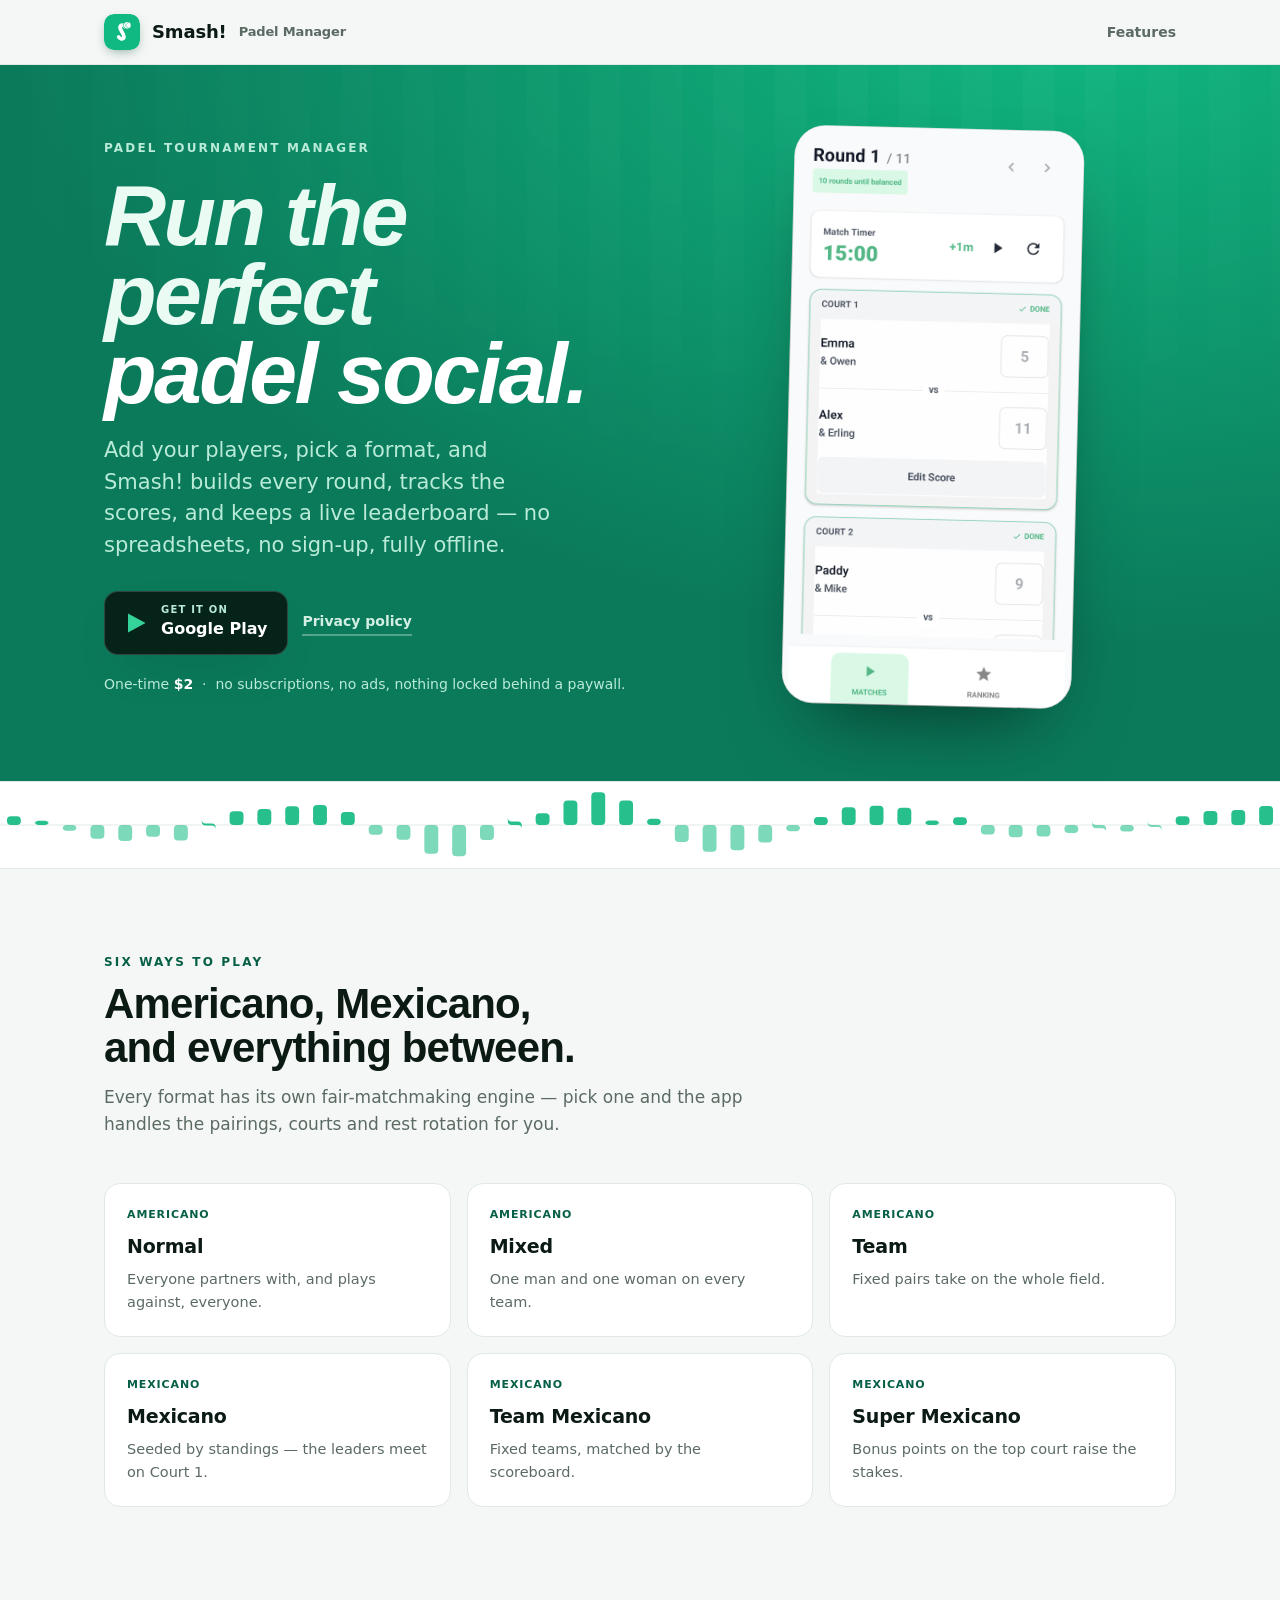
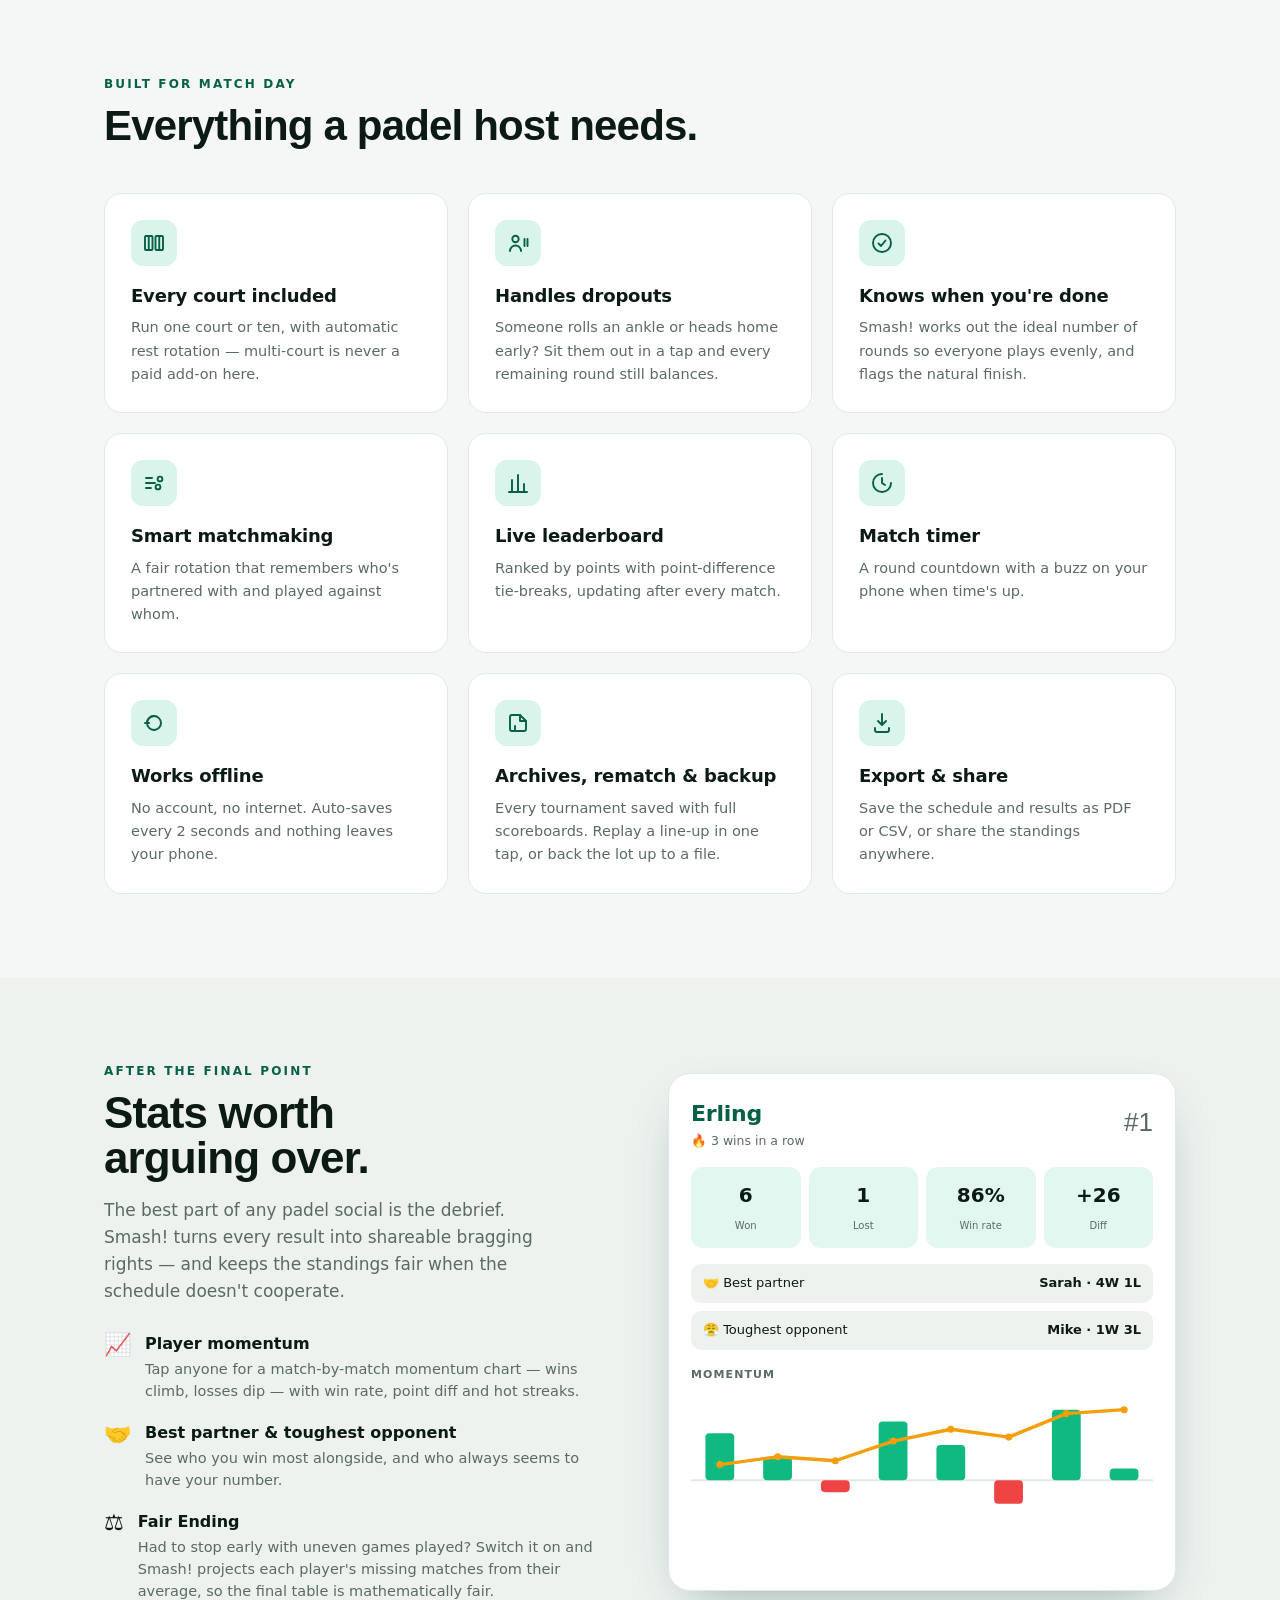
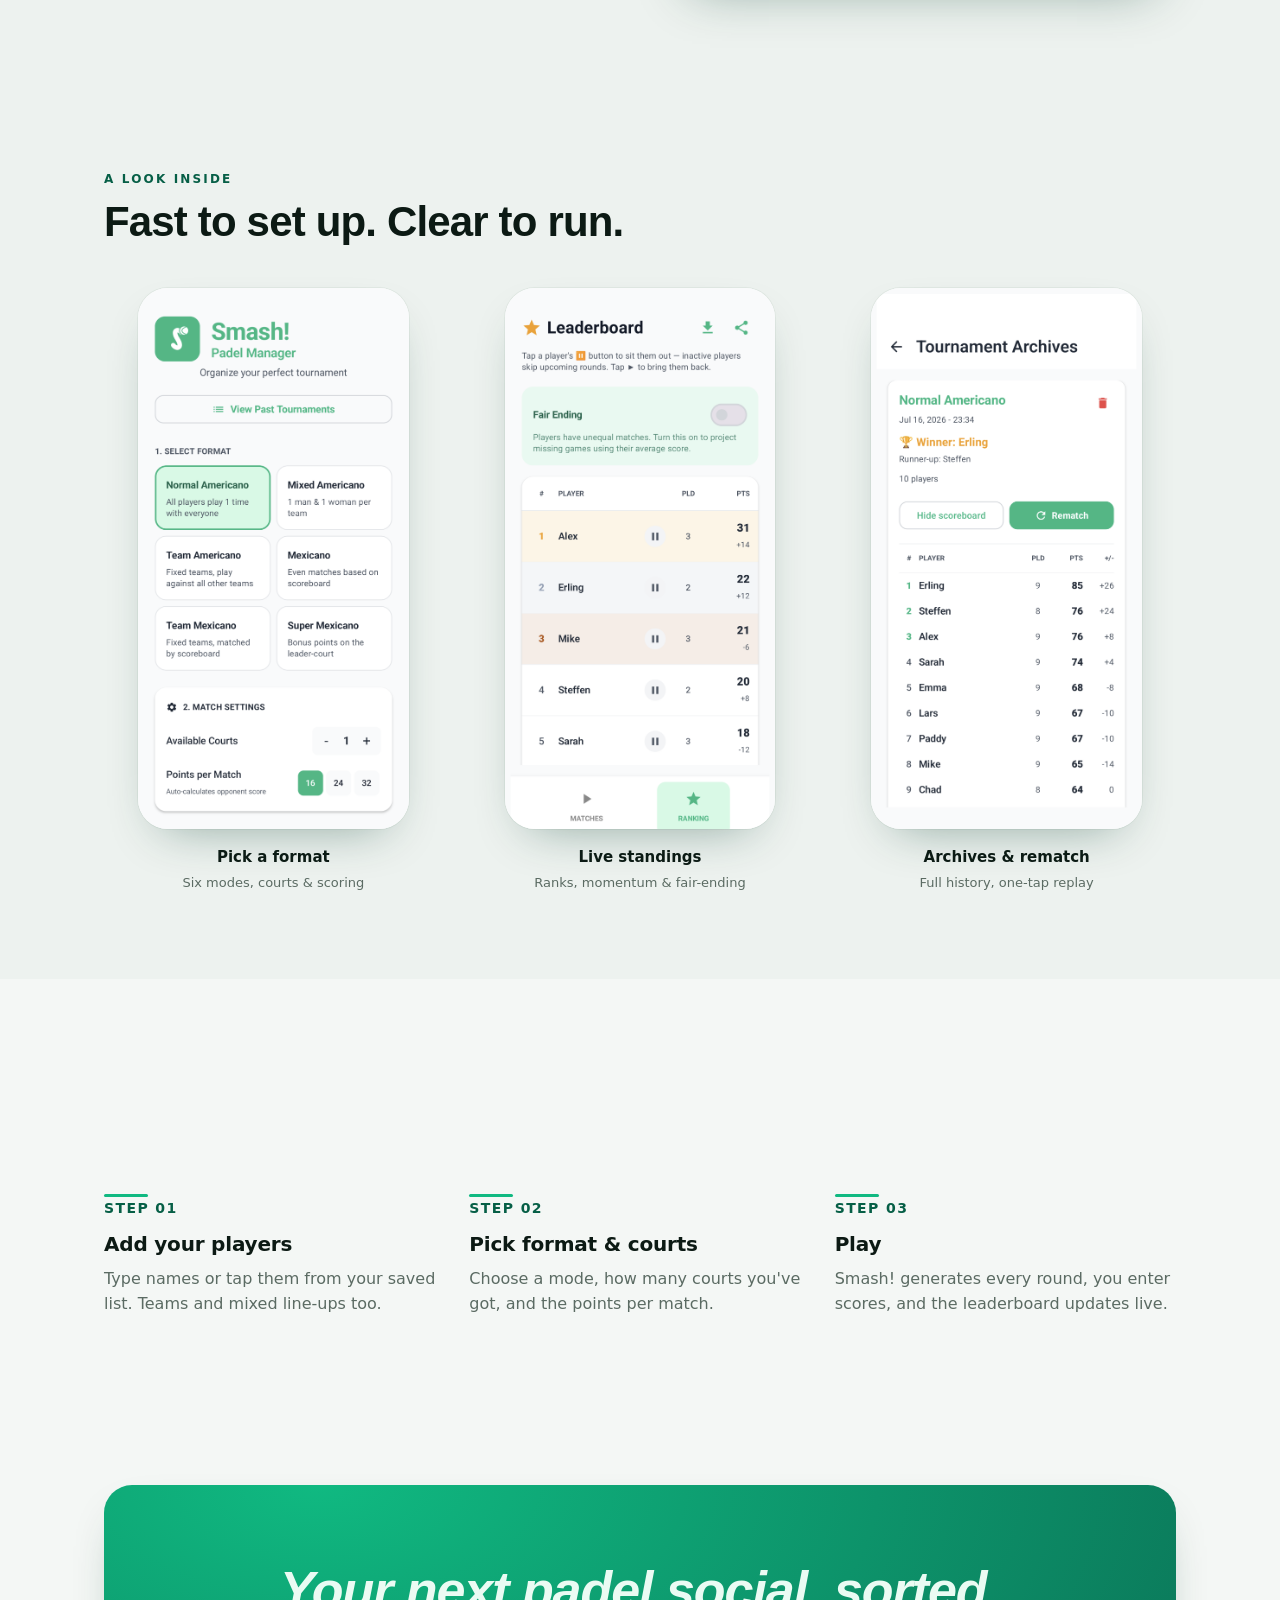
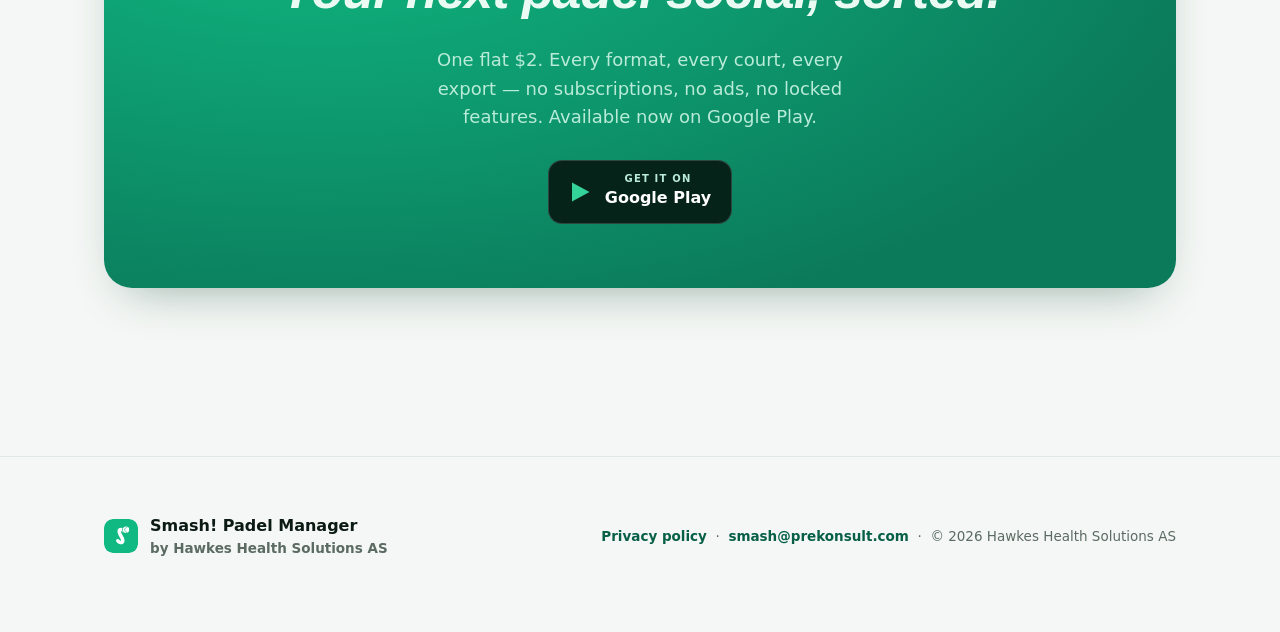
==== index.html @ 6439cc62 "App is live: wire real Google Play link + badge" ====
<!doctype html>
<html lang="en">
<head>
<meta charset="utf-8">
<meta name="viewport" content="width=device-width, initial-scale=1">
<meta name="description" content="Run Americano & Mexicano padel tournaments from your phone — auto matchmaking, live leaderboard, fun post-match stats and Fair Ending. Works offline. One-time $2, coming soon to Google Play.">
<meta name="theme-color" content="#10B981">
<link rel="icon" type="image/png" href="icon.png">
<link rel="canonical" href="https://elkhawkes.github.io/smash-padel/">
<meta property="og:type" content="website">
<meta property="og:site_name" content="Smash! Padel Manager">
<meta property="og:title" content="Smash! — Padel Manager">
<meta property="og:description" content="Run Americano & Mexicano padel tournaments from your phone — auto matchmaking, live leaderboard, fun post-match stats and Fair Ending. Works offline. One-time $2, coming soon to Google Play.">
<meta property="og:image" content="https://elkhawkes.github.io/smash-padel/og-image.png">
<meta property="og:url" content="https://elkhawkes.github.io/smash-padel/">
<meta name="twitter:card" content="summary_large_image">
<meta name="twitter:title" content="Smash! — Padel Manager">
<meta name="twitter:description" content="Run Americano & Mexicano padel tournaments from your phone — auto matchmaking, live leaderboard, fun post-match stats and Fair Ending. Works offline. One-time $2, coming soon to Google Play.">
<meta name="twitter:image" content="https://elkhawkes.github.io/smash-padel/og-image.png">
<style>html{-webkit-text-size-adjust:100%}img,svg{vertical-align:middle}</style>
<title>Smash! Padel Manager</title>
<style>
  :root{
    --ground:#F4F7F5; --surface:#FFFFFF; --surface-2:#EDF2EF;
    --ink:#0C1A14; --muted:#5B6B63; --line:#E1E9E4;
    --brand:#10B981; --brand-deep:#065F46; --brand-ink:#053D2C;
    --gold:#F59E0B; --danger:#EF4444;
    --hero-1:#10B981; --hero-2:#0B7A5B; --hero-ink:#EAFBF3; --hero-soft:#B9EBD8;
    --shadow:0 20px 50px -24px rgba(6,60,44,.45);
    --maxw:1120px;
  }
  @media (prefers-color-scheme:dark){
    :root{
      --ground:#08120E; --surface:#0F1D17; --surface-2:#132419;
      --ink:#EAF2ED; --muted:#94A79D; --line:#1E2E25;
      --brand:#34D399; --brand-deep:#0B7A5B; --brand-ink:#EAFBF3;
      --gold:#FBBF24; --danger:#F87171;
      --hero-1:#0B6B50; --hero-2:#053C2C; --hero-ink:#EAFBF3; --hero-soft:#9FD9C4;
      --shadow:0 24px 60px -28px rgba(0,0,0,.7);
    }
  }
  :root[data-theme="light"]{
    --ground:#F4F7F5; --surface:#FFFFFF; --surface-2:#EDF2EF;
    --ink:#0C1A14; --muted:#5B6B63; --line:#E1E9E4;
    --brand:#10B981; --brand-deep:#065F46;
    --hero-1:#10B981; --hero-2:#0B7A5B; --hero-ink:#EAFBF3; --hero-soft:#B9EBD8;
    --shadow:0 20px 50px -24px rgba(6,60,44,.45);
  }
  :root[data-theme="dark"]{
    --ground:#08120E; --surface:#0F1D17; --surface-2:#132419;
    --ink:#EAF2ED; --muted:#94A79D; --line:#1E2E25;
    --brand:#34D399; --brand-deep:#0B7A5B;
    --gold:#FBBF24;
    --hero-1:#0B6B50; --hero-2:#053C2C; --hero-ink:#EAFBF3; --hero-soft:#9FD9C4;
    --shadow:0 24px 60px -28px rgba(0,0,0,.7);
  }

  *{box-sizing:border-box}
  body{
    margin:0; background:var(--ground); color:var(--ink);
    font-family:system-ui,-apple-system,"Segoe UI",Roboto,Helvetica,Arial,sans-serif;
    line-height:1.6; -webkit-font-smoothing:antialiased;
  }
  .display{ font-family:"Arial Black","Helvetica Neue",Helvetica,Arial,system-ui,sans-serif; font-weight:900; }
  .wrap{ max-width:var(--maxw); margin:0 auto; padding:0 24px; }
  a{ color:inherit; }
  h1,h2,h3{ text-wrap:balance; margin:0; }
  .eyebrow{ font-size:12px; font-weight:800; letter-spacing:.18em; text-transform:uppercase; color:var(--brand-deep); }
  :root[data-theme="dark"] .eyebrow, @media (prefers-color-scheme:dark){ }

  /* ---------- top nav ---------- */
  header.nav{ position:sticky; top:0; z-index:20; background:color-mix(in srgb, var(--ground) 86%, transparent); backdrop-filter:blur(10px); border-bottom:1px solid var(--line); }
  .nav .wrap{ display:flex; align-items:center; justify-content:space-between; height:64px; }
  .brand{ display:flex; align-items:center; gap:12px; font-weight:800; letter-spacing:-.01em; }
  .brand svg{ width:36px; height:36px; display:block; border-radius:10px; box-shadow:0 4px 12px -4px rgba(6,60,44,.5); }
  .brand b{ font-size:18px; }
  .brand span{ color:var(--muted); font-weight:600; font-size:13px; }
  .nav-link{ text-decoration:none; color:var(--muted); font-weight:600; font-size:14px; }
  .nav-link:hover{ color:var(--brand-deep); }

  /* ---------- hero ---------- */
  .hero{ position:relative; overflow:hidden; color:var(--hero-ink);
    background:radial-gradient(120% 130% at 85% -10%, var(--hero-1), var(--hero-2) 70%); }
  .hero::after{ content:""; position:absolute; inset:0; pointer-events:none; opacity:.5;
    background:
      linear-gradient(transparent 61px, rgba(255,255,255,.06) 62px) 0 0/100% 62px,
      linear-gradient(90deg, transparent, transparent 50%, rgba(255,255,255,.05) 50%) 0 0/62px 100%;
    -webkit-mask-image:radial-gradient(120% 90% at 70% 0%, #000, transparent 75%); mask-image:radial-gradient(120% 90% at 70% 0%, #000, transparent 75%); }
  .hero .wrap{ position:relative; z-index:2; display:grid; grid-template-columns:1.05fr .95fr; gap:48px; align-items:center; padding-top:64px; padding-bottom:76px; }
  .hero .eyebrow{ color:var(--hero-soft); }
  .hero h1{ font-size:clamp(44px,7vw,86px); line-height:.92; letter-spacing:-.03em; font-style:italic; margin:18px 0 0; }
  .hero h1 .pop{ color:#fff; }
  .lede{ font-size:clamp(17px,2.1vw,21px); color:var(--hero-soft); max-width:34ch; margin:22px 0 30px; line-height:1.5; }
  .cta-row{ display:flex; flex-wrap:wrap; gap:14px; align-items:center; }
  .badge-play{ display:inline-flex; align-items:center; gap:12px; background:#06231A; color:#fff; border:1px solid rgba(255,255,255,.16);
    padding:12px 20px; border-radius:14px; text-decoration:none; font-weight:700; box-shadow:var(--shadow); }
  .badge-play svg{ width:24px; height:24px; }
  .badge-play small{ display:block; font-size:10px; font-weight:600; letter-spacing:.12em; text-transform:uppercase; color:var(--hero-soft); line-height:1.2; }
  .badge-play b{ font-size:16px; line-height:1.1; }
  .ghost{ text-decoration:none; color:var(--hero-ink); font-weight:700; font-size:14px; opacity:.9; border-bottom:2px solid rgba(255,255,255,.35); padding-bottom:2px; }
  .ghost:hover{ opacity:1; }
  .price-note{ margin-top:18px; font-size:14px; color:var(--hero-soft); }
  .price-note b{ color:#fff; font-weight:800; }

  /* phone */
  /* frame ratio matches the screenshot files (1252x2503) so nothing is cropped */
  .phone{ position:relative; width:min(288px,80%); margin:0 auto; aspect-ratio:1252/2503; border-radius:30px; overflow:hidden;
    background:var(--surface); box-shadow:0 40px 80px -32px rgba(0,0,0,.55), 0 0 0 1px var(--line); transform:rotate(1.4deg); }
  .phone img{ width:100%; height:100%; object-fit:cover; display:block; }
  .phone.small{ transform:none; box-shadow:var(--shadow), 0 0 0 1px var(--line); }

  /* momentum strip */
  .strip{ background:var(--surface); border-top:1px solid var(--line); border-bottom:1px solid var(--line); }
  .strip canvas{ display:block; width:100%; height:86px; }

  /* ---------- sections ---------- */
  section{ padding:84px 0; }
  .sec-head{ max-width:640px; margin-bottom:44px; }
  .sec-head h2{ font-size:clamp(28px,4vw,42px); letter-spacing:-.02em; line-height:1.05; margin-top:10px; }
  .sec-head p{ color:var(--muted); font-size:17px; margin:14px 0 0; }

  .formats{ display:grid; grid-template-columns:repeat(3,1fr); gap:16px; }
  .fmt{ background:var(--surface); border:1px solid var(--line); border-radius:16px; padding:22px; transition:transform .18s ease, border-color .18s ease; }
  .fmt:hover{ transform:translateY(-4px); border-color:var(--brand); }
  .fmt .tag{ font-size:11px; font-weight:800; letter-spacing:.08em; text-transform:uppercase; color:var(--brand-deep); }
  :root[data-theme="dark"] .fmt .tag{ color:var(--brand); }
  .fmt h3{ font-size:19px; margin:8px 0 6px; letter-spacing:-.01em; }
  .fmt p{ margin:0; color:var(--muted); font-size:14.5px; }

  .features{ display:grid; grid-template-columns:repeat(3,1fr); gap:20px; }
  .feat{ background:var(--surface); border:1px solid var(--line); border-radius:18px; padding:26px; }
  .feat .ic{ width:46px; height:46px; border-radius:12px; display:grid; place-items:center; background:color-mix(in srgb, var(--brand) 16%, var(--surface)); margin-bottom:16px; }
  .feat .ic svg{ width:24px; height:24px; stroke:var(--brand-deep); fill:none; stroke-width:1.9; stroke-linecap:round; stroke-linejoin:round; }
  :root[data-theme="dark"] .feat .ic svg{ stroke:var(--brand); }
  @media (prefers-color-scheme:dark){ .feat .ic svg{ stroke:var(--brand); } .fmt .tag{ color:var(--brand); } }
  .feat h3{ font-size:18px; margin:0 0 6px; letter-spacing:-.01em; }
  .feat p{ margin:0; color:var(--muted); font-size:14.5px; }

  .shots{ background:var(--surface-2); }
  .gallery{ display:grid; grid-template-columns:repeat(3,1fr); gap:28px; align-items:start; }
  .gcap{ text-align:center; margin-top:16px; }
  .gcap b{ display:block; font-size:15px; }
  .gcap span{ color:var(--muted); font-size:13px; }

  .steps{ display:grid; grid-template-columns:repeat(3,1fr); gap:24px; counter-reset:s; }
  .step{ position:relative; padding-top:14px; }
  .step .n{ font-size:14px; font-weight:800; color:var(--brand-deep); letter-spacing:.1em; }
  :root[data-theme="dark"] .step .n{ color:var(--brand); }
  @media (prefers-color-scheme:dark){ .step .n{ color:var(--brand); } }
  .step h3{ font-size:20px; margin:8px 0 6px; letter-spacing:-.01em; }
  .step p{ margin:0; color:var(--muted); }
  .step::before{ content:""; display:block; height:3px; width:44px; background:var(--brand); border-radius:2px; }

  /* final cta */
  .final{ color:var(--hero-ink); background:radial-gradient(120% 160% at 20% 0%, var(--hero-1), var(--hero-2) 72%); border-radius:28px; padding:64px 40px; text-align:center; box-shadow:var(--shadow); }
  .final h2{ font-size:clamp(30px,4.4vw,52px); font-style:italic; letter-spacing:-.02em; }
  .final p{ color:var(--hero-soft); font-size:18px; margin:14px auto 28px; max-width:40ch; }

  footer{ padding:56px 0 72px; border-top:1px solid var(--line); margin-top:84px; }
  footer .wrap{ display:flex; flex-wrap:wrap; gap:20px 40px; align-items:center; justify-content:space-between; }
  .foot-brand{ display:flex; align-items:center; gap:12px; font-weight:800; }
  .foot-brand svg{ width:34px; height:34px; border-radius:9px; }
  footer .meta{ color:var(--muted); font-size:13.5px; }
  footer a{ color:var(--brand-deep); text-decoration:none; font-weight:700; }
  :root[data-theme="dark"] footer a{ color:var(--brand); }
  @media (prefers-color-scheme:dark){ footer a{ color:var(--brand); } }
  footer a:hover{ text-decoration:underline; }

  /* results / stats section */
  .results{ background:var(--surface-2); }
  .results-grid{ display:grid; grid-template-columns:1fr 1fr; gap:56px; align-items:center; }
  .results-grid h2{ font-size:clamp(28px,4vw,44px); letter-spacing:-.02em; line-height:1.02; margin-top:10px; }
  .results-lede{ color:var(--muted); font-size:17px; margin:16px 0 26px; max-width:42ch; }
  .hl{ list-style:none; padding:0; margin:0; display:flex; flex-direction:column; gap:18px; }
  .hl li{ display:flex; gap:14px; align-items:flex-start; }
  .hl-ic{ font-size:22px; line-height:1.3; flex:none; }
  .hl b{ display:block; font-size:16px; margin-bottom:2px; }
  .hl p{ margin:0; color:var(--muted); font-size:14.5px; line-height:1.5; }
  .statcard{ background:var(--surface); border:1px solid var(--line); border-radius:22px; padding:22px; box-shadow:var(--shadow); }
  .sc-head{ display:flex; align-items:center; justify-content:space-between; }
  .sc-name{ font-size:22px; font-weight:800; color:var(--brand-deep); letter-spacing:-.01em; }
  .sc-sub{ font-size:12.5px; color:var(--muted); }
  .sc-rank{ font-family:"Arial Black","Helvetica Neue",Arial,sans-serif; font-size:26px; color:var(--muted); }
  .sc-tiles{ display:grid; grid-template-columns:repeat(4,1fr); gap:8px; margin:16px 0; }
  .sc-tile{ background:color-mix(in srgb, var(--brand) 12%, var(--surface)); border-radius:12px; padding:12px 4px; text-align:center; }
  .sc-tile b{ display:block; font-size:20px; font-weight:900; font-variant-numeric:tabular-nums; }
  .sc-tile span{ font-size:10px; color:var(--muted); }
  .sc-h2h{ display:flex; align-items:center; justify-content:space-between; gap:10px; padding:9px 12px; background:var(--surface-2); border-radius:10px; margin-bottom:8px; font-size:13px; }
  .sc-h2h b{ font-weight:800; white-space:nowrap; }
  .sc-mom-label{ font-size:11px; font-weight:800; letter-spacing:.1em; text-transform:uppercase; color:var(--muted); margin:16px 0 8px; }
  .statcard svg.mom{ width:100%; height:auto; display:block; }
  :root[data-theme="dark"] .sc-name{ color:var(--brand); }
  @media (prefers-color-scheme:dark){ .sc-name{ color:var(--brand); } }

  .reveal{ opacity:0; transform:translateY(16px); transition:opacity .6s ease, transform .6s ease; }
  .reveal.in{ opacity:1; transform:none; }

  @media (max-width:900px){
    .hero .wrap{ grid-template-columns:1fr; gap:34px; padding-bottom:56px; }
    .phone{ transform:none; }
    .formats,.features,.gallery,.steps{ grid-template-columns:1fr 1fr; }
    .results-grid{ grid-template-columns:1fr; gap:34px; }
  }
  @media (max-width:620px){
    .formats,.features,.gallery,.steps{ grid-template-columns:1fr; }
    .nav .brand span{ display:none; }
    section{ padding:60px 0; }
  }
  @media (prefers-reduced-motion:reduce){
    .reveal{ transition:none; opacity:1; transform:none; }
    .fmt,.fmt:hover{ transition:none; }
  }
</style>
</head>
<body>


<!-- reusable logo symbol -->
<svg width="0" height="0" style="position:absolute" aria-hidden="true">
  <symbol id="logo" viewBox="0 0 108 108">
    <rect width="108" height="108" rx="26" fill="var(--brand)"/>
    <path d="M64,39 C56,28 40,32 54,54 C68,76 52,80 44,69" fill="none" stroke="#fff" stroke-width="11" stroke-linecap="round" stroke-linejoin="round"/>
    <circle cx="70" cy="34" r="12" fill="var(--brand)"/>
    <circle cx="70" cy="34" r="10" fill="#fff"/>
    <path d="M73.5,25.8 C62,30 62,38 73.5,42.2" fill="none" stroke="var(--brand)" stroke-width="1.8" stroke-linecap="round"/>
  </symbol>
</svg>

<header class="nav">
  <div class="wrap">
    <div class="brand">
      <svg><use href="#logo"/></svg>
      <b>Smash!</b><span>Padel Manager</span>
    </div>
    <a class="nav-link" href="#features">Features</a>
  </div>
</header>

<div class="hero">
  <div class="wrap">
    <div class="reveal in">
      <div class="eyebrow">Padel tournament manager</div>
      <h1 class="display">Run the perfect<br><span class="pop">padel social.</span></h1>
      <p class="lede">Add your players, pick a format, and Smash! builds every round, tracks the scores, and keeps a live leaderboard — no spreadsheets, no sign-up, fully offline.</p>
      <div class="cta-row">
        <a class="badge-play" href="https://play.google.com/store/apps/details?id=com.smashpadel.app" target="_blank" rel="noopener" aria-label="Get Smash! Padel Manager on Google Play">
          <svg viewBox="0 0 24 24" aria-hidden="true"><path d="M3 2.5 L20.5 12 L3 21.5 Z" fill="#34D399"/></svg>
          <span><small>Get it on</small><b>Google Play</b></span>
        </a>
        <a class="ghost" href="https://elkhawkes.github.io/smash-padel-privacy/">Privacy policy</a>
      </div>
      <div class="price-note">One&#8209;time <b>$2</b> &nbsp;·&nbsp; no subscriptions, no ads, nothing locked behind a paywall.</div>
    </div>
    <div class="reveal in">
      <div class="phone"><img src="[data-uri]" alt="Smash! showing a live padel round with scores on two courts" loading="lazy"/></div>
    </div>
  </div>
</div>

<div class="strip"><canvas id="momentum" aria-hidden="true"></canvas></div>

<section id="formats">
  <div class="wrap">
    <div class="sec-head reveal">
      <div class="eyebrow">Six ways to play</div>
      <h2 class="display">Americano, Mexicano,<br>and everything between.</h2>
      <p>Every format has its own fair-matchmaking engine — pick one and the app handles the pairings, courts and rest rotation for you.</p>
    </div>
    <div class="formats">
      <div class="fmt reveal"><div class="tag">Americano</div><h3>Normal</h3><p>Everyone partners with, and plays against, everyone.</p></div>
      <div class="fmt reveal"><div class="tag">Americano</div><h3>Mixed</h3><p>One man and one woman on every team.</p></div>
      <div class="fmt reveal"><div class="tag">Americano</div><h3>Team</h3><p>Fixed pairs take on the whole field.</p></div>
      <div class="fmt reveal"><div class="tag">Mexicano</div><h3>Mexicano</h3><p>Seeded by standings — the leaders meet on Court 1.</p></div>
      <div class="fmt reveal"><div class="tag">Mexicano</div><h3>Team Mexicano</h3><p>Fixed teams, matched by the scoreboard.</p></div>
      <div class="fmt reveal"><div class="tag">Mexicano</div><h3>Super Mexicano</h3><p>Bonus points on the top court raise the stakes.</p></div>
    </div>
  </div>
</section>

<section id="features">
  <div class="wrap">
    <div class="sec-head reveal">
      <div class="eyebrow">Built for match day</div>
      <h2 class="display">Everything a padel host needs.</h2>
    </div>
    <div class="features">
      <div class="feat reveal"><div class="ic"><svg viewBox="0 0 24 24"><rect x="3" y="5" width="7.5" height="14" rx="1"/><rect x="13.5" y="5" width="7.5" height="14" rx="1"/><path d="M6.75 5v14M17.25 5v14"/></svg></div><h3>Every court included</h3><p>Run one court or ten, with automatic rest rotation — multi-court is never a paid add-on here.</p></div>
      <div class="feat reveal"><div class="ic"><svg viewBox="0 0 24 24"><circle cx="9.5" cy="8" r="3.2"/><path d="M4 20a5.5 5.5 0 0 1 11 0"/><path d="M18.5 8v7M21.5 8v7"/></svg></div><h3>Handles dropouts</h3><p>Someone rolls an ankle or heads home early? Sit them out in a tap and every remaining round still balances.</p></div>
      <div class="feat reveal"><div class="ic"><svg viewBox="0 0 24 24"><circle cx="12" cy="12" r="9"/><path d="M8.5 12.5l2.5 2.5 4.5-5.5"/></svg></div><h3>Knows when you're done</h3><p>Smash! works out the ideal number of rounds so everyone plays evenly, and flags the natural finish.</p></div>
      <div class="feat reveal"><div class="ic"><svg viewBox="0 0 24 24"><path d="M4 7h6M4 12h9M4 17h5"/><circle cx="18" cy="8" r="2.4"/><circle cx="16" cy="16" r="2.4"/></svg></div><h3>Smart matchmaking</h3><p>A fair rotation that remembers who's partnered with and played against whom.</p></div>
      <div class="feat reveal"><div class="ic"><svg viewBox="0 0 24 24"><path d="M6 21V9M12 21V4M18 21v-8"/><path d="M3 21h18"/></svg></div><h3>Live leaderboard</h3><p>Ranked by points with point-difference tie-breaks, updating after every match.</p></div>
      <div class="feat reveal"><div class="ic"><svg viewBox="0 0 24 24"><path d="M12 3a9 9 0 1 0 9 9"/><path d="M12 7v5l3 2"/></svg></div><h3>Match timer</h3><p>A round countdown with a buzz on your phone when time's up.</p></div>
      <div class="feat reveal"><div class="ic"><svg viewBox="0 0 24 24"><path d="M5 12a7 7 0 0 1 7-7 7 7 0 0 1 7 7 7 7 0 0 1-7 7"/><path d="M12 5a7 7 0 0 0 0 14"/><path d="M3 12h4"/></svg></div><h3>Works offline</h3><p>No account, no internet. Auto-saves every 2 seconds and nothing leaves your phone.</p></div>
      <div class="feat reveal"><div class="ic"><svg viewBox="0 0 24 24"><path d="M4 6a2 2 0 0 1 2-2h8l6 6v8a2 2 0 0 1-2 2H6a2 2 0 0 1-2-2Z"/><path d="M14 4v6h6"/><path d="M9 20v-5"/></svg></div><h3>Archives, rematch &amp; backup</h3><p>Every tournament saved with full scoreboards. Replay a line-up in one tap, or back the lot up to a file.</p></div>
      <div class="feat reveal"><div class="ic"><svg viewBox="0 0 24 24"><path d="M12 3v11m0 0 4-4m-4 4-4-4"/><path d="M5 17v2a2 2 0 0 0 2 2h10a2 2 0 0 0 2-2v-2"/></svg></div><h3>Export &amp; share</h3><p>Save the schedule and results as PDF or CSV, or share the standings anywhere.</p></div>
    </div>
  </div>
</section>

<section class="results">
  <div class="wrap">
    <div class="results-grid">
      <div class="reveal">
        <div class="eyebrow">After the final point</div>
        <h2 class="display">Stats worth<br>arguing over.</h2>
        <p class="results-lede">The best part of any padel social is the debrief. Smash! turns every result into shareable bragging rights — and keeps the standings fair when the schedule doesn't cooperate.</p>
        <ul class="hl">
          <li><span class="hl-ic">📈</span><div><b>Player momentum</b><p>Tap anyone for a match-by-match momentum chart — wins climb, losses dip — with win rate, point diff and hot streaks.</p></div></li>
          <li><span class="hl-ic">🤝</span><div><b>Best partner &amp; toughest opponent</b><p>See who you win most alongside, and who always seems to have your number.</p></div></li>
          <li><span class="hl-ic">⚖️</span><div><b>Fair Ending</b><p>Had to stop early with uneven games played? Switch it on and Smash! projects each player's missing matches from their average, so the final table is mathematically fair.</p></div></li>
        </ul>
      </div>
      <div class="reveal">
        <div class="statcard">
          <div class="sc-head">
            <div><div class="sc-name">Erling</div><div class="sc-sub">🔥 3 wins in a row</div></div>
            <div class="sc-rank">#1</div>
          </div>
          <div class="sc-tiles">
            <div class="sc-tile"><b>6</b><span>Won</span></div>
            <div class="sc-tile"><b>1</b><span>Lost</span></div>
            <div class="sc-tile"><b>86%</b><span>Win rate</span></div>
            <div class="sc-tile"><b>+26</b><span>Diff</span></div>
          </div>
          <div class="sc-h2h"><span>🤝 Best partner</span><b>Sarah · 4W&nbsp;1L</b></div>
          <div class="sc-h2h"><span>😤 Toughest opponent</span><b>Mike · 1W&nbsp;3L</b></div>
          <div class="sc-mom-label">Momentum</div>
          <svg class="mom" viewBox="0 0 340 130" xmlns="http://www.w3.org/2000/svg" aria-hidden="true"><line x1="0" y1="65" x2="340" y2="65" stroke="var(--line)" stroke-width="1.5"/><rect x="10.6" y="30.3" width="21.2" height="34.7" rx="3" fill="var(--brand)"/><rect x="53.1" y="47.7" width="21.2" height="17.3" rx="3" fill="var(--brand)"/><rect x="95.6" y="65.0" width="21.2" height="8.7" rx="3" fill="var(--danger)"/><rect x="138.1" y="21.7" width="21.2" height="43.3" rx="3" fill="var(--brand)"/><rect x="180.6" y="39.0" width="21.2" height="26.0" rx="3" fill="var(--brand)"/><rect x="223.1" y="65.0" width="21.2" height="17.3" rx="3" fill="var(--danger)"/><rect x="265.6" y="13.0" width="21.2" height="52.0" rx="3" fill="var(--brand)"/><rect x="308.1" y="56.3" width="21.2" height="8.7" rx="3" fill="var(--brand)"/><polyline points="21.2,53.4 63.8,47.7 106.2,50.6 148.8,36.1 191.2,27.4 233.8,33.2 276.2,15.9 318.8,13.0" fill="none" stroke="var(--gold)" stroke-width="2.5" stroke-linecap="round" stroke-linejoin="round"/><circle cx="21.2" cy="53.4" r="2.6" fill="var(--gold)"/><circle cx="63.8" cy="47.7" r="2.6" fill="var(--gold)"/><circle cx="106.2" cy="50.6" r="2.6" fill="var(--gold)"/><circle cx="148.8" cy="36.1" r="2.6" fill="var(--gold)"/><circle cx="191.2" cy="27.4" r="2.6" fill="var(--gold)"/><circle cx="233.8" cy="33.2" r="2.6" fill="var(--gold)"/><circle cx="276.2" cy="15.9" r="2.6" fill="var(--gold)"/><circle cx="318.8" cy="13.0" r="2.6" fill="var(--gold)"/></svg>
        </div>
      </div>
    </div>
  </div>
</section>

<section class="shots">
  <div class="wrap">
    <div class="sec-head reveal">
      <div class="eyebrow">A look inside</div>
      <h2 class="display">Fast to set up. Clear to run.</h2>
    </div>
    <div class="gallery">
      <div class="reveal"><div class="phone small"><img src="[data-uri]" alt="Choosing a tournament format in Smash!" loading="lazy"/></div><div class="gcap"><b>Pick a format</b><span>Six modes, courts &amp; scoring</span></div></div>
      <div class="reveal"><div class="phone small"><img src="[data-uri]" alt="Live leaderboard with standings" loading="lazy"/></div><div class="gcap"><b>Live standings</b><span>Ranks, momentum &amp; fair-ending</span></div></div>
      <div class="reveal"><div class="phone small"><img src="[data-uri]" alt="An archived tournament with full scoreboard" loading="lazy"/></div><div class="gcap"><b>Archives &amp; rematch</b><span>Full history, one-tap replay</span></div></div>
    </div>
  </div>
</section>

<section id="how">
  <div class="wrap">
    <div class="sec-head reveal">
      <div class="eyebrow">How it works</div>
      <h2 class="display">Three taps to first serve.</h2>
    </div>
    <div class="steps">
      <div class="step reveal"><div class="n">STEP 01</div><h3>Add your players</h3><p>Type names or tap them from your saved list. Teams and mixed line-ups too.</p></div>
      <div class="step reveal"><div class="n">STEP 02</div><h3>Pick format &amp; courts</h3><p>Choose a mode, how many courts you've got, and the points per match.</p></div>
      <div class="step reveal"><div class="n">STEP 03</div><h3>Play</h3><p>Smash! generates every round, you enter scores, and the leaderboard updates live.</p></div>
    </div>
  </div>
</section>

<section>
  <div class="wrap">
    <div class="final reveal">
      <h2 class="display">Your next padel social, sorted.</h2>
      <p>One flat $2. Every format, every court, every export — no subscriptions, no ads, no locked features. Available now on Google Play.</p>
      <a class="badge-play" href="https://play.google.com/store/apps/details?id=com.smashpadel.app" target="_blank" rel="noopener" style="box-shadow:none">
        <svg viewBox="0 0 24 24" aria-hidden="true"><path d="M3 2.5 L20.5 12 L3 21.5 Z" fill="#34D399"/></svg>
        <span><small>Get it on</small><b>Google Play</b></span>
      </a>
    </div>
  </div>
</section>

<footer>
  <div class="wrap">
    <div class="foot-brand"><svg><use href="#logo"/></svg><div>Smash! Padel Manager<div class="meta" style="font-weight:600">by Hawkes Health Solutions AS</div></div></div>
    <div class="meta">
      <a href="https://elkhawkes.github.io/smash-padel-privacy/">Privacy policy</a> &nbsp;·&nbsp;
      <a href="mailto:smash@prekonsult.com">smash@prekonsult.com</a> &nbsp;·&nbsp;
      © 2026 Hawkes Health Solutions AS
    </div>
  </div>
</footer>

<script>
  // scroll reveals
  (function(){
    var els = document.querySelectorAll('.reveal');
    if (!('IntersectionObserver' in window)){ els.forEach(function(e){e.classList.add('in');}); return; }
    var io = new IntersectionObserver(function(entries){
      entries.forEach(function(en){ if(en.isIntersecting){ en.target.classList.add('in'); io.unobserve(en.target);} });
    }, {threshold:.14});
    els.forEach(function(e){ if(!e.classList.contains('in')) io.observe(e); });
  })();

  // momentum bar strip — echoes the app's signature stat
  (function(){
    var c = document.getElementById('momentum'); if(!c) return;
    var ctx = c.getContext('2d');
    var reduce = window.matchMedia('(prefers-reduced-motion:reduce)').matches;
    var css = getComputedStyle(document.documentElement);
    function col(n){ return css.getPropertyValue(n).trim() || '#10B981'; }
    var N = 46, seed = [], t = 0;
    for (var i=0;i<N;i++){ seed.push(Math.sin(i*0.7)*0.5 + (Math.random()-0.5)*0.7); }
    function resize(){ var r = c.getBoundingClientRect(); c.width = r.width*devicePixelRatio; c.height = r.height*devicePixelRatio; ctx.setTransform(devicePixelRatio,0,0,devicePixelRatio,0,0); }
    function draw(){
      var w = c.width/devicePixelRatio, h = c.height/devicePixelRatio, mid = h/2;
      ctx.clearRect(0,0,w,h);
      var brand = col('--brand'), gold = col('--gold'), line = col('--line');
      ctx.strokeStyle = line; ctx.lineWidth = 1; ctx.beginPath(); ctx.moveTo(0,mid); ctx.lineTo(w,mid); ctx.stroke();
      var slot = w/N, bw = slot*0.5;
      for (var i=0;i<N;i++){
        var v = Math.sin(i*0.55 + t) * 0.6 + seed[i]*0.55;
        v = Math.max(-1,Math.min(1,v));
        var bh = Math.abs(v)*(mid-10);
        var x = slot*(i+0.5) - bw/2;
        var top = v>=0 ? mid-bh : mid;
        ctx.fillStyle = v>=0 ? brand : (function(){ ctx.globalAlpha=.55; return brand; })();
        if(v>=0) ctx.globalAlpha = .9;
        var rr = Math.min(bw/2, 4);
        roundRect(x, top, bw, Math.max(2,bh), rr); ctx.fill(); ctx.globalAlpha = 1;
      }
    }
    function roundRect(x,y,w,h,r){ ctx.beginPath(); ctx.moveTo(x+r,y); ctx.arcTo(x+w,y,x+w,y+h,r); ctx.arcTo(x+w,y+h,x,y+h,r); ctx.arcTo(x,y+h,x,y,r); ctx.arcTo(x,y,x+w,y,r); ctx.closePath(); }
    resize(); draw();
    window.addEventListener('resize', function(){ resize(); draw(); });
    if(!reduce){ (function loop(){ t += 0.03; draw(); requestAnimationFrame(loop); })(); }
  })();
</script>

</body>
</html>
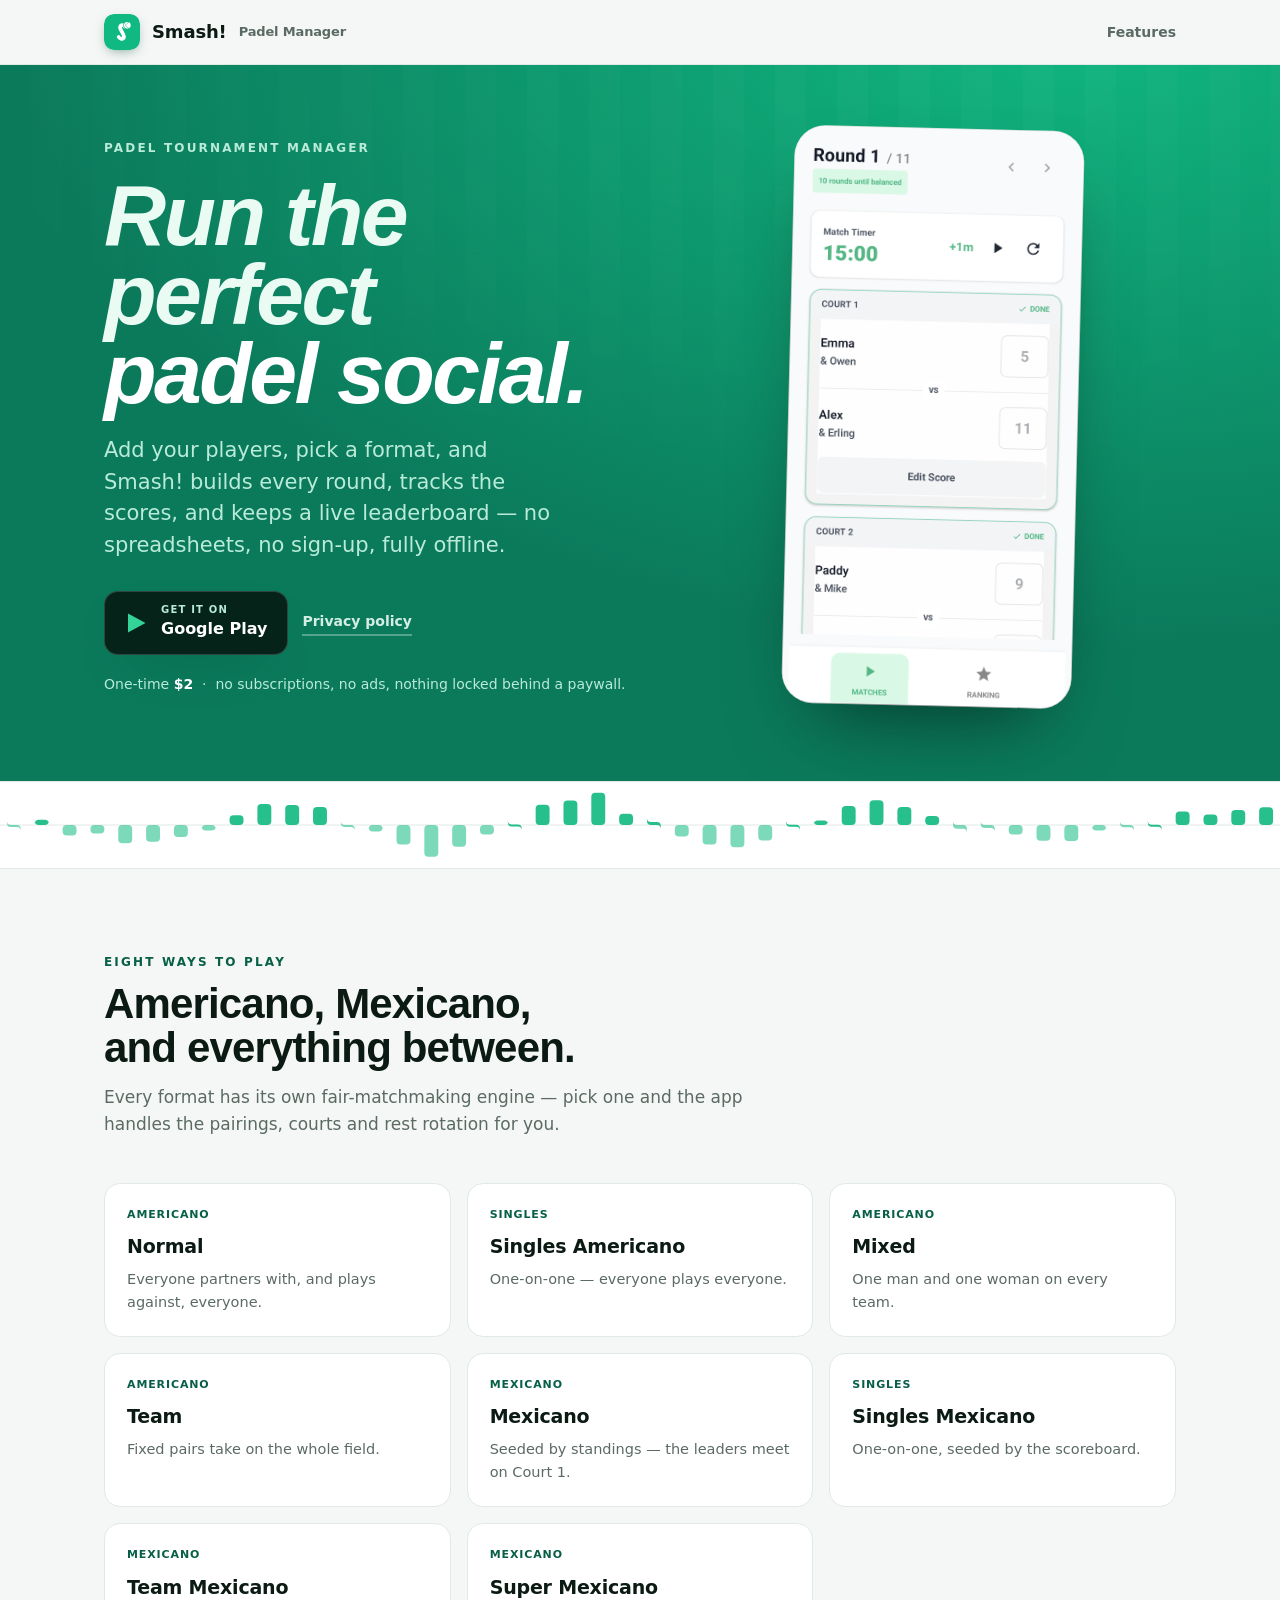
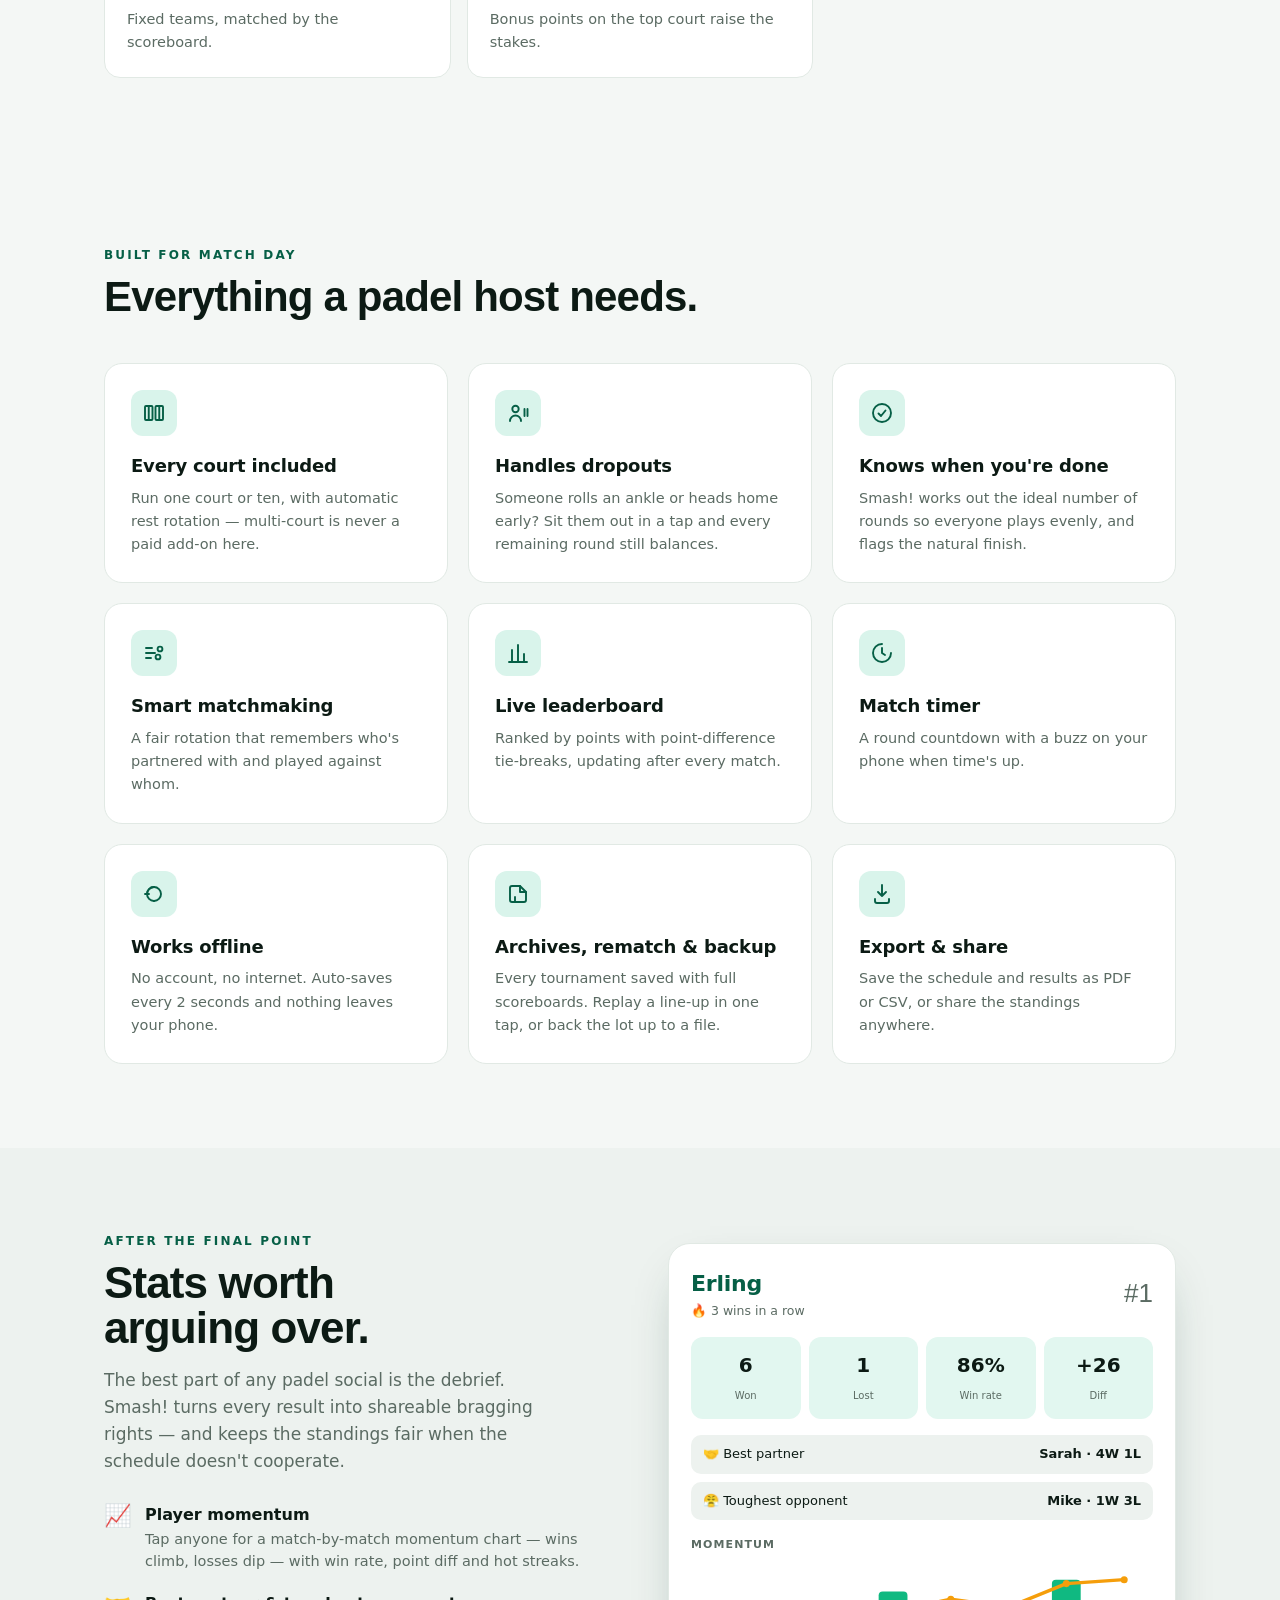
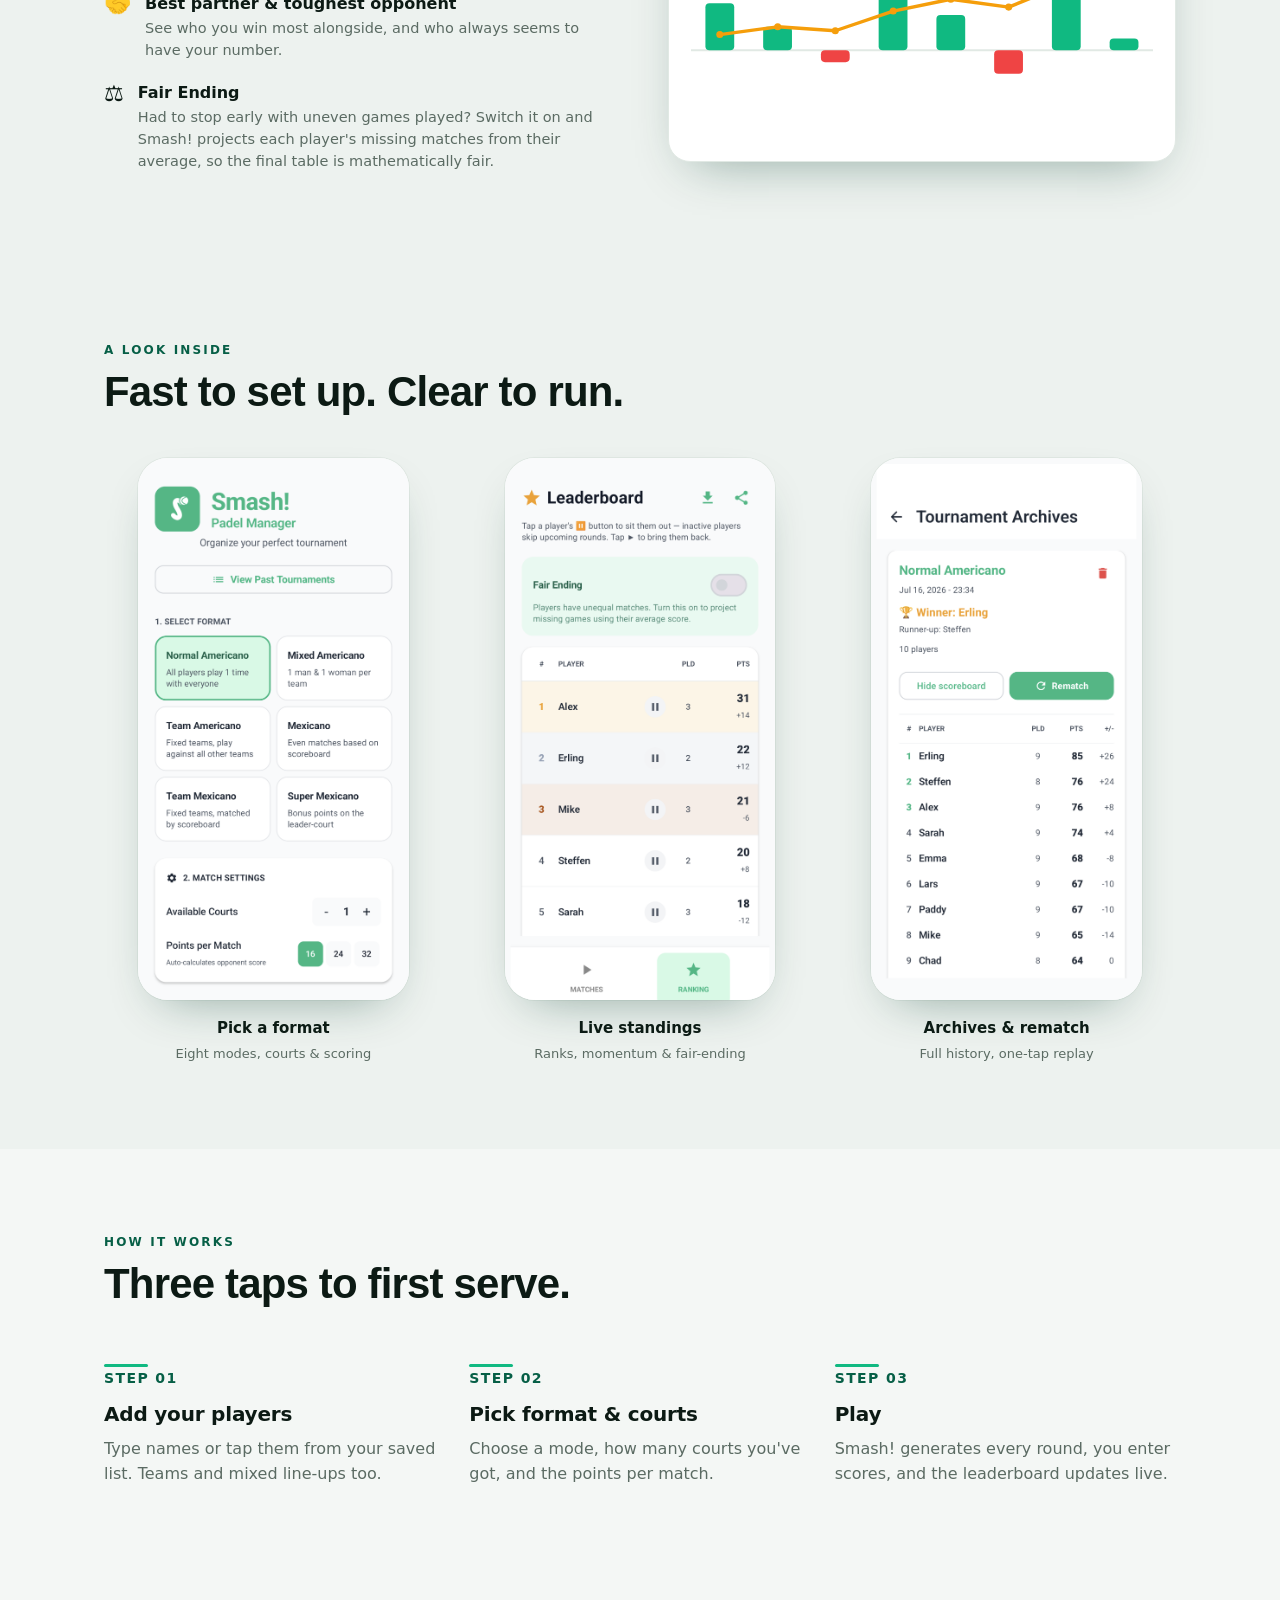
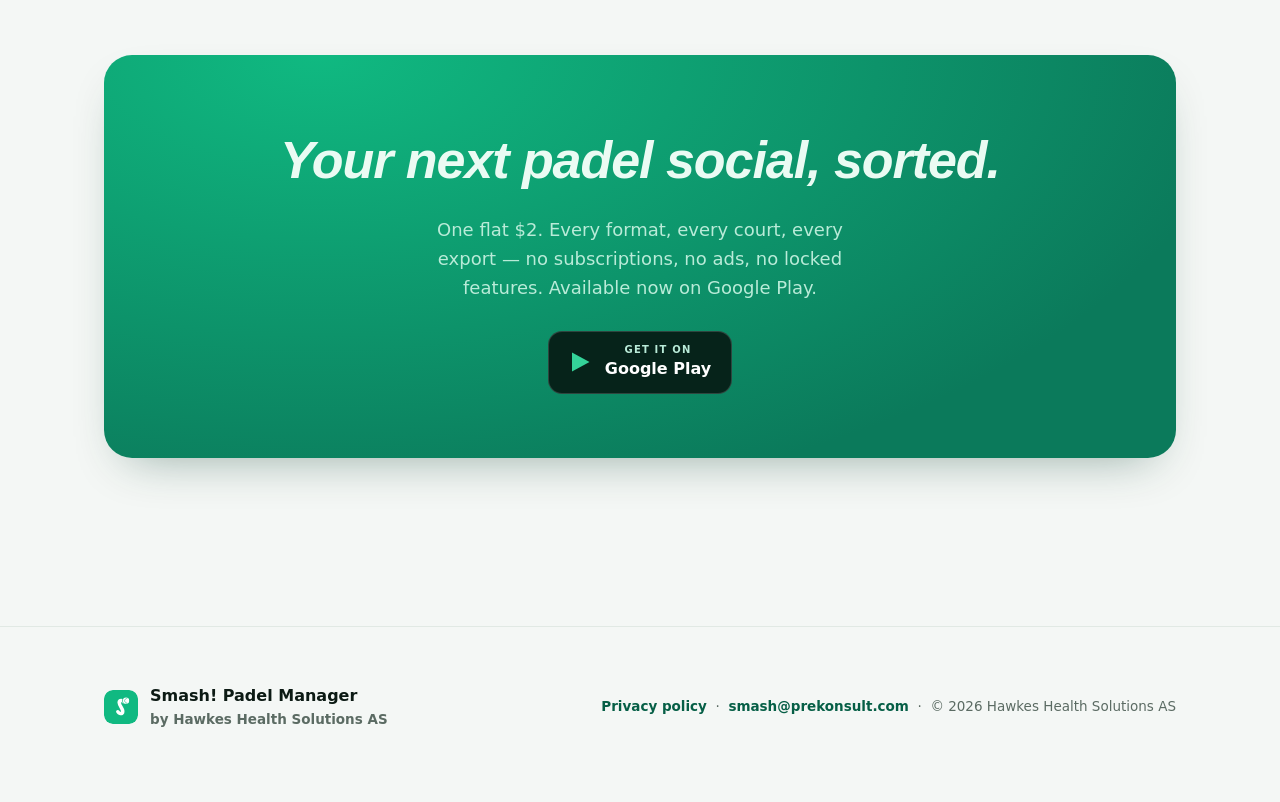
==== commit 6ab3b37f: "Landing: fix stale 'coming soon' link previews; eight formats incl. Singles The description, og:desc" ====
--- a/index.html
+++ b/index.html
@@ -3,19 +3,19 @@
 <head>
 <meta charset="utf-8">
 <meta name="viewport" content="width=device-width, initial-scale=1">
-<meta name="description" content="Run Americano & Mexicano padel tournaments from your phone — auto matchmaking, live leaderboard, fun post-match stats and Fair Ending. Works offline. One-time $2, coming soon to Google Play.">
+<meta name="description" content="Run Americano & Mexicano padel tournaments from your phone — auto matchmaking, live leaderboard, fun post-match stats and Fair Ending. Works offline. One-time $2, available now on Google Play.">
 <meta name="theme-color" content="#10B981">
 <link rel="icon" type="image/png" href="icon.png">
 <link rel="canonical" href="https://elkhawkes.github.io/smash-padel/">
 <meta property="og:type" content="website">
 <meta property="og:site_name" content="Smash! Padel Manager">
 <meta property="og:title" content="Smash! — Padel Manager">
-<meta property="og:description" content="Run Americano & Mexicano padel tournaments from your phone — auto matchmaking, live leaderboard, fun post-match stats and Fair Ending. Works offline. One-time $2, coming soon to Google Play.">
+<meta property="og:description" content="Run Americano & Mexicano padel tournaments from your phone — auto matchmaking, live leaderboard, fun post-match stats and Fair Ending. Works offline. One-time $2, available now on Google Play.">
 <meta property="og:image" content="https://elkhawkes.github.io/smash-padel/og-image.png">
 <meta property="og:url" content="https://elkhawkes.github.io/smash-padel/">
 <meta name="twitter:card" content="summary_large_image">
 <meta name="twitter:title" content="Smash! — Padel Manager">
-<meta name="twitter:description" content="Run Americano & Mexicano padel tournaments from your phone — auto matchmaking, live leaderboard, fun post-match stats and Fair Ending. Works offline. One-time $2, coming soon to Google Play.">
+<meta name="twitter:description" content="Run Americano & Mexicano padel tournaments from your phone — auto matchmaking, live leaderboard, fun post-match stats and Fair Ending. Works offline. One-time $2, available now on Google Play.">
 <meta name="twitter:image" content="https://elkhawkes.github.io/smash-padel/og-image.png">
 <style>html{-webkit-text-size-adjust:100%}img,svg{vertical-align:middle}</style>
 <title>Smash! Padel Manager</title>
@@ -262,15 +262,17 @@
 <section id="formats">
   <div class="wrap">
     <div class="sec-head reveal">
-      <div class="eyebrow">Six ways to play</div>
+      <div class="eyebrow">Eight ways to play</div>
       <h2 class="display">Americano, Mexicano,<br>and everything between.</h2>
       <p>Every format has its own fair-matchmaking engine — pick one and the app handles the pairings, courts and rest rotation for you.</p>
     </div>
     <div class="formats">
       <div class="fmt reveal"><div class="tag">Americano</div><h3>Normal</h3><p>Everyone partners with, and plays against, everyone.</p></div>
+      <div class="fmt reveal"><div class="tag">Singles</div><h3>Singles Americano</h3><p>One-on-one — everyone plays everyone.</p></div>
       <div class="fmt reveal"><div class="tag">Americano</div><h3>Mixed</h3><p>One man and one woman on every team.</p></div>
       <div class="fmt reveal"><div class="tag">Americano</div><h3>Team</h3><p>Fixed pairs take on the whole field.</p></div>
       <div class="fmt reveal"><div class="tag">Mexicano</div><h3>Mexicano</h3><p>Seeded by standings — the leaders meet on Court 1.</p></div>
+      <div class="fmt reveal"><div class="tag">Singles</div><h3>Singles Mexicano</h3><p>One-on-one, seeded by the scoreboard.</p></div>
       <div class="fmt reveal"><div class="tag">Mexicano</div><h3>Team Mexicano</h3><p>Fixed teams, matched by the scoreboard.</p></div>
       <div class="fmt reveal"><div class="tag">Mexicano</div><h3>Super Mexicano</h3><p>Bonus points on the top court raise the stakes.</p></div>
     </div>
@@ -339,7 +341,7 @@
       <h2 class="display">Fast to set up. Clear to run.</h2>
     </div>
     <div class="gallery">
-      <div class="reveal"><div class="phone small"><img src="[data-uri]" alt="Choosing a tournament format in Smash!" loading="lazy"/></div><div class="gcap"><b>Pick a format</b><span>Six modes, courts &amp; scoring</span></div></div>
+      <div class="reveal"><div class="phone small"><img src="[data-uri]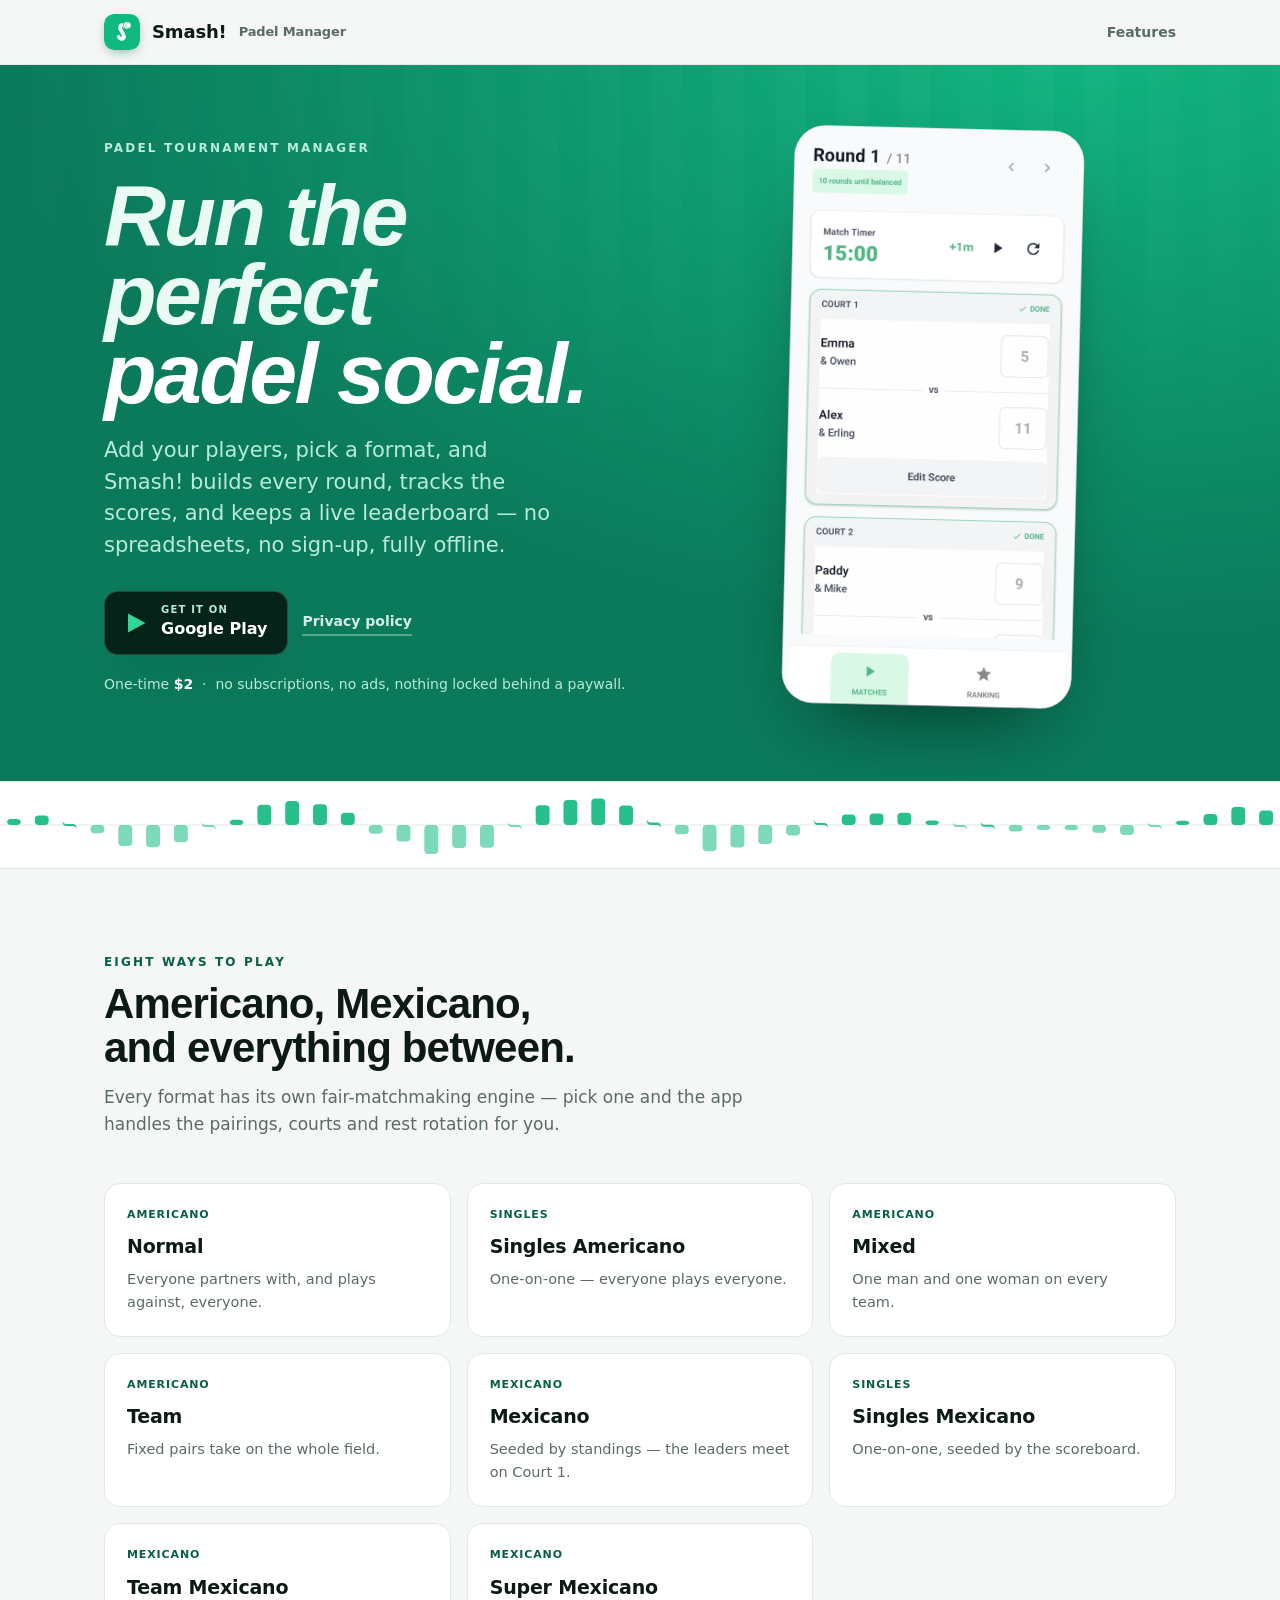
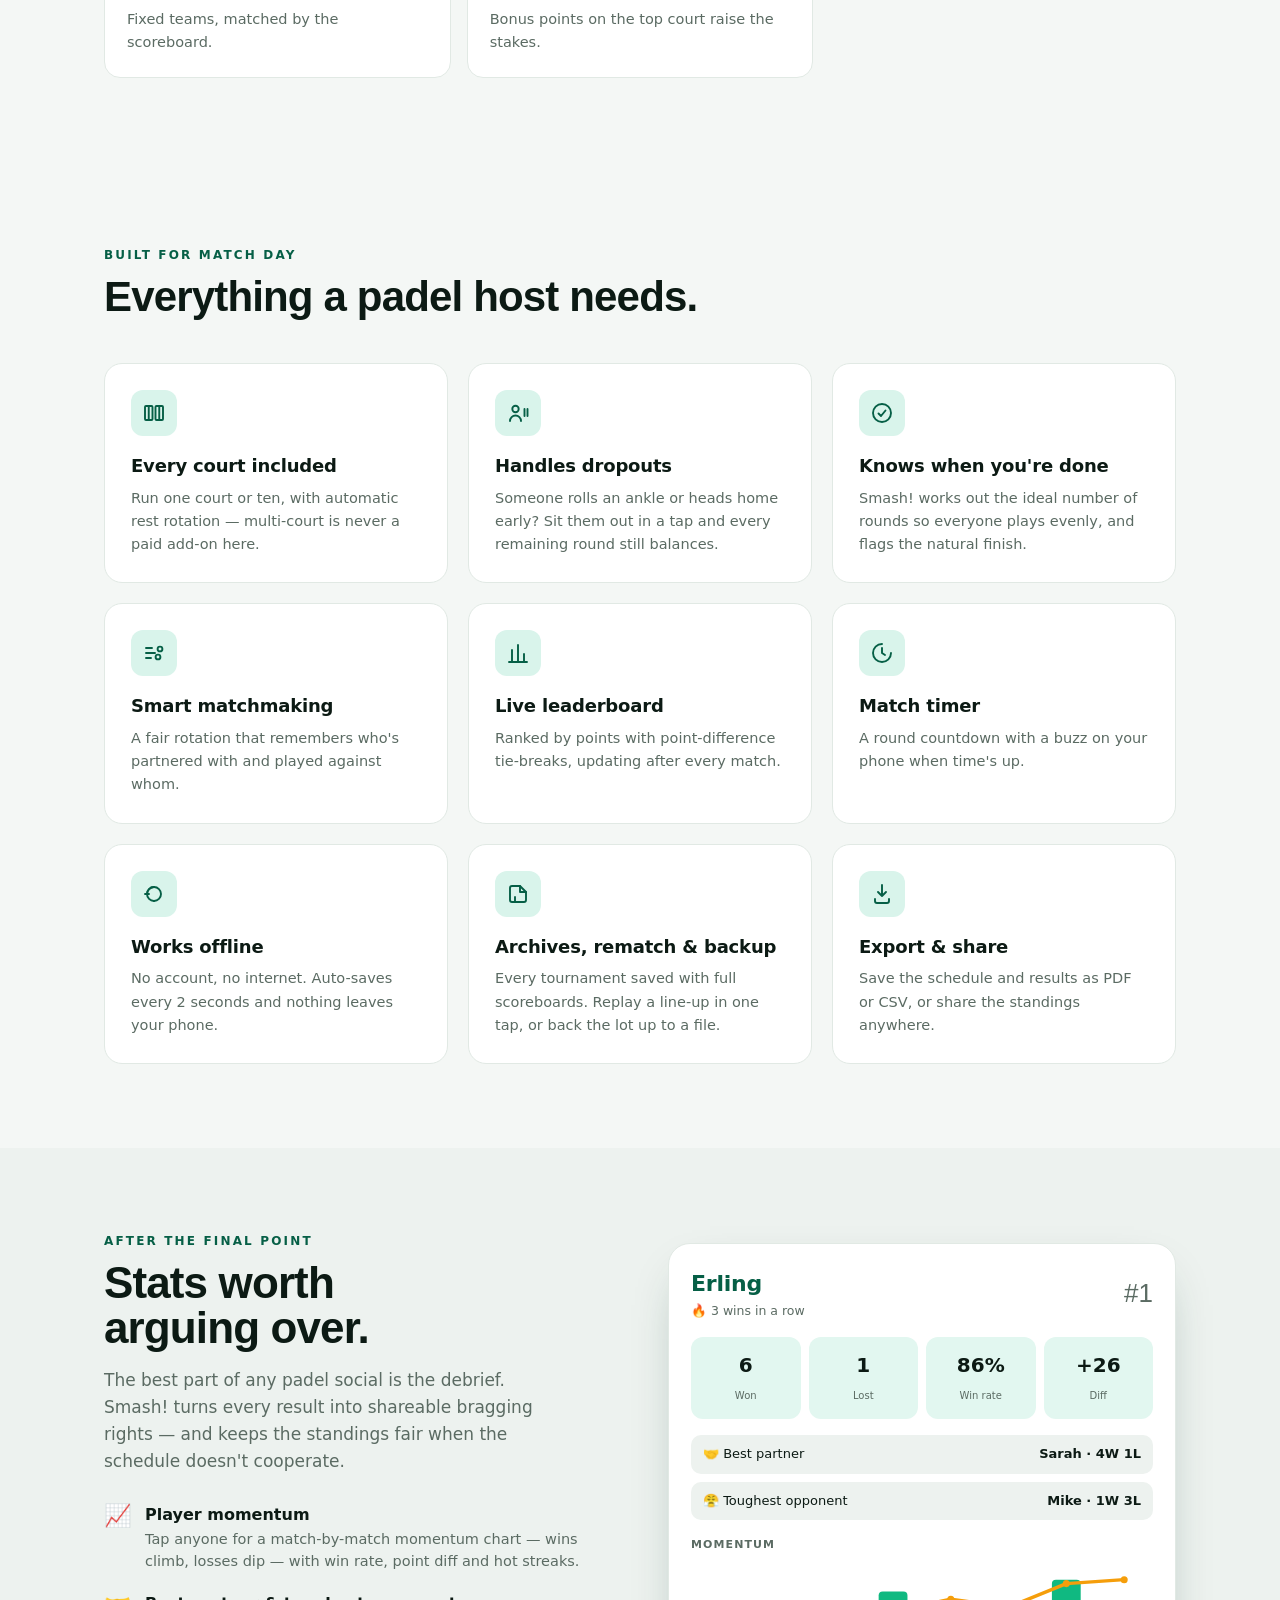
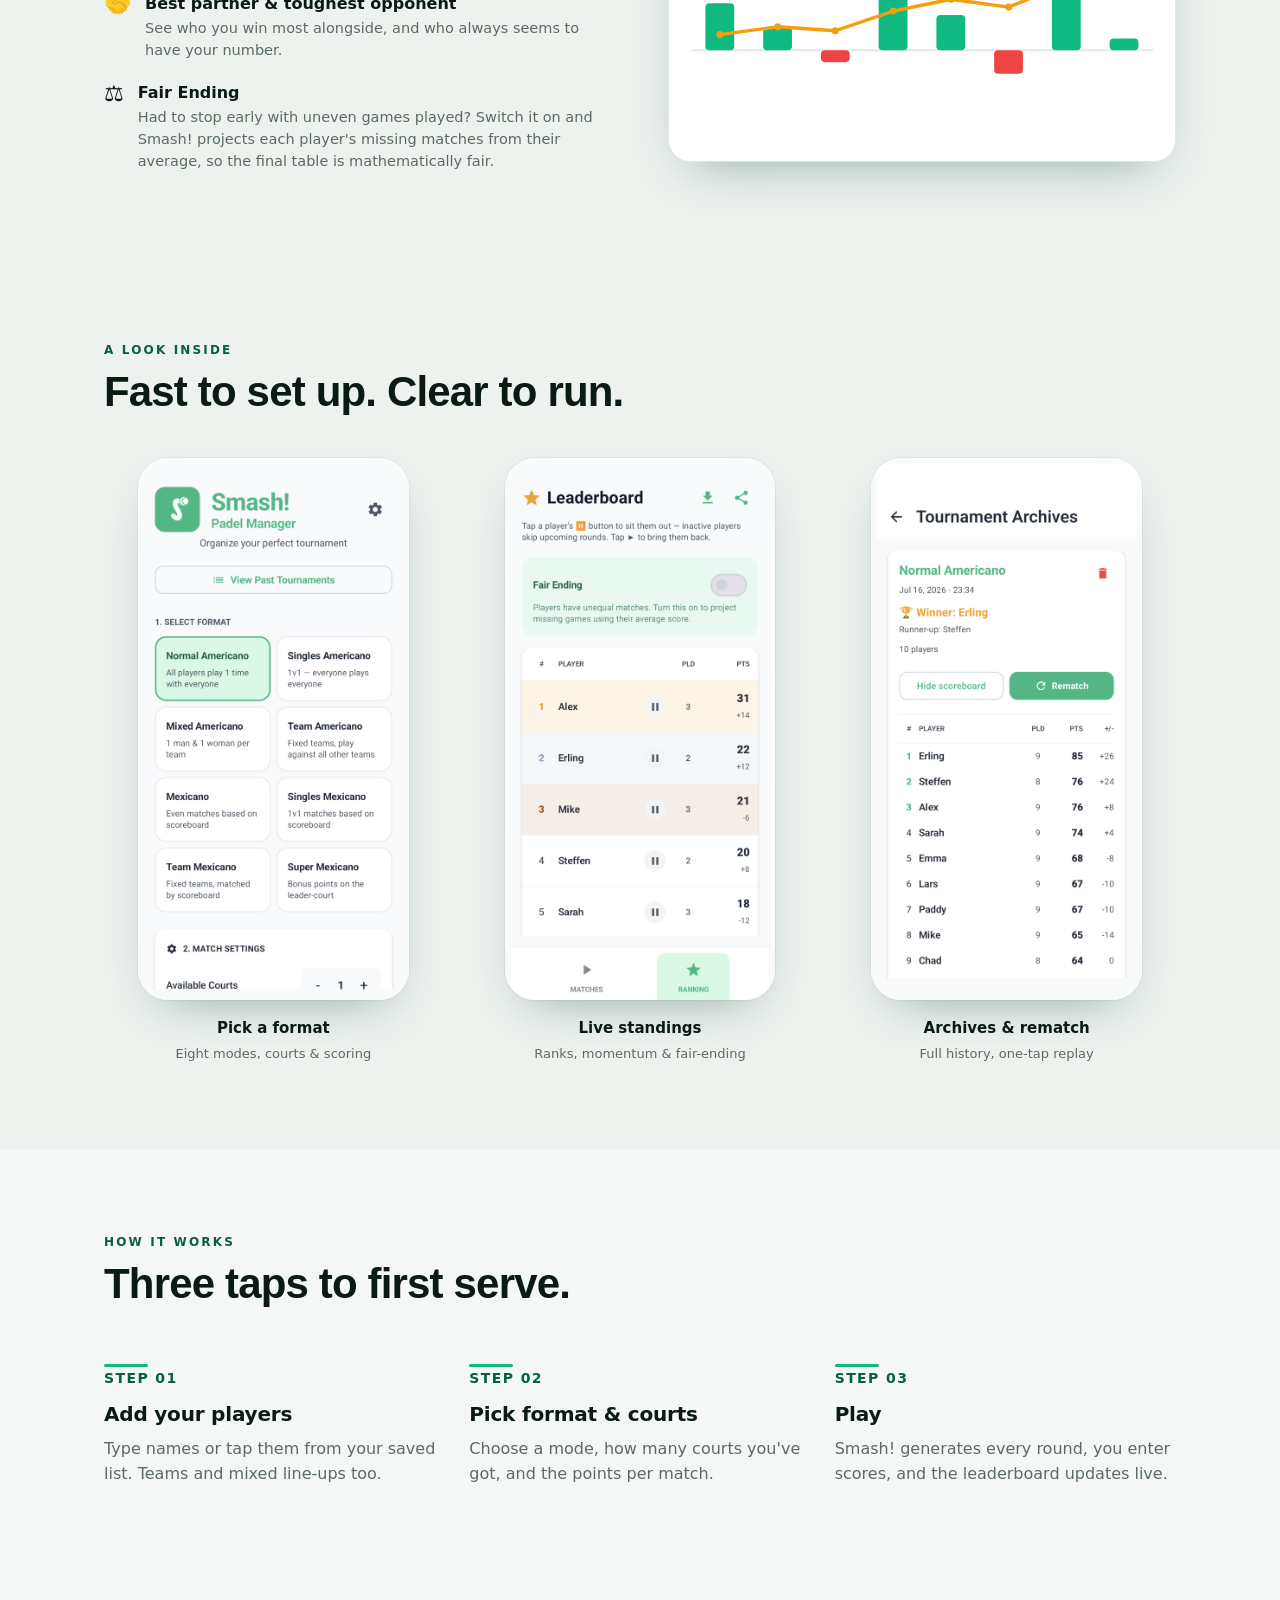
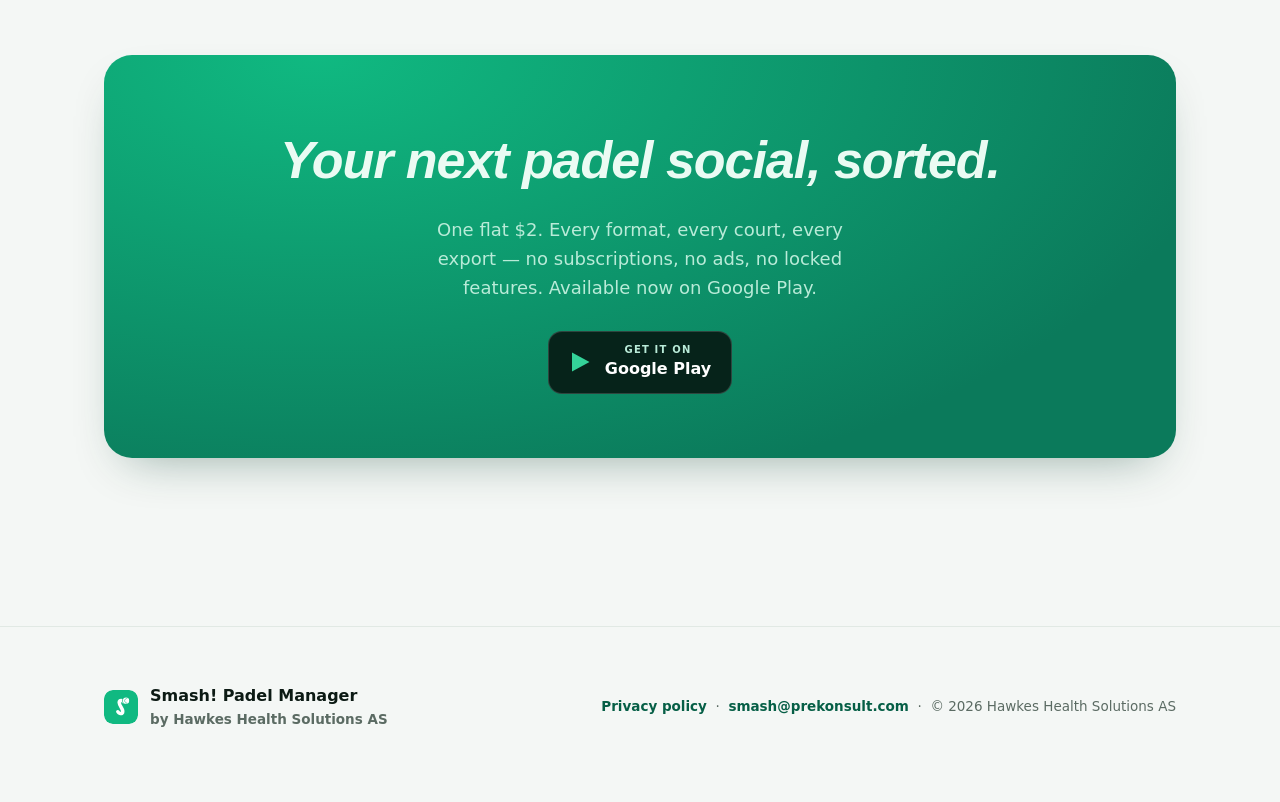
==== commit f26fe4ec: "Landing: format screenshot now shows all eight formats The old image showed six cards (no Singles). " ====
--- a/index.html
+++ b/index.html
@@ -341,7 +341,7 @@
       <h2 class="display">Fast to set up. Clear to run.</h2>
     </div>
     <div class="gallery">
-      <div class="reveal"><div class="phone small"><img src="[data-uri]" alt="Choosing a tournament format in Smash!" loading="lazy"/></div><div class="gcap"><b>Pick a format</b><span>Eight modes, courts &amp; scoring</span></div></div>
+      <div class="reveal"><div class="phone small"><img src="[data-uri]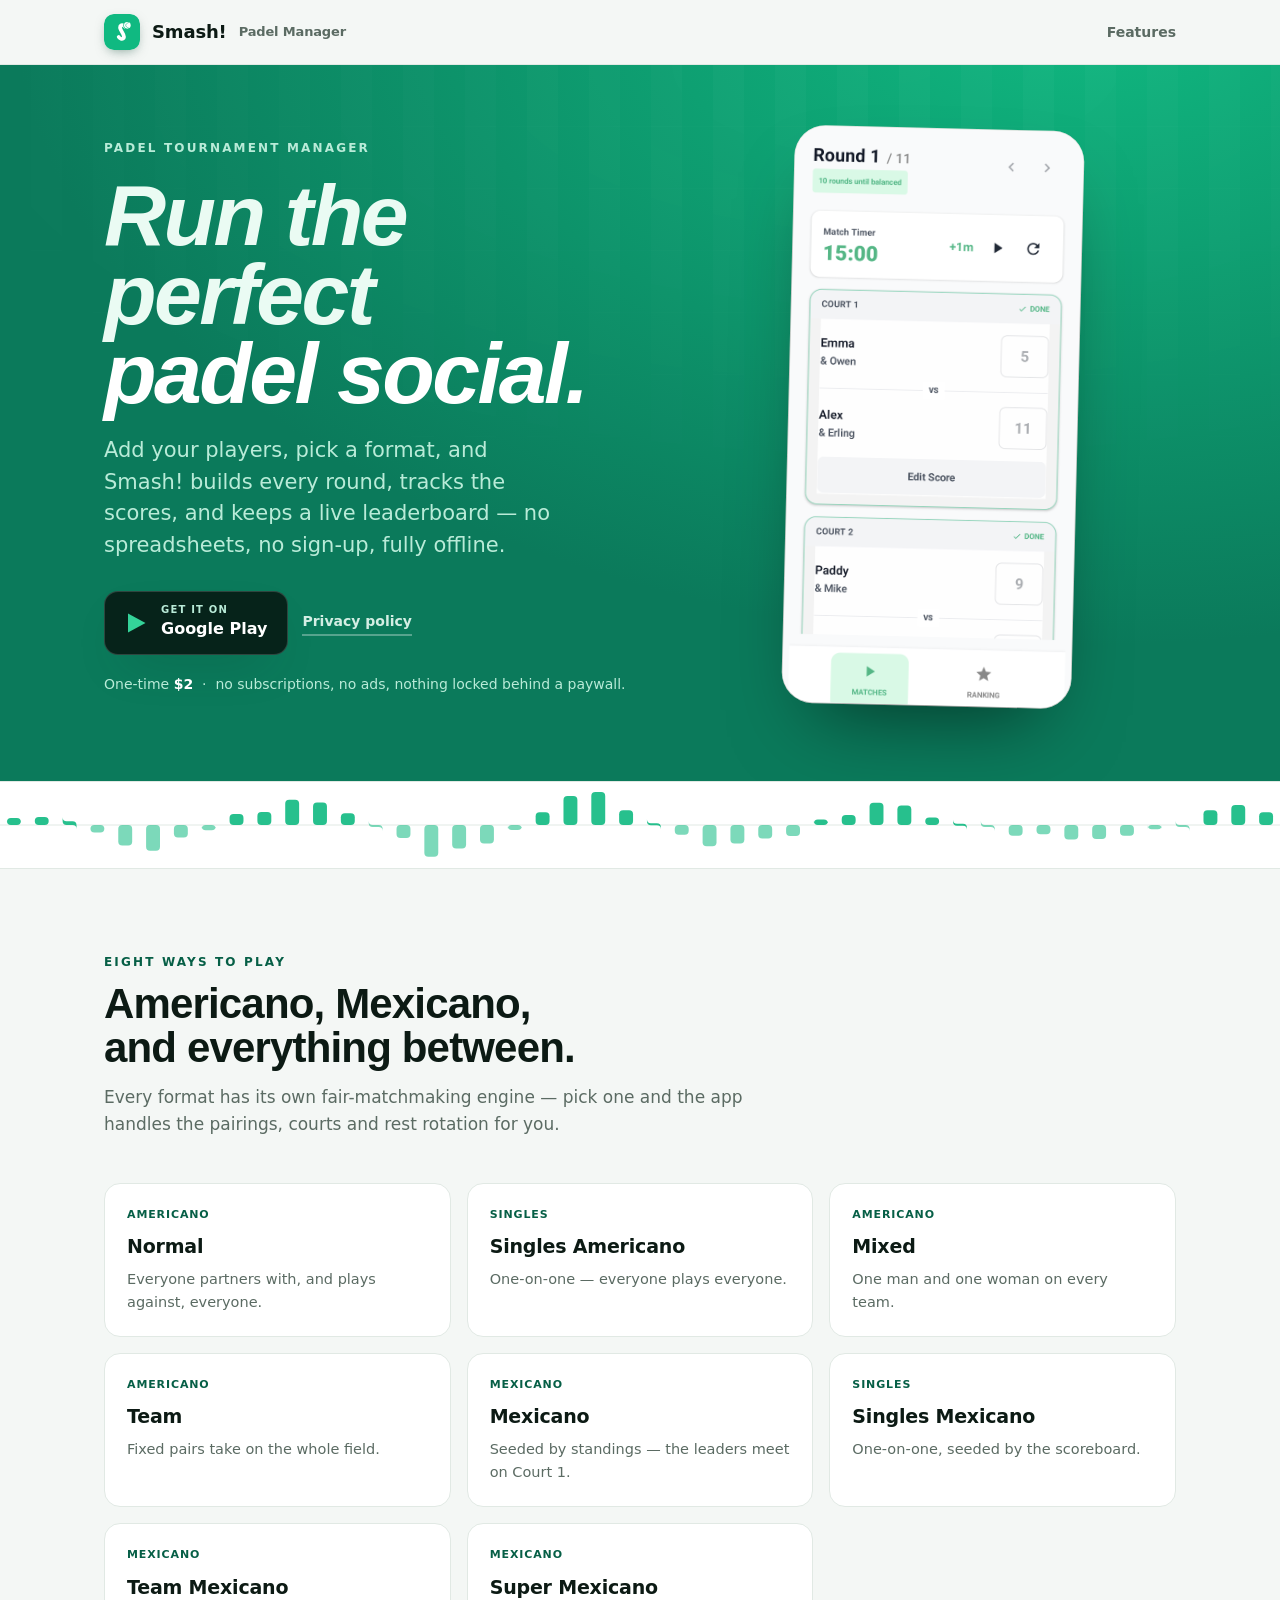
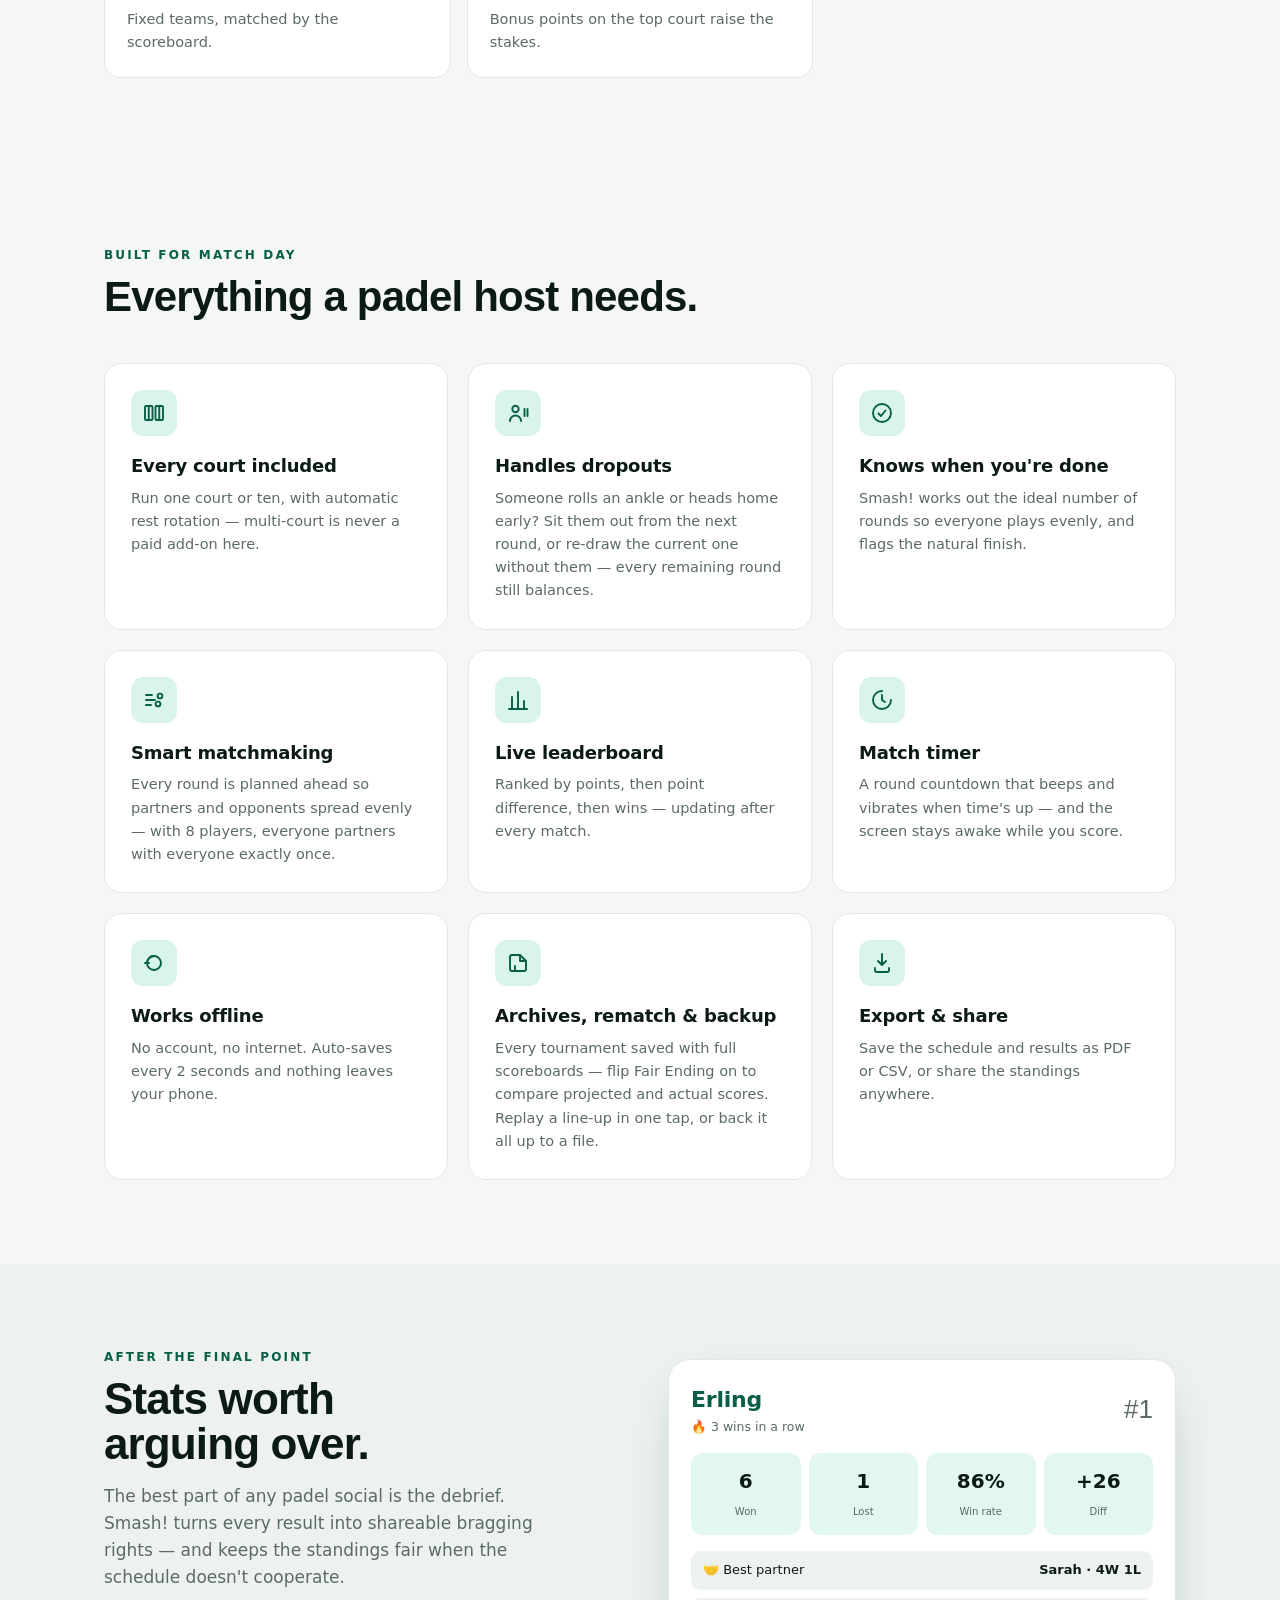
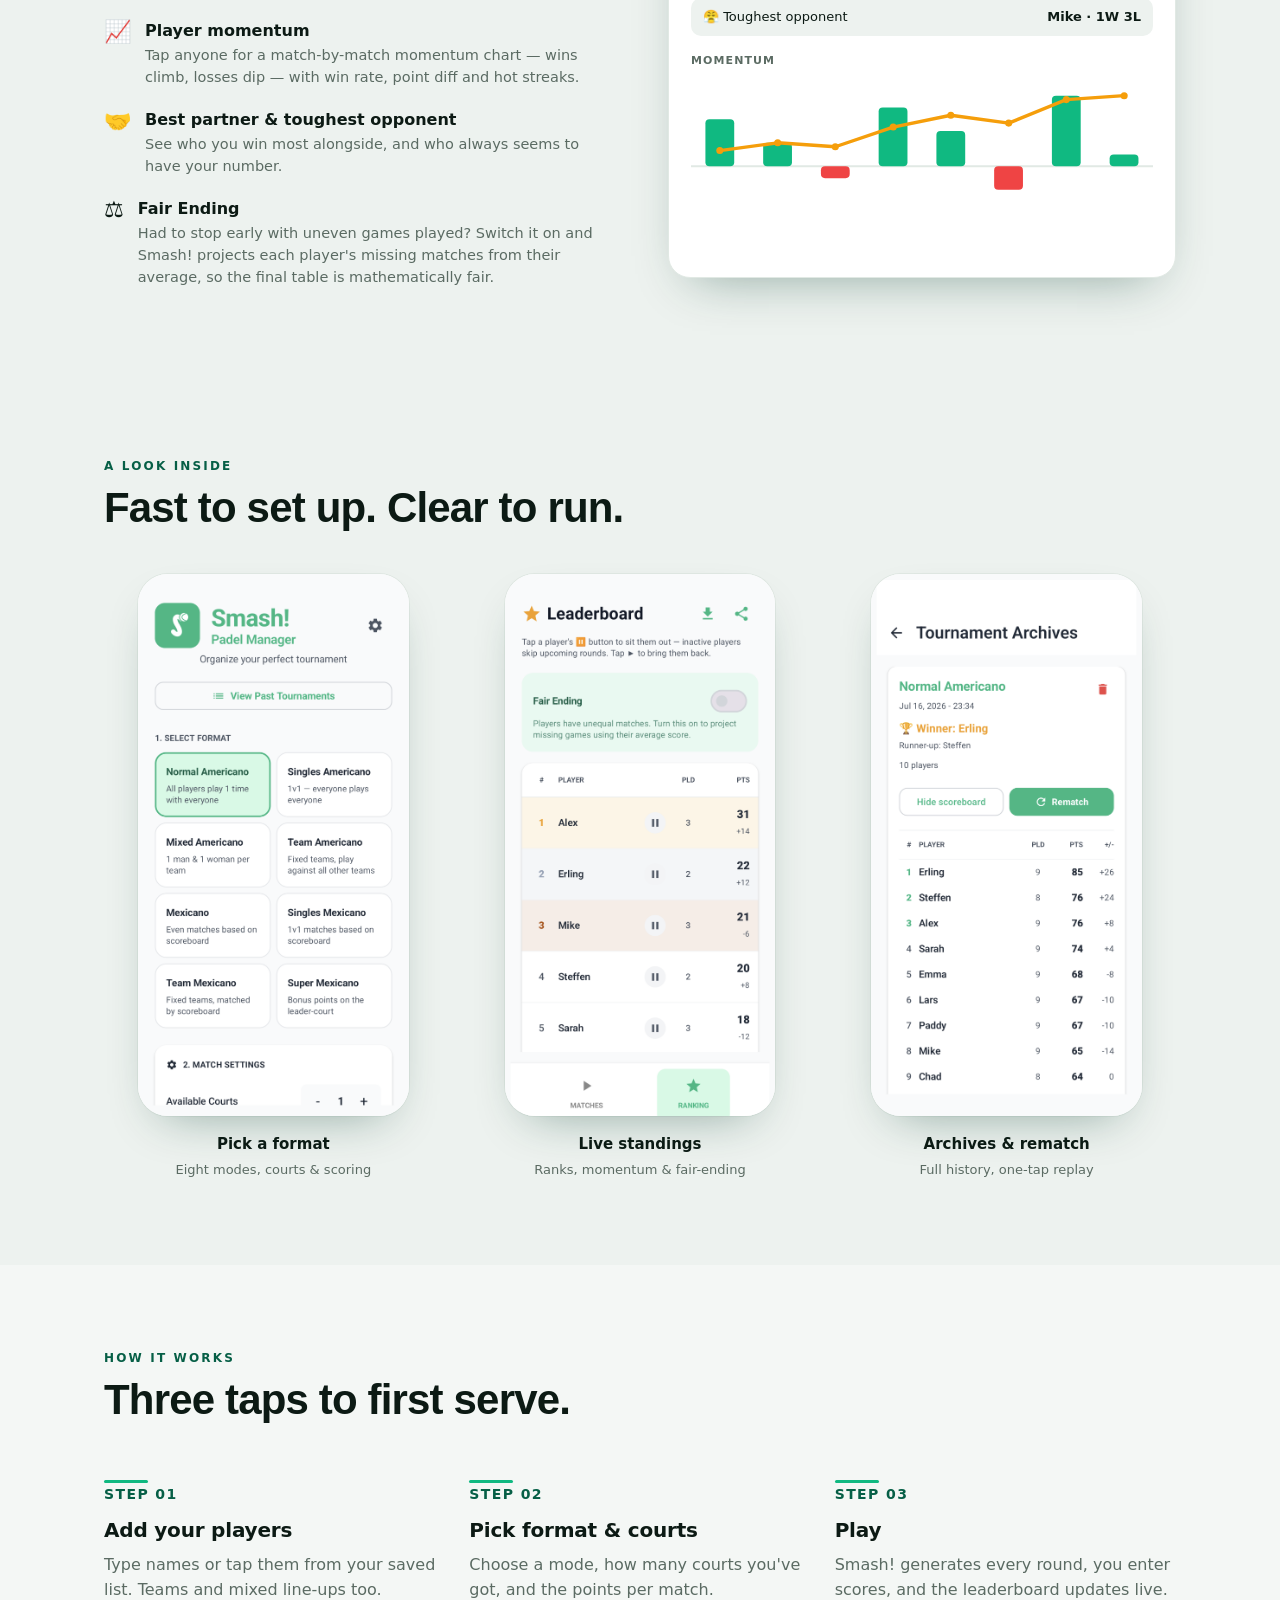
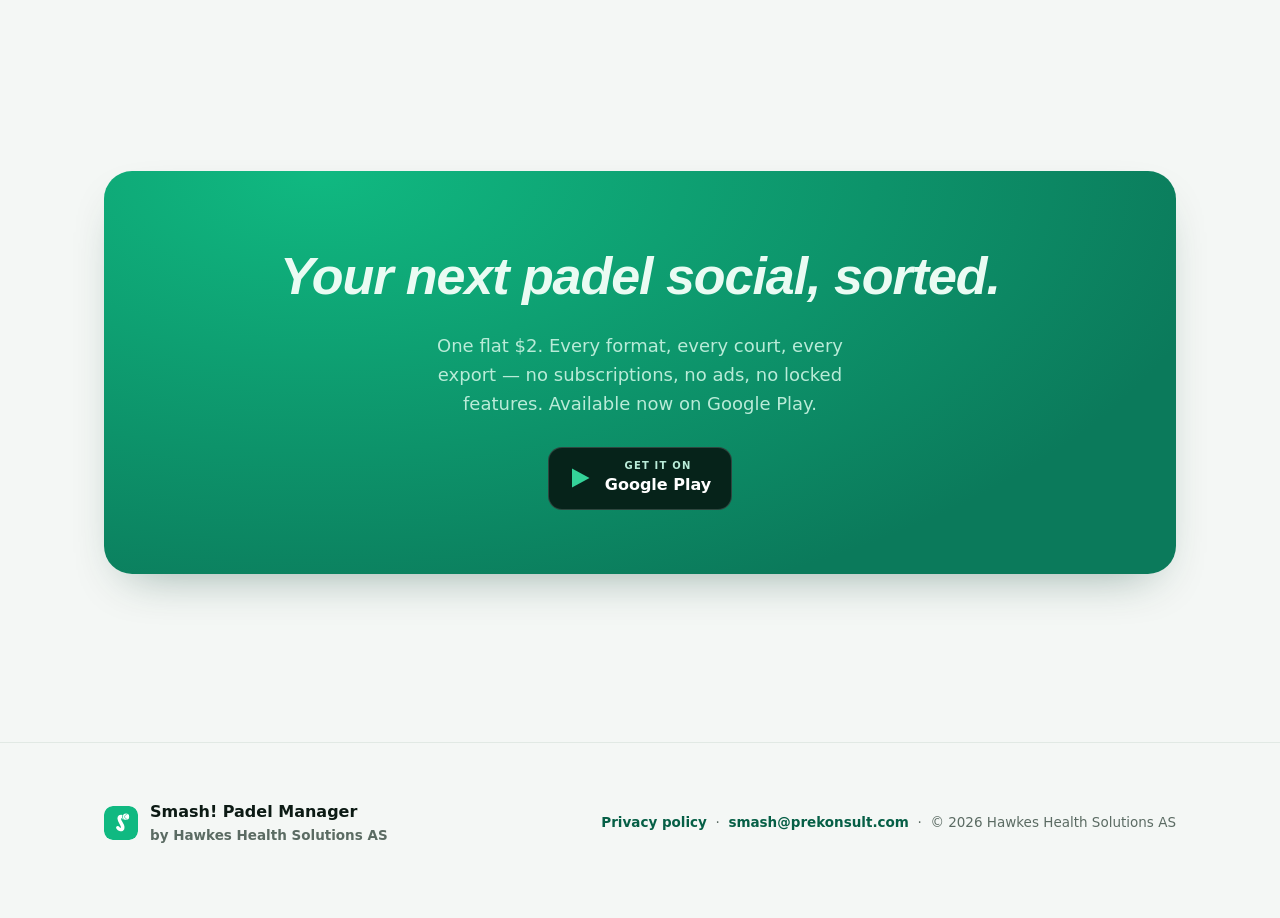
==== commit c8ed52b1: "Landing: feature text for padel 1.3 / pickleball 1.2 (planned draw, wins tie-break, timer alert, Fai" ====
--- a/index.html
+++ b/index.html
@@ -287,13 +287,13 @@
     </div>
     <div class="features">
       <div class="feat reveal"><div class="ic"><svg viewBox="0 0 24 24"><rect x="3" y="5" width="7.5" height="14" rx="1"/><rect x="13.5" y="5" width="7.5" height="14" rx="1"/><path d="M6.75 5v14M17.25 5v14"/></svg></div><h3>Every court included</h3><p>Run one court or ten, with automatic rest rotation — multi-court is never a paid add-on here.</p></div>
-      <div class="feat reveal"><div class="ic"><svg viewBox="0 0 24 24"><circle cx="9.5" cy="8" r="3.2"/><path d="M4 20a5.5 5.5 0 0 1 11 0"/><path d="M18.5 8v7M21.5 8v7"/></svg></div><h3>Handles dropouts</h3><p>Someone rolls an ankle or heads home early? Sit them out in a tap and every remaining round still balances.</p></div>
+      <div class="feat reveal"><div class="ic"><svg viewBox="0 0 24 24"><circle cx="9.5" cy="8" r="3.2"/><path d="M4 20a5.5 5.5 0 0 1 11 0"/><path d="M18.5 8v7M21.5 8v7"/></svg></div><h3>Handles dropouts</h3><p>Someone rolls an ankle or heads home early? Sit them out from the next round, or re-draw the current one without them — every remaining round still balances.</p></div>
       <div class="feat reveal"><div class="ic"><svg viewBox="0 0 24 24"><circle cx="12" cy="12" r="9"/><path d="M8.5 12.5l2.5 2.5 4.5-5.5"/></svg></div><h3>Knows when you're done</h3><p>Smash! works out the ideal number of rounds so everyone plays evenly, and flags the natural finish.</p></div>
-      <div class="feat reveal"><div class="ic"><svg viewBox="0 0 24 24"><path d="M4 7h6M4 12h9M4 17h5"/><circle cx="18" cy="8" r="2.4"/><circle cx="16" cy="16" r="2.4"/></svg></div><h3>Smart matchmaking</h3><p>A fair rotation that remembers who's partnered with and played against whom.</p></div>
-      <div class="feat reveal"><div class="ic"><svg viewBox="0 0 24 24"><path d="M6 21V9M12 21V4M18 21v-8"/><path d="M3 21h18"/></svg></div><h3>Live leaderboard</h3><p>Ranked by points with point-difference tie-breaks, updating after every match.</p></div>
-      <div class="feat reveal"><div class="ic"><svg viewBox="0 0 24 24"><path d="M12 3a9 9 0 1 0 9 9"/><path d="M12 7v5l3 2"/></svg></div><h3>Match timer</h3><p>A round countdown with a buzz on your phone when time's up.</p></div>
+      <div class="feat reveal"><div class="ic"><svg viewBox="0 0 24 24"><path d="M4 7h6M4 12h9M4 17h5"/><circle cx="18" cy="8" r="2.4"/><circle cx="16" cy="16" r="2.4"/></svg></div><h3>Smart matchmaking</h3><p>Every round is planned ahead so partners and opponents spread evenly — with 8 players, everyone partners with everyone exactly once.</p></div>
+      <div class="feat reveal"><div class="ic"><svg viewBox="0 0 24 24"><path d="M6 21V9M12 21V4M18 21v-8"/><path d="M3 21h18"/></svg></div><h3>Live leaderboard</h3><p>Ranked by points, then point difference, then wins — updating after every match.</p></div>
+      <div class="feat reveal"><div class="ic"><svg viewBox="0 0 24 24"><path d="M12 3a9 9 0 1 0 9 9"/><path d="M12 7v5l3 2"/></svg></div><h3>Match timer</h3><p>A round countdown that beeps and vibrates when time's up — and the screen stays awake while you score.</p></div>
       <div class="feat reveal"><div class="ic"><svg viewBox="0 0 24 24"><path d="M5 12a7 7 0 0 1 7-7 7 7 0 0 1 7 7 7 7 0 0 1-7 7"/><path d="M12 5a7 7 0 0 0 0 14"/><path d="M3 12h4"/></svg></div><h3>Works offline</h3><p>No account, no internet. Auto-saves every 2 seconds and nothing leaves your phone.</p></div>
-      <div class="feat reveal"><div class="ic"><svg viewBox="0 0 24 24"><path d="M4 6a2 2 0 0 1 2-2h8l6 6v8a2 2 0 0 1-2 2H6a2 2 0 0 1-2-2Z"/><path d="M14 4v6h6"/><path d="M9 20v-5"/></svg></div><h3>Archives, rematch &amp; backup</h3><p>Every tournament saved with full scoreboards. Replay a line-up in one tap, or back the lot up to a file.</p></div>
+      <div class="feat reveal"><div class="ic"><svg viewBox="0 0 24 24"><path d="M4 6a2 2 0 0 1 2-2h8l6 6v8a2 2 0 0 1-2 2H6a2 2 0 0 1-2-2Z"/><path d="M14 4v6h6"/><path d="M9 20v-5"/></svg></div><h3>Archives, rematch &amp; backup</h3><p>Every tournament saved with full scoreboards — flip Fair Ending on to compare projected and actual scores. Replay a line-up in one tap, or back it all up to a file.</p></div>
       <div class="feat reveal"><div class="ic"><svg viewBox="0 0 24 24"><path d="M12 3v11m0 0 4-4m-4 4-4-4"/><path d="M5 17v2a2 2 0 0 0 2 2h10a2 2 0 0 0 2-2v-2"/></svg></div><h3>Export &amp; share</h3><p>Save the schedule and results as PDF or CSV, or share the standings anywhere.</p></div>
     </div>
   </div>
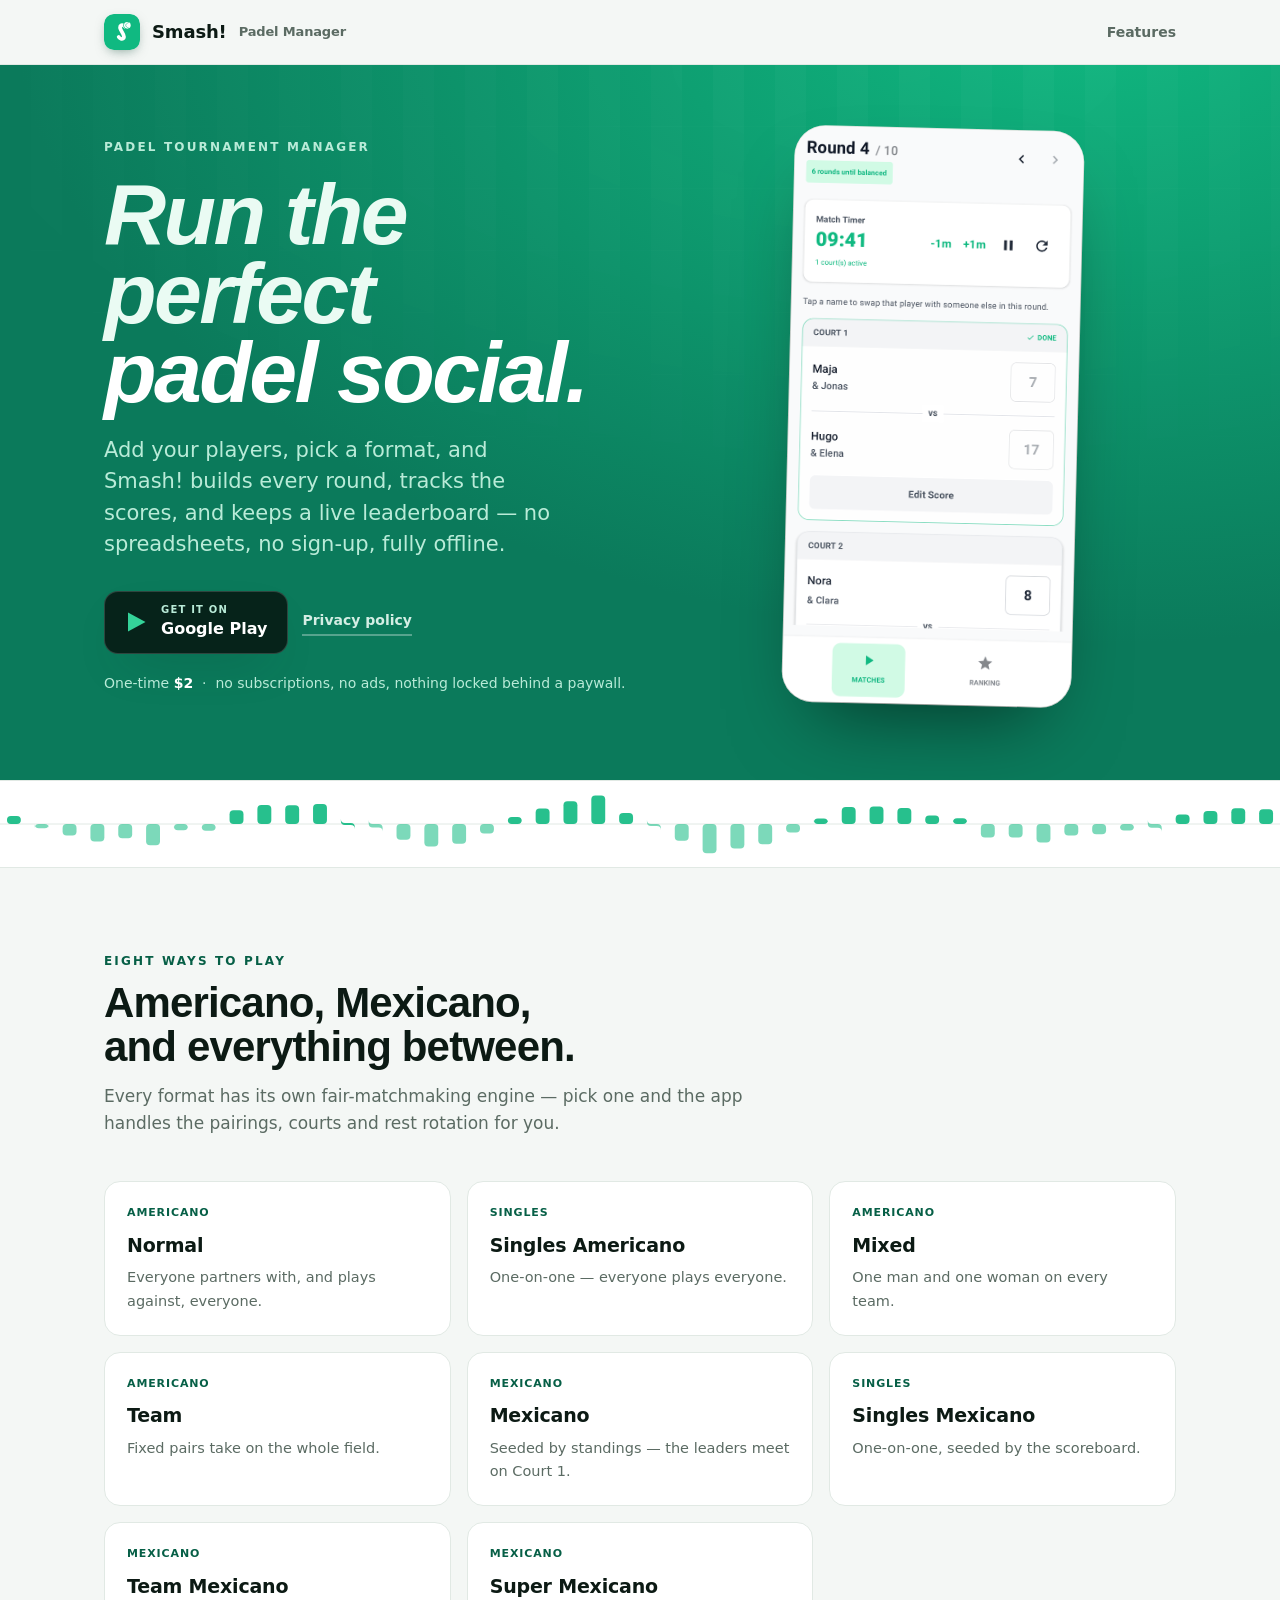
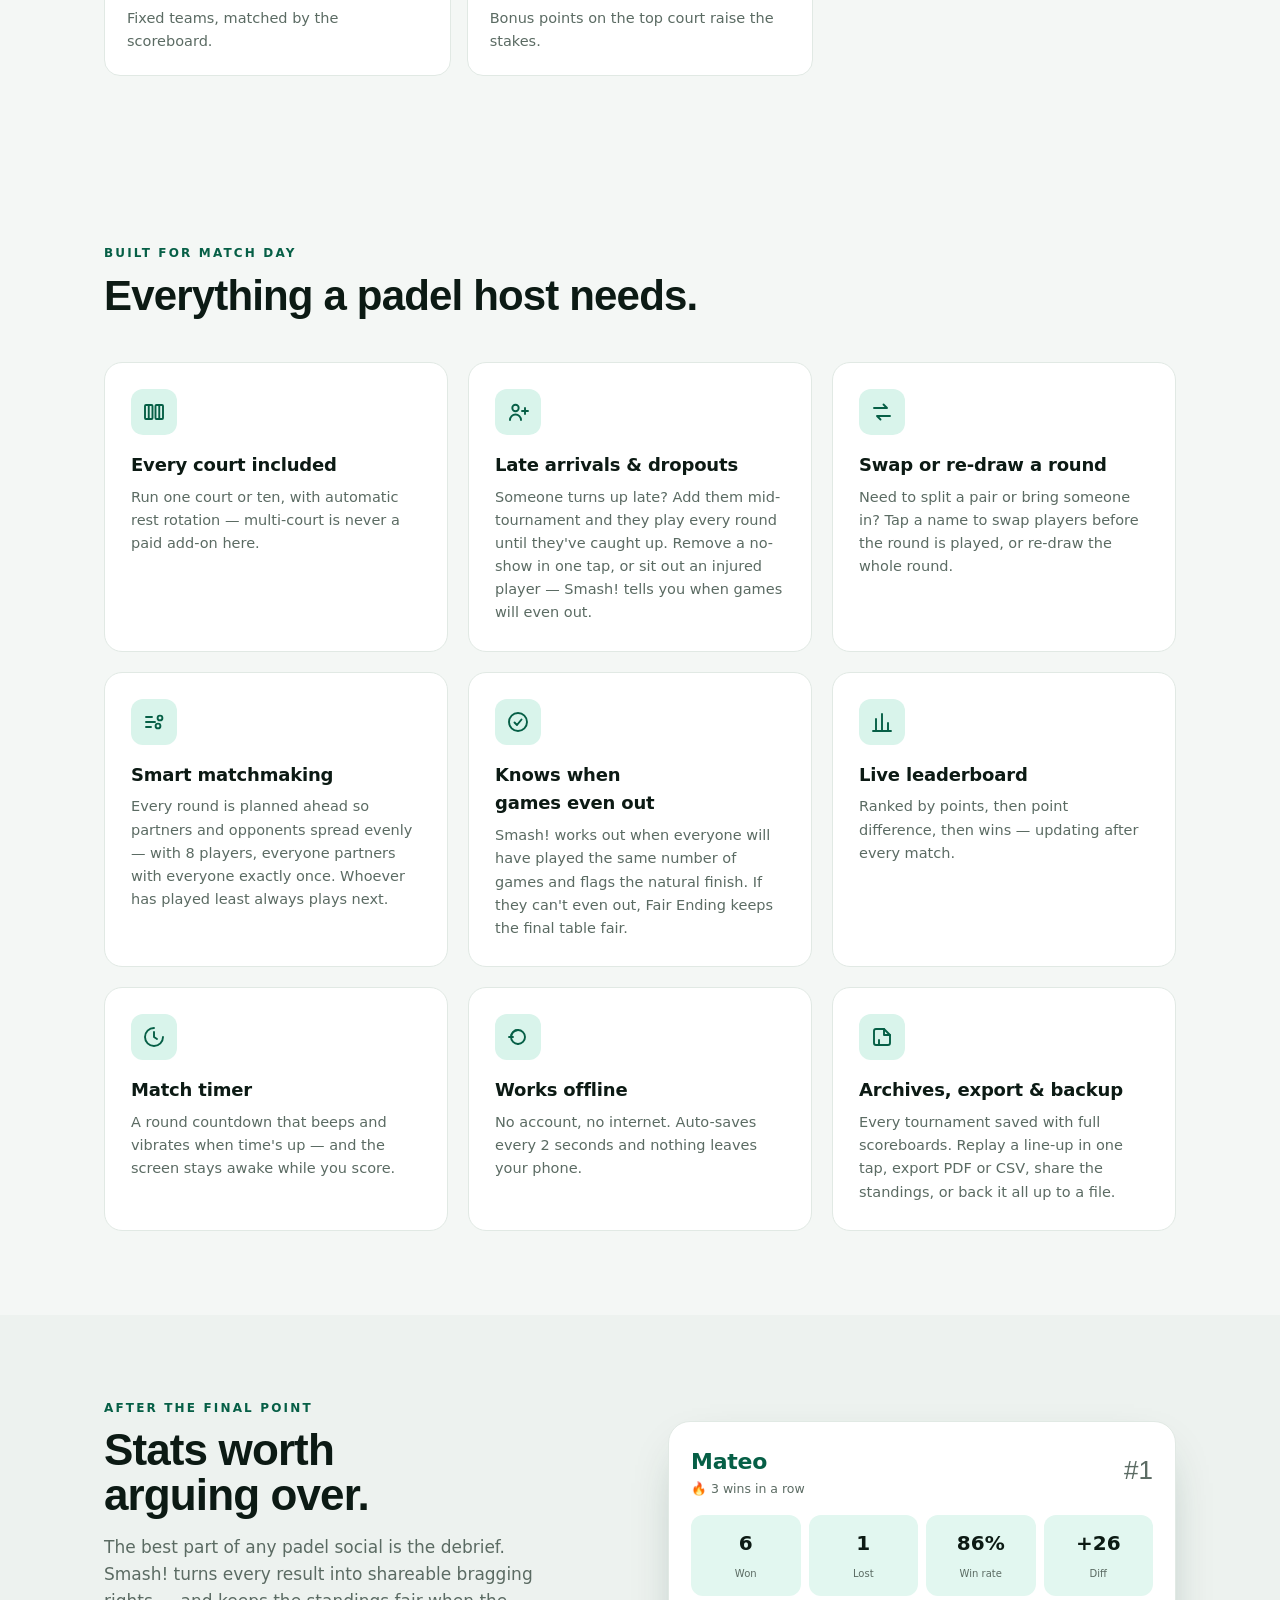
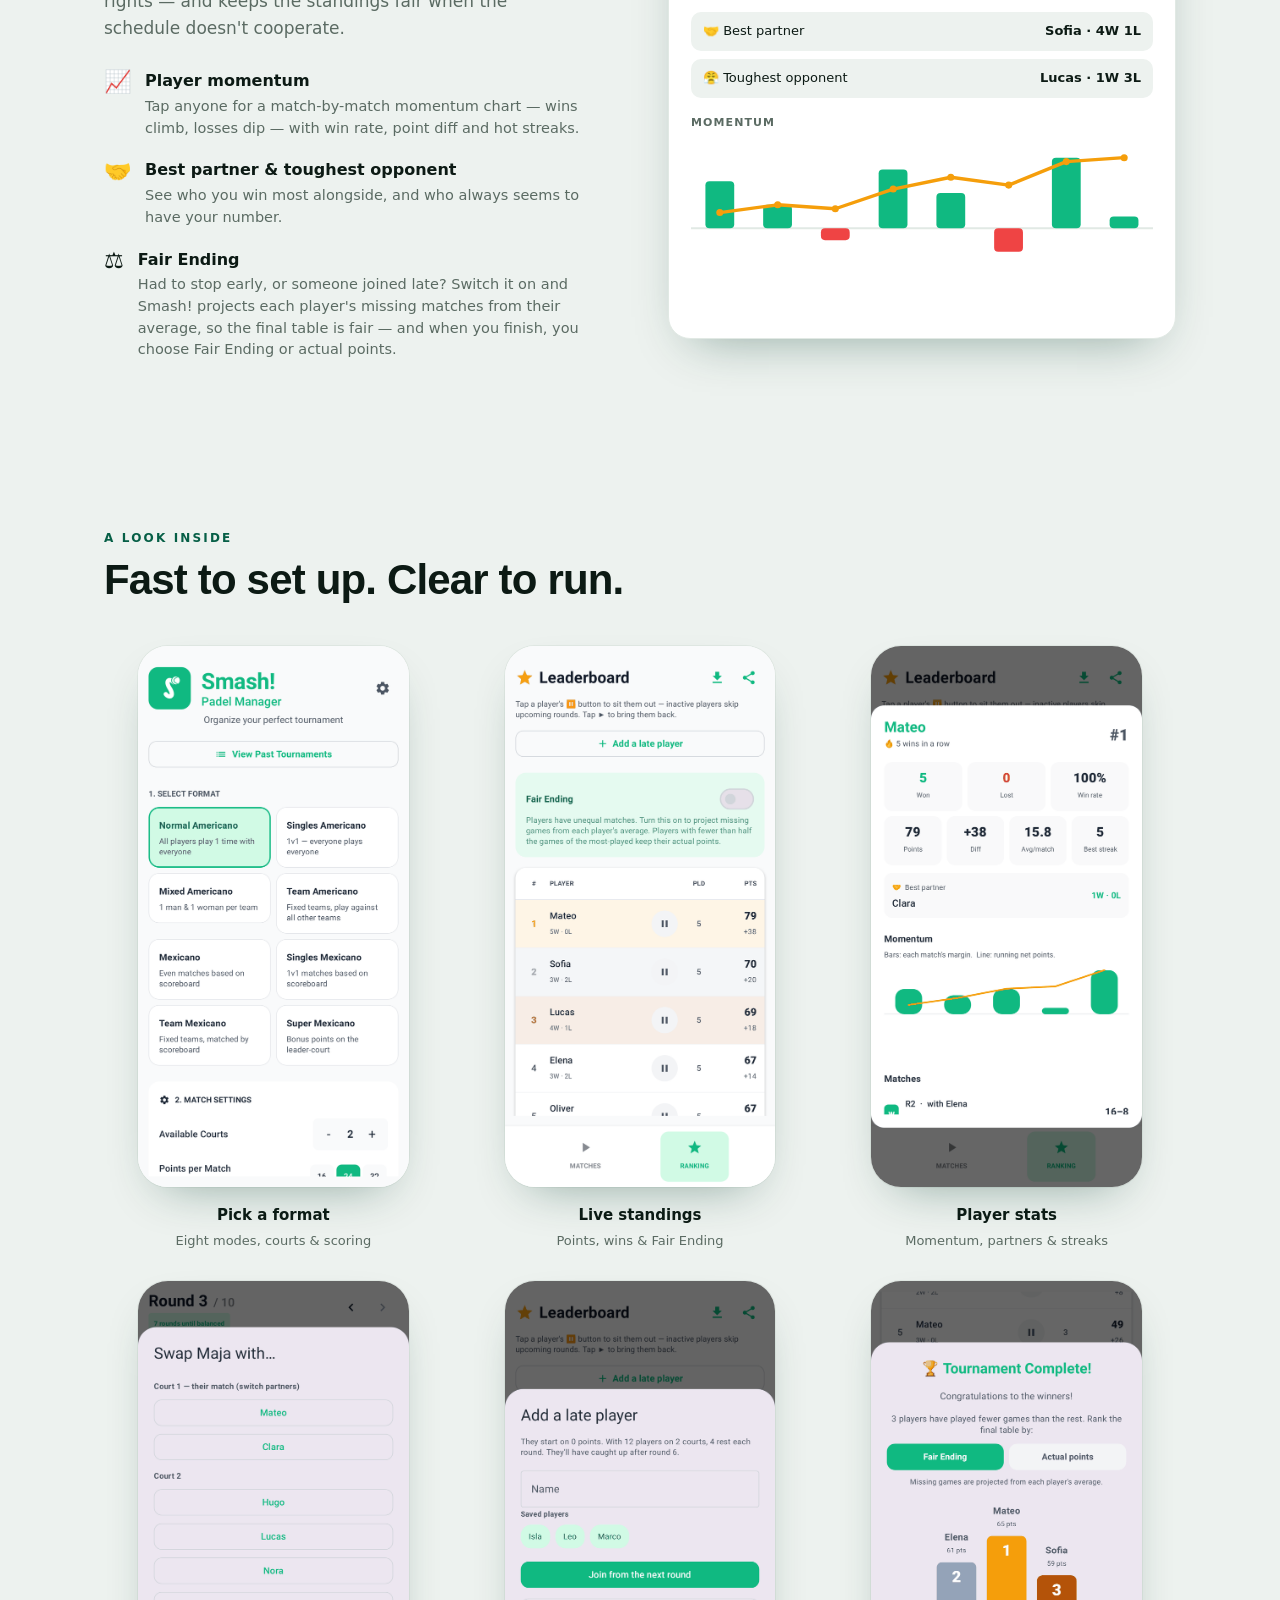
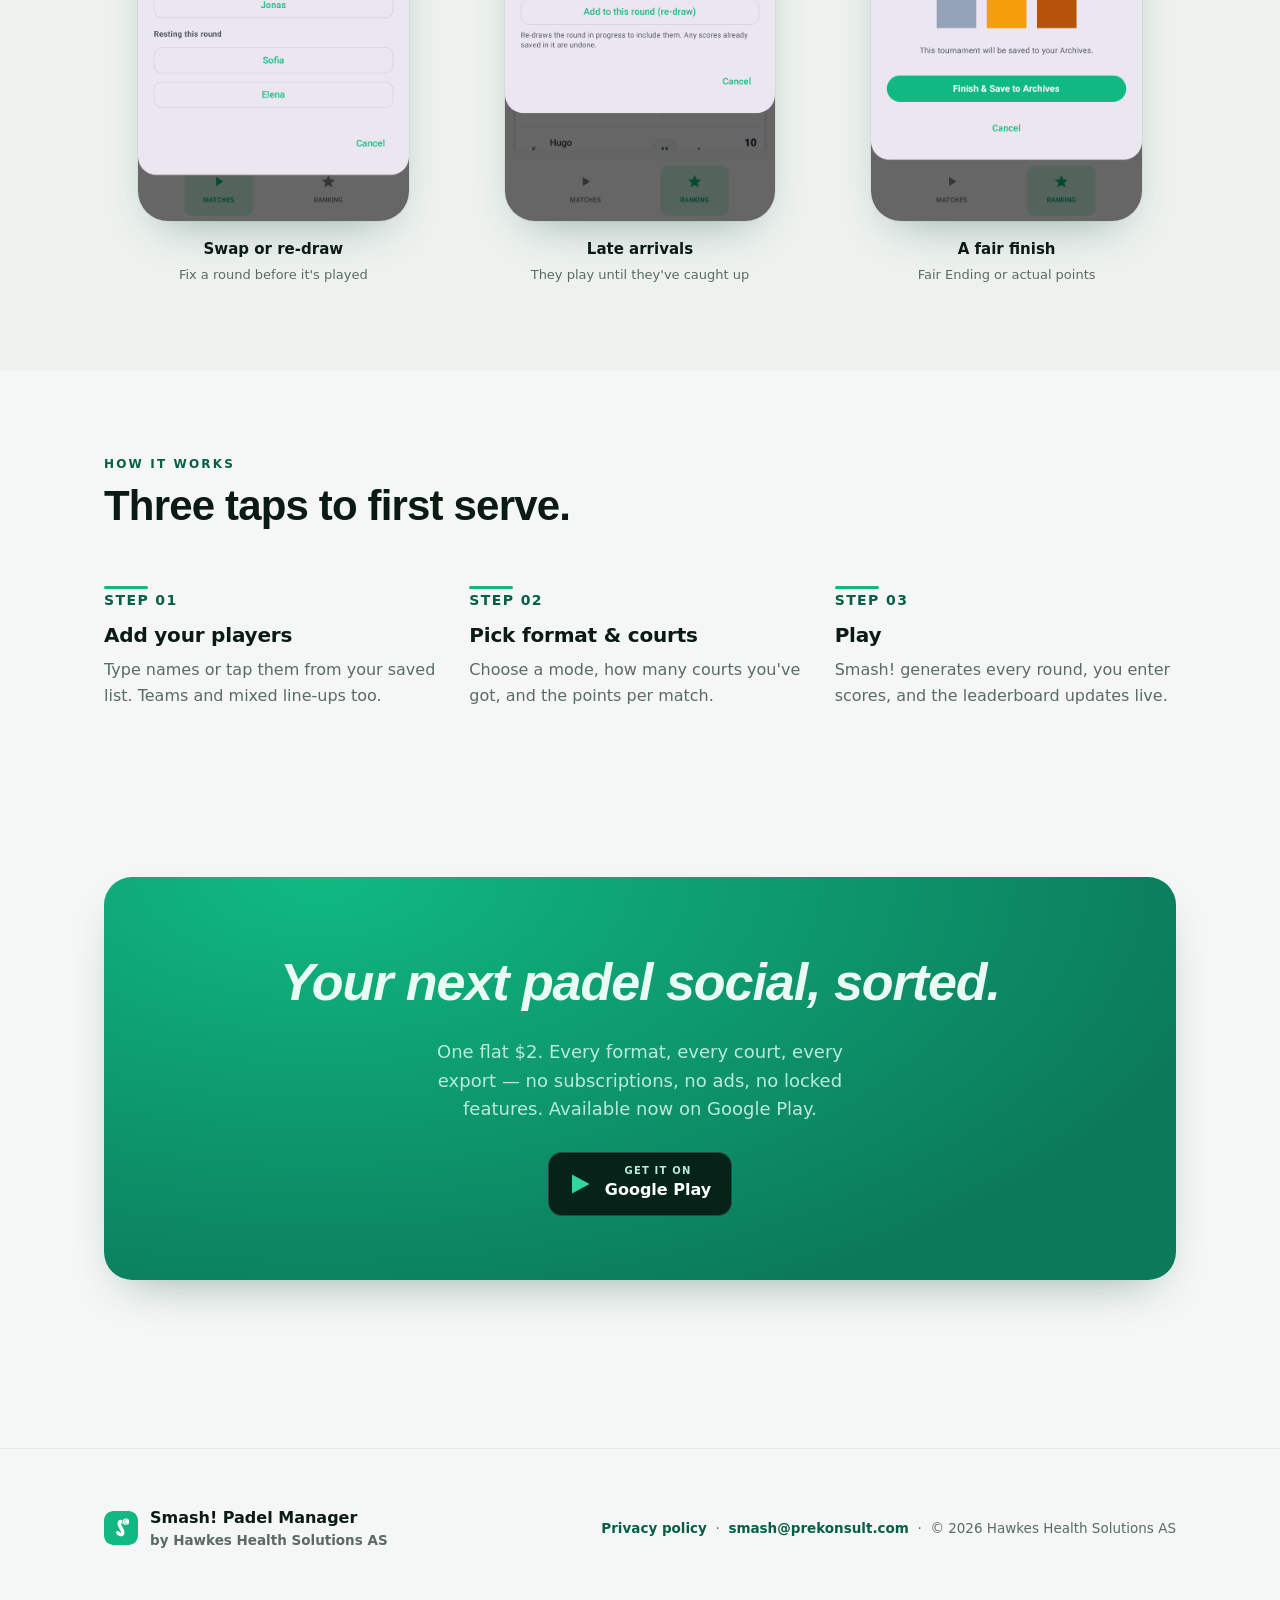
==== commit 3d7f16ee: "Landing: new screenshots and the 1.4 / 1.3 features - Screenshots regenerated with made-up names (th" ====
--- a/index.html
+++ b/index.html
@@ -3,19 +3,19 @@
 <head>
 <meta charset="utf-8">
 <meta name="viewport" content="width=device-width, initial-scale=1">
-<meta name="description" content="Run Americano & Mexicano padel tournaments from your phone — auto matchmaking, live leaderboard, fun post-match stats and Fair Ending. Works offline. One-time $2, available now on Google Play.">
+<meta name="description" content="Run Americano & Mexicano padel tournaments from your phone — auto matchmaking, late arrivals, live leaderboard, fun post-match stats and Fair Ending. Works offline. One-time $2, available now on Google Play.">
 <meta name="theme-color" content="#10B981">
 <link rel="icon" type="image/png" href="icon.png">
 <link rel="canonical" href="https://elkhawkes.github.io/smash-padel/">
 <meta property="og:type" content="website">
 <meta property="og:site_name" content="Smash! Padel Manager">
 <meta property="og:title" content="Smash! — Padel Manager">
-<meta property="og:description" content="Run Americano & Mexicano padel tournaments from your phone — auto matchmaking, live leaderboard, fun post-match stats and Fair Ending. Works offline. One-time $2, available now on Google Play.">
+<meta property="og:description" content="Run Americano & Mexicano padel tournaments from your phone — auto matchmaking, late arrivals, live leaderboard, fun post-match stats and Fair Ending. Works offline. One-time $2, available now on Google Play.">
 <meta property="og:image" content="https://elkhawkes.github.io/smash-padel/og-image.png">
 <meta property="og:url" content="https://elkhawkes.github.io/smash-padel/">
 <meta name="twitter:card" content="summary_large_image">
 <meta name="twitter:title" content="Smash! — Padel Manager">
-<meta name="twitter:description" content="Run Americano & Mexicano padel tournaments from your phone — auto matchmaking, live leaderboard, fun post-match stats and Fair Ending. Works offline. One-time $2, available now on Google Play.">
+<meta name="twitter:description" content="Run Americano & Mexicano padel tournaments from your phone — auto matchmaking, late arrivals, live leaderboard, fun post-match stats and Fair Ending. Works offline. One-time $2, available now on Google Play.">
 <meta name="twitter:image" content="https://elkhawkes.github.io/smash-padel/og-image.png">
 <style>html{-webkit-text-size-adjust:100%}img,svg{vertical-align:middle}</style>
 <title>Smash! Padel Manager</title>
@@ -103,8 +103,8 @@
   .price-note b{ color:#fff; font-weight:800; }
 
   /* phone */
-  /* frame ratio matches the screenshot files (1252x2503) so nothing is cropped */
-  .phone{ position:relative; width:min(288px,80%); margin:0 auto; aspect-ratio:1252/2503; border-radius:30px; overflow:hidden;
+  /* frame ratio matches the screenshot files (1233x2460) so nothing is cropped */
+  .phone{ position:relative; width:min(288px,80%); margin:0 auto; aspect-ratio:1233/2460; border-radius:30px; overflow:hidden;
     background:var(--surface); box-shadow:0 40px 80px -32px rgba(0,0,0,.55), 0 0 0 1px var(--line); transform:rotate(1.4deg); }
   .phone img{ width:100%; height:100%; object-fit:cover; display:block; }
   .phone.small{ transform:none; box-shadow:var(--shadow), 0 0 0 1px var(--line); }
@@ -252,7 +252,7 @@
       <div class="price-note">One&#8209;time <b>$2</b> &nbsp;·&nbsp; no subscriptions, no ads, nothing locked behind a paywall.</div>
     </div>
     <div class="reveal in">
-      <div class="phone"><img src="[data-uri]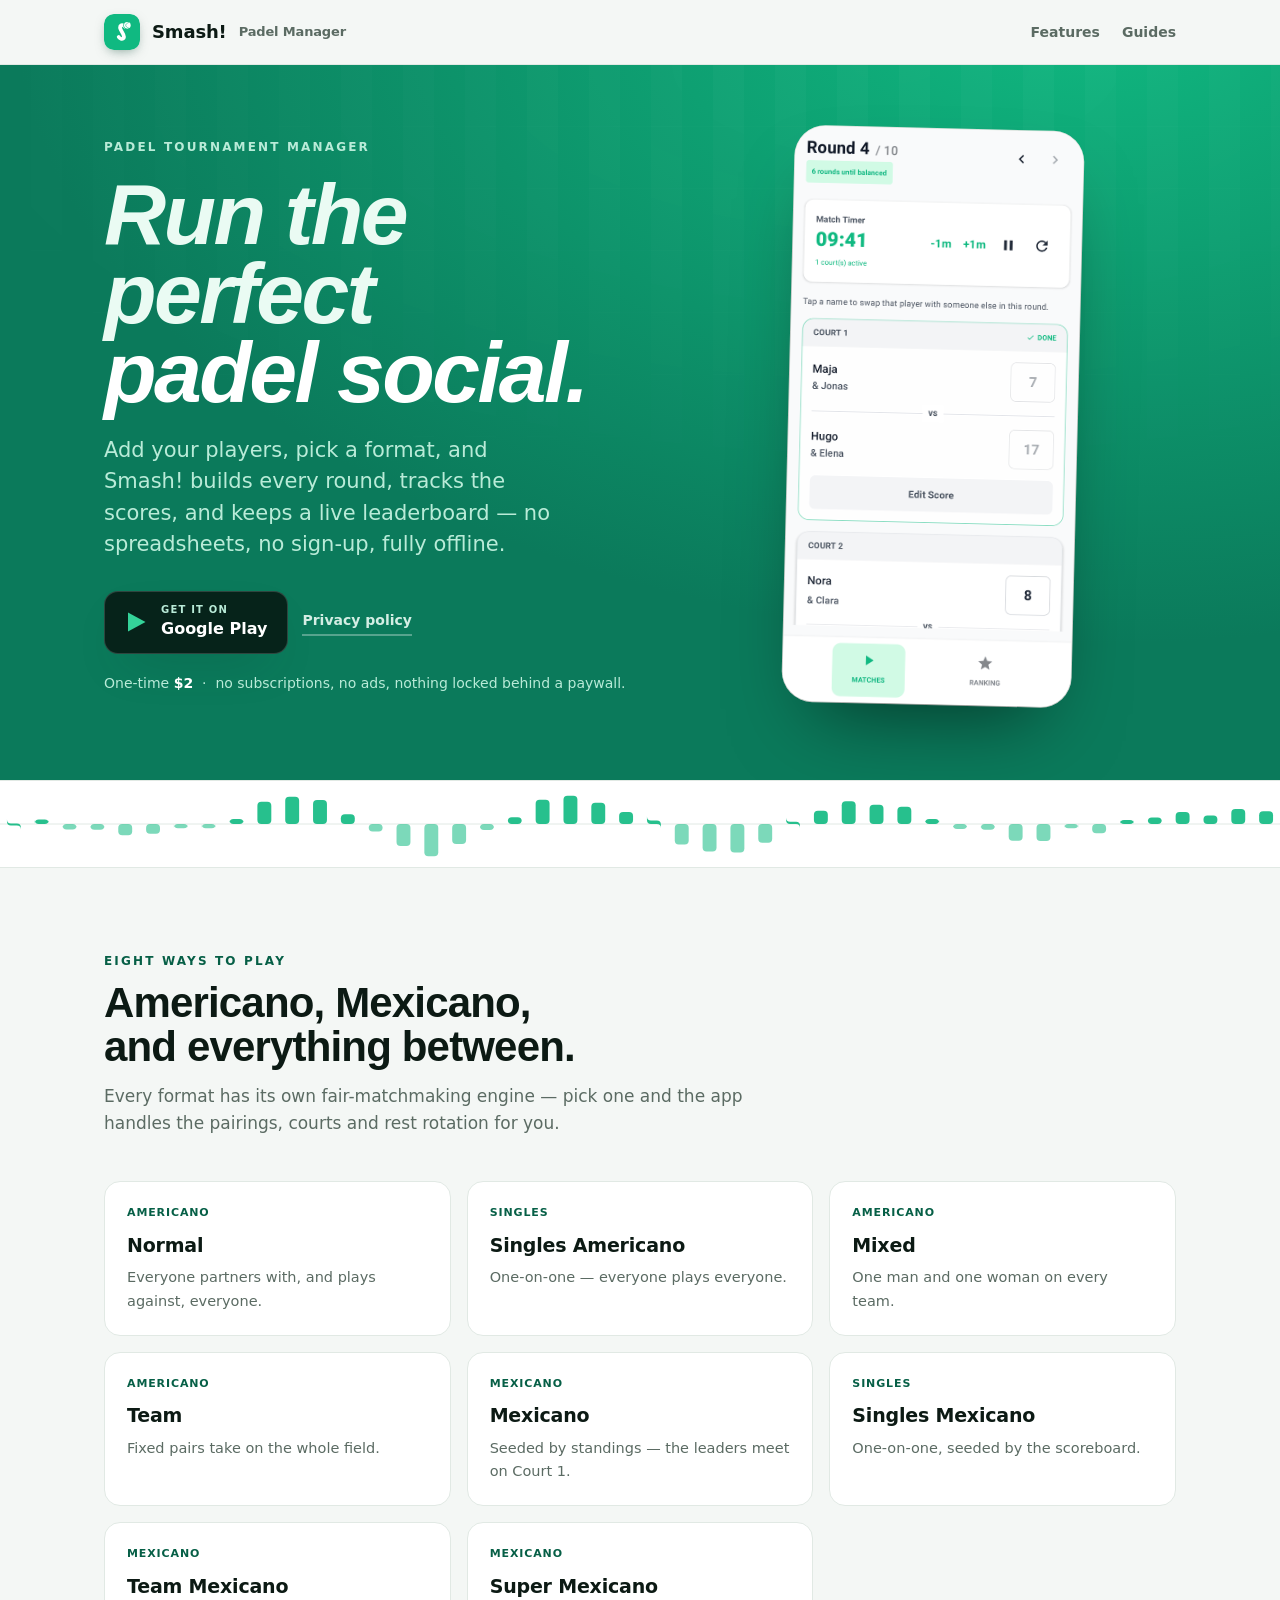
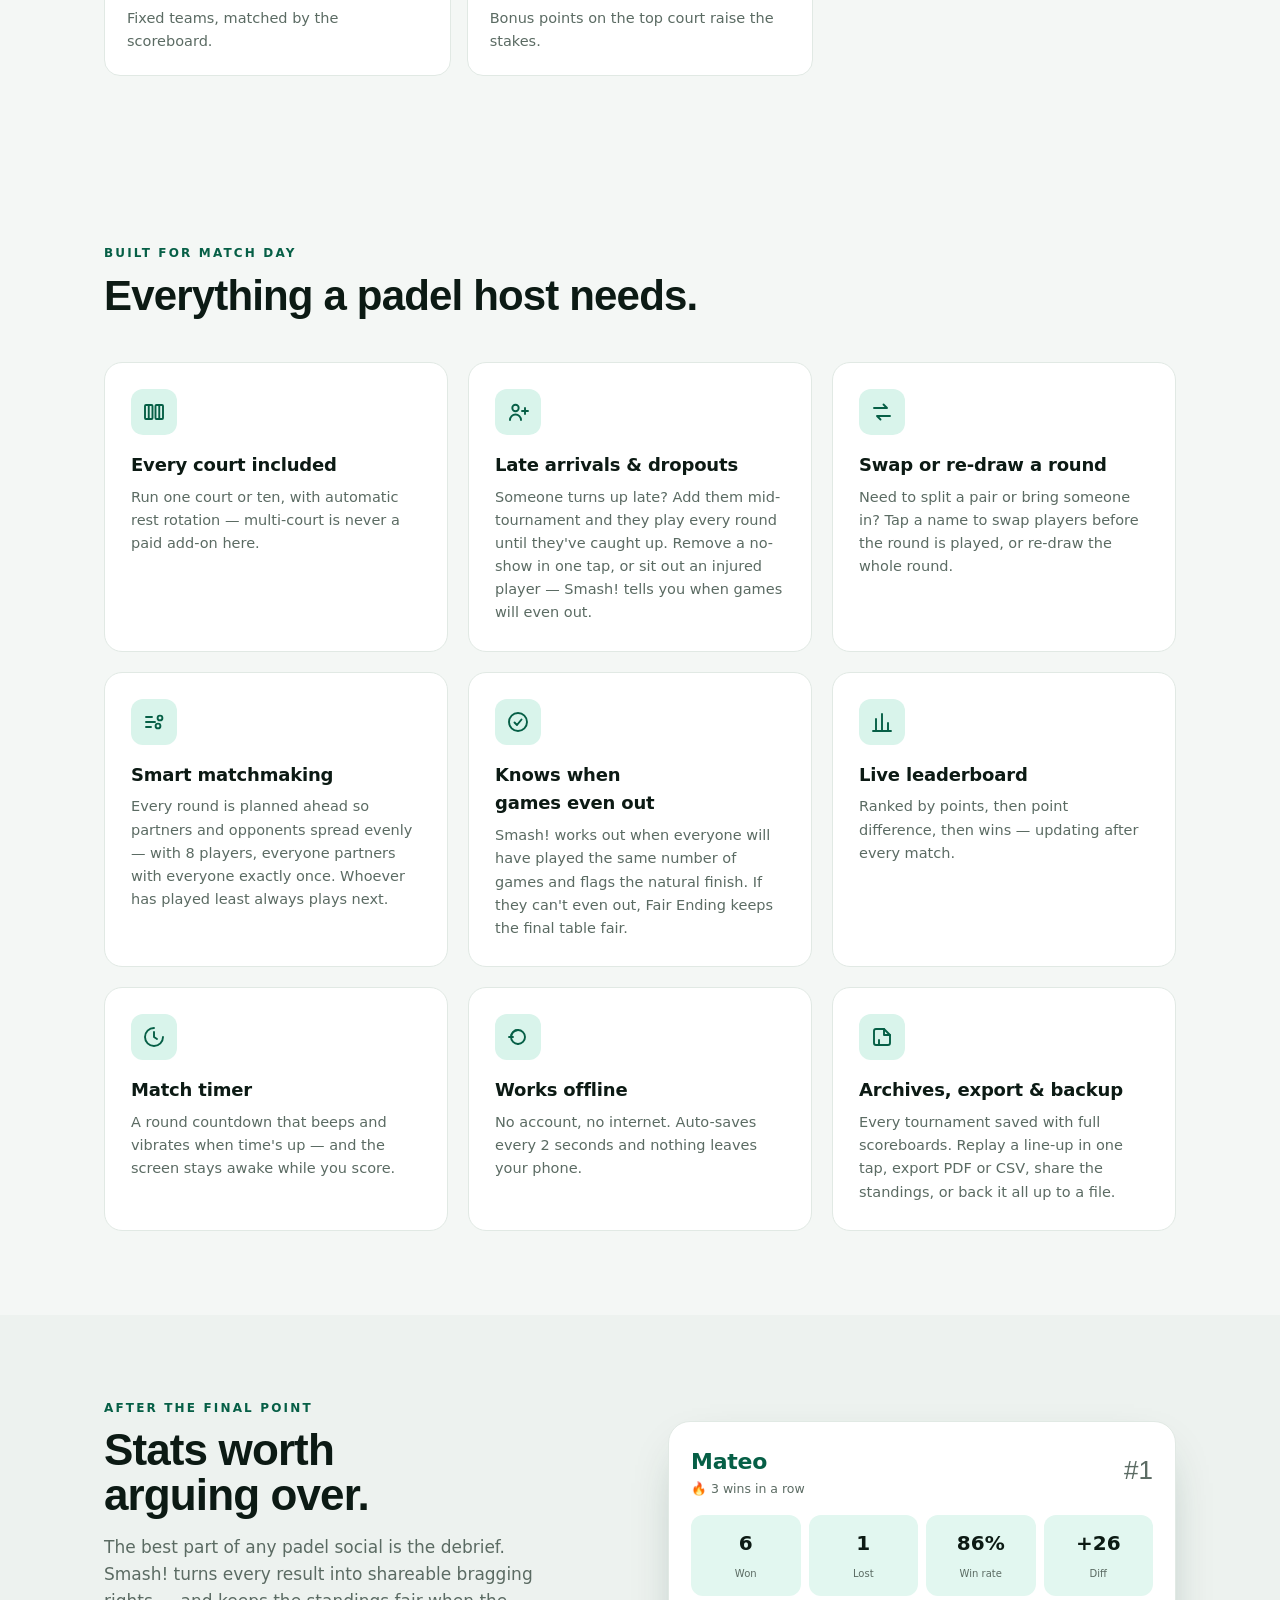
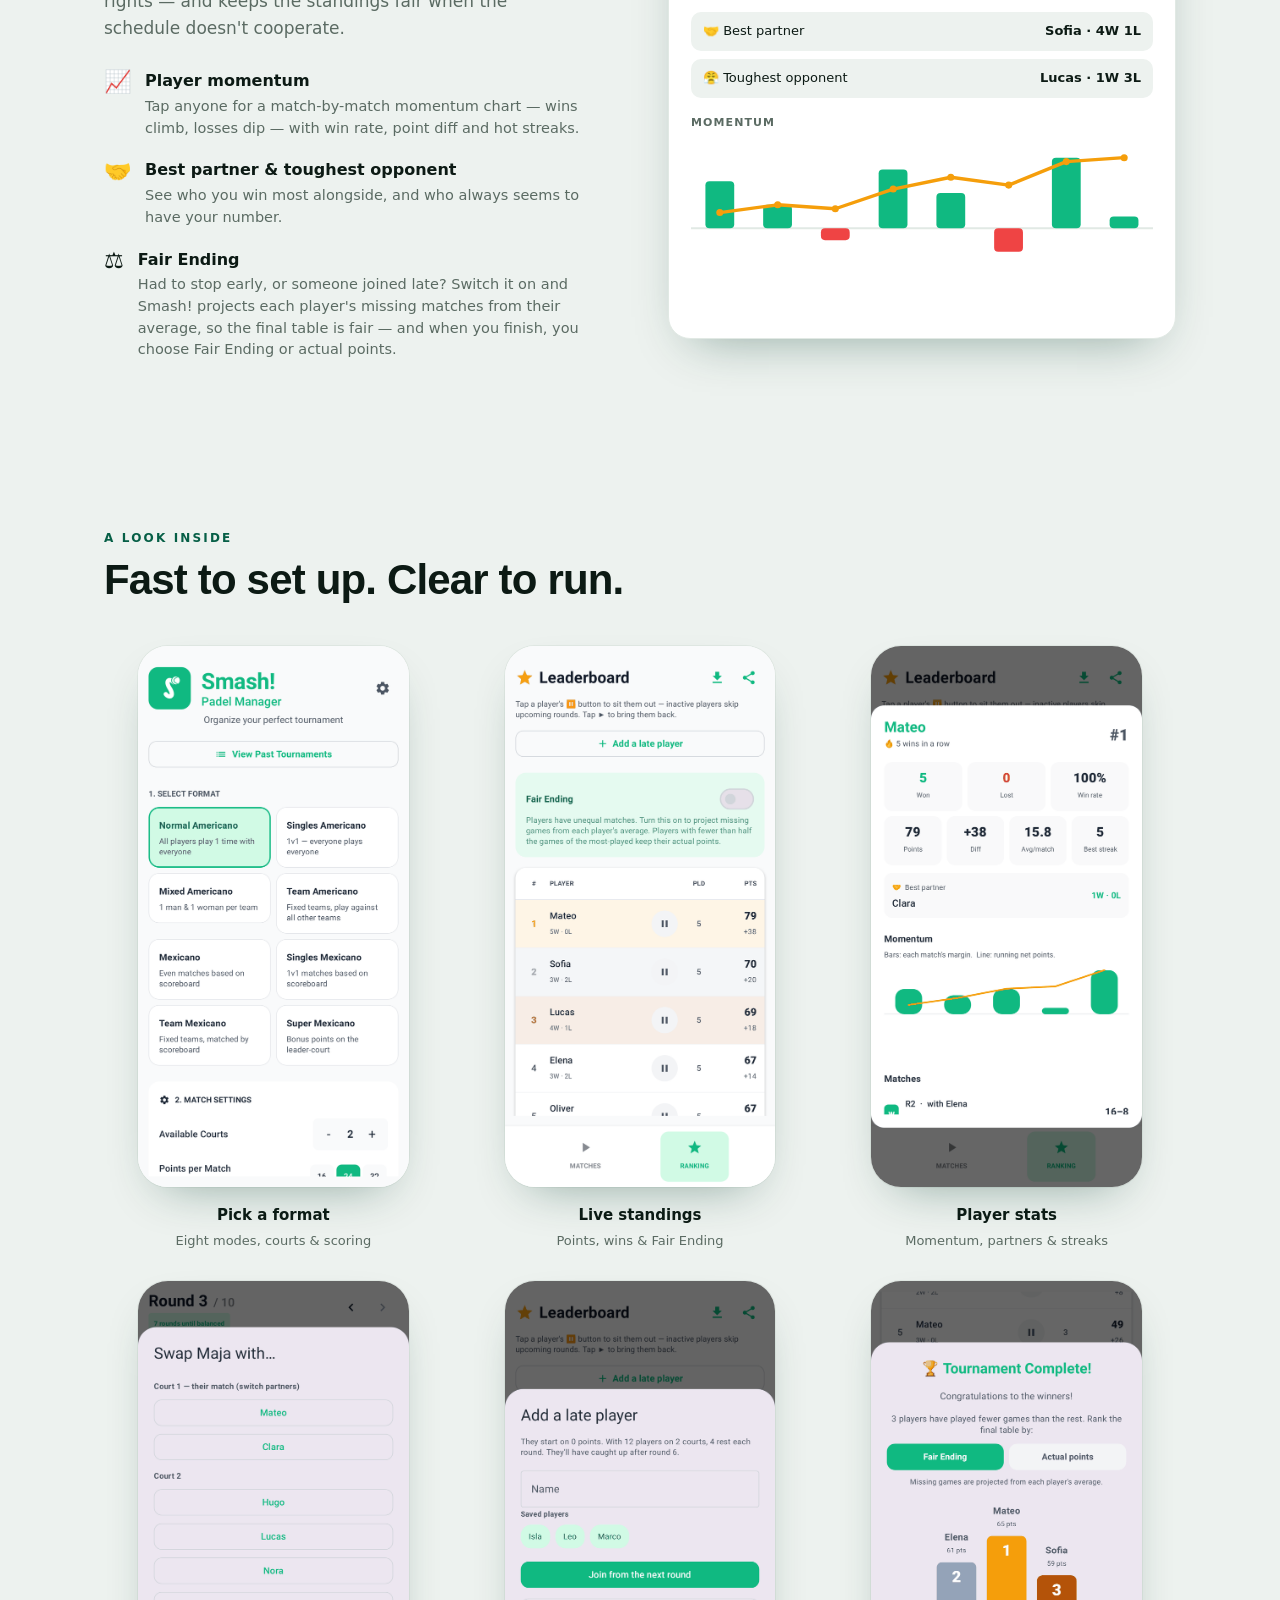
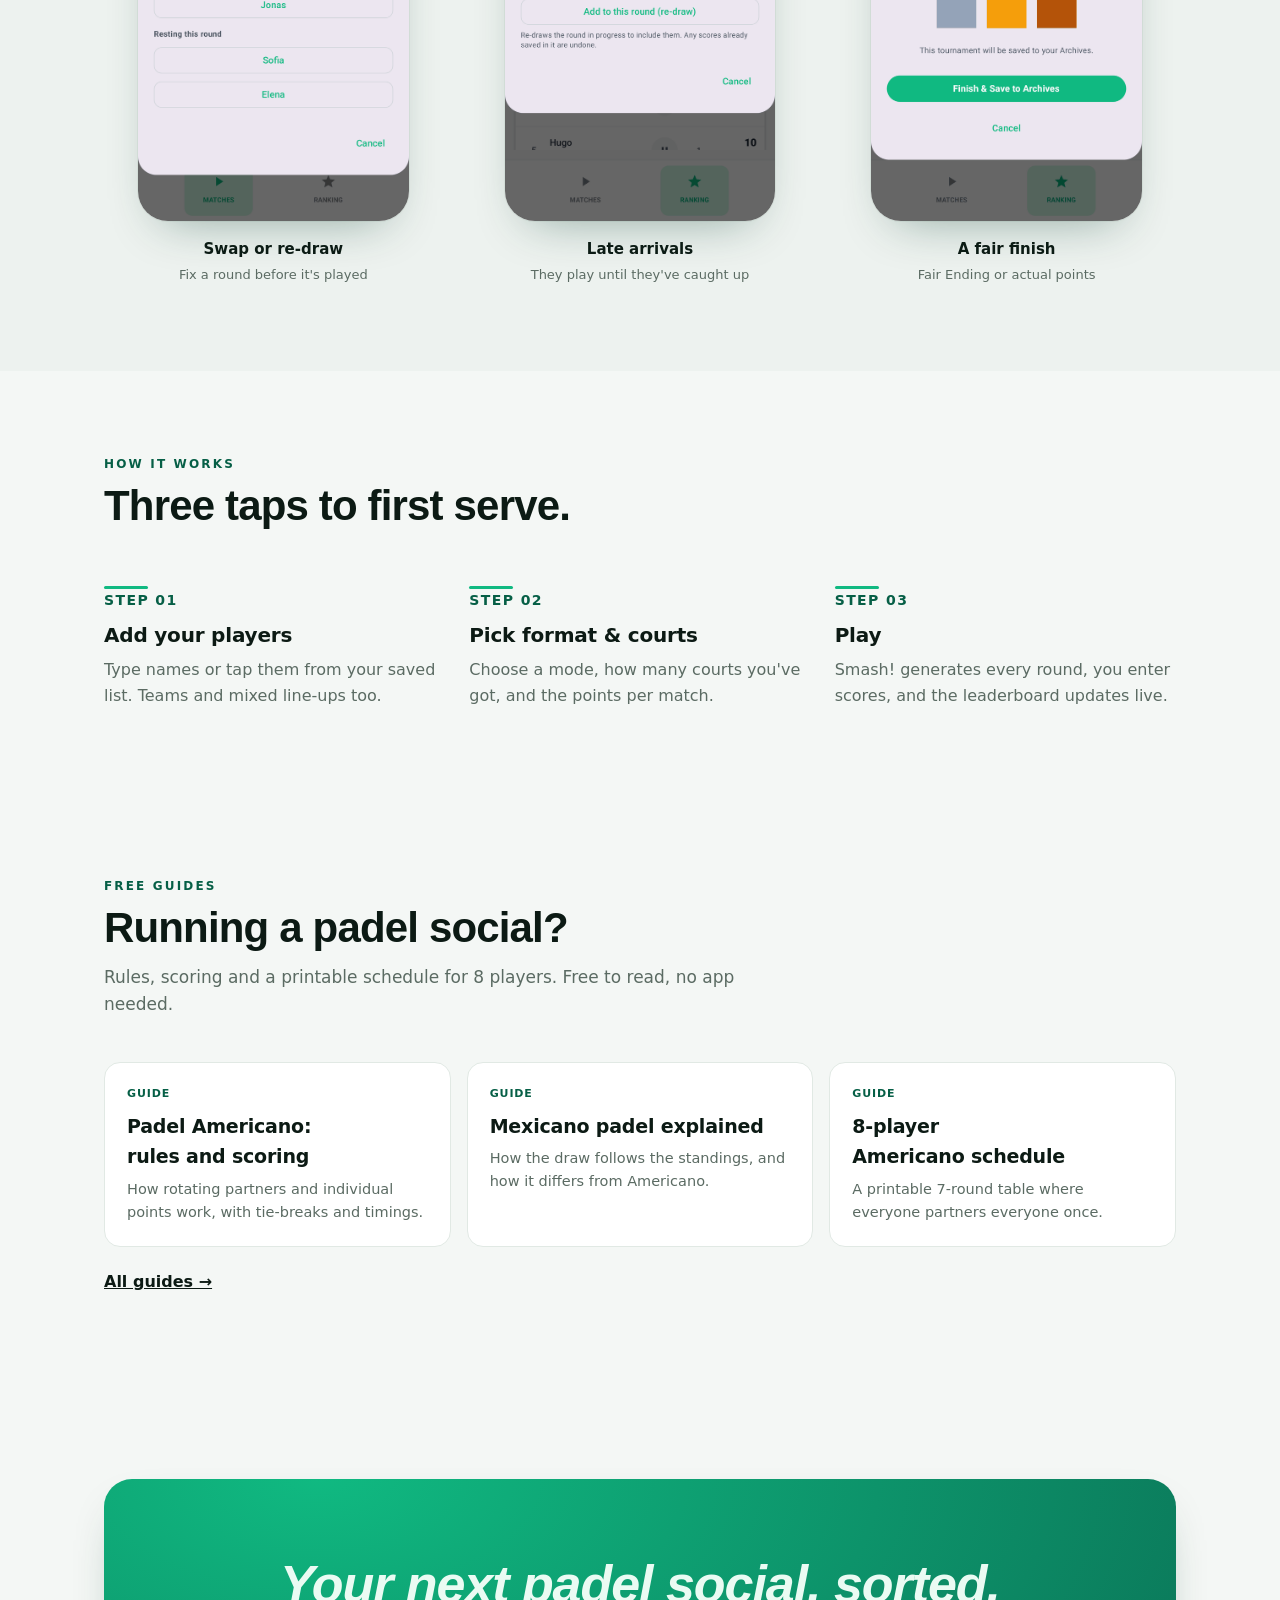
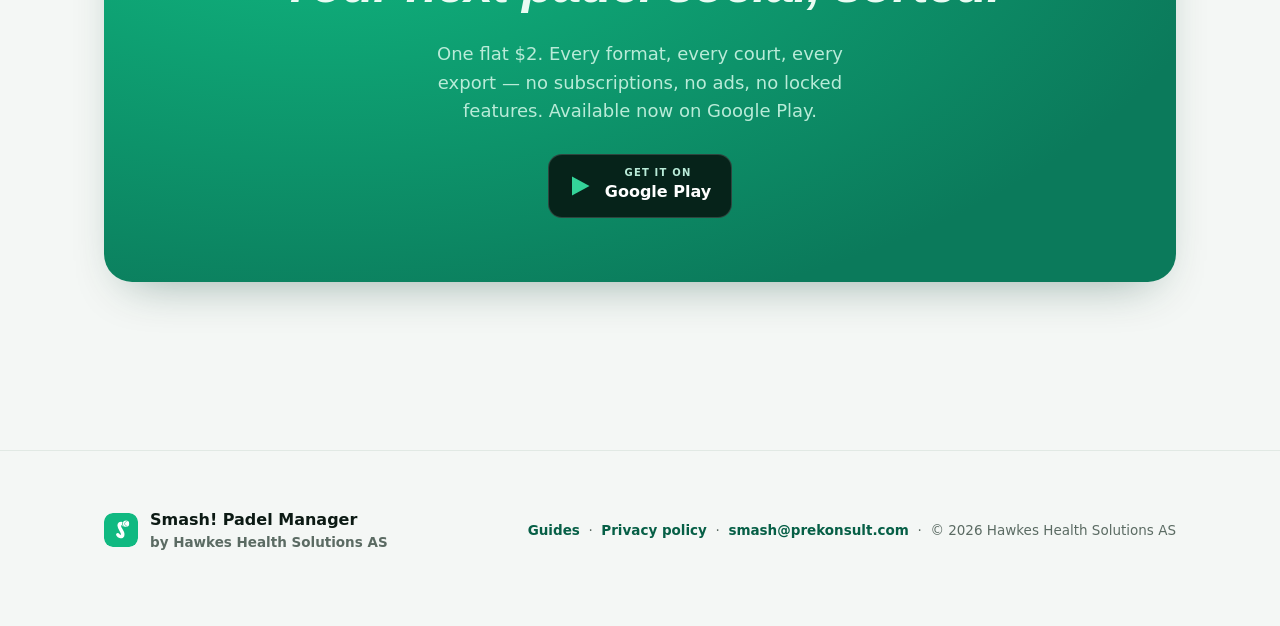
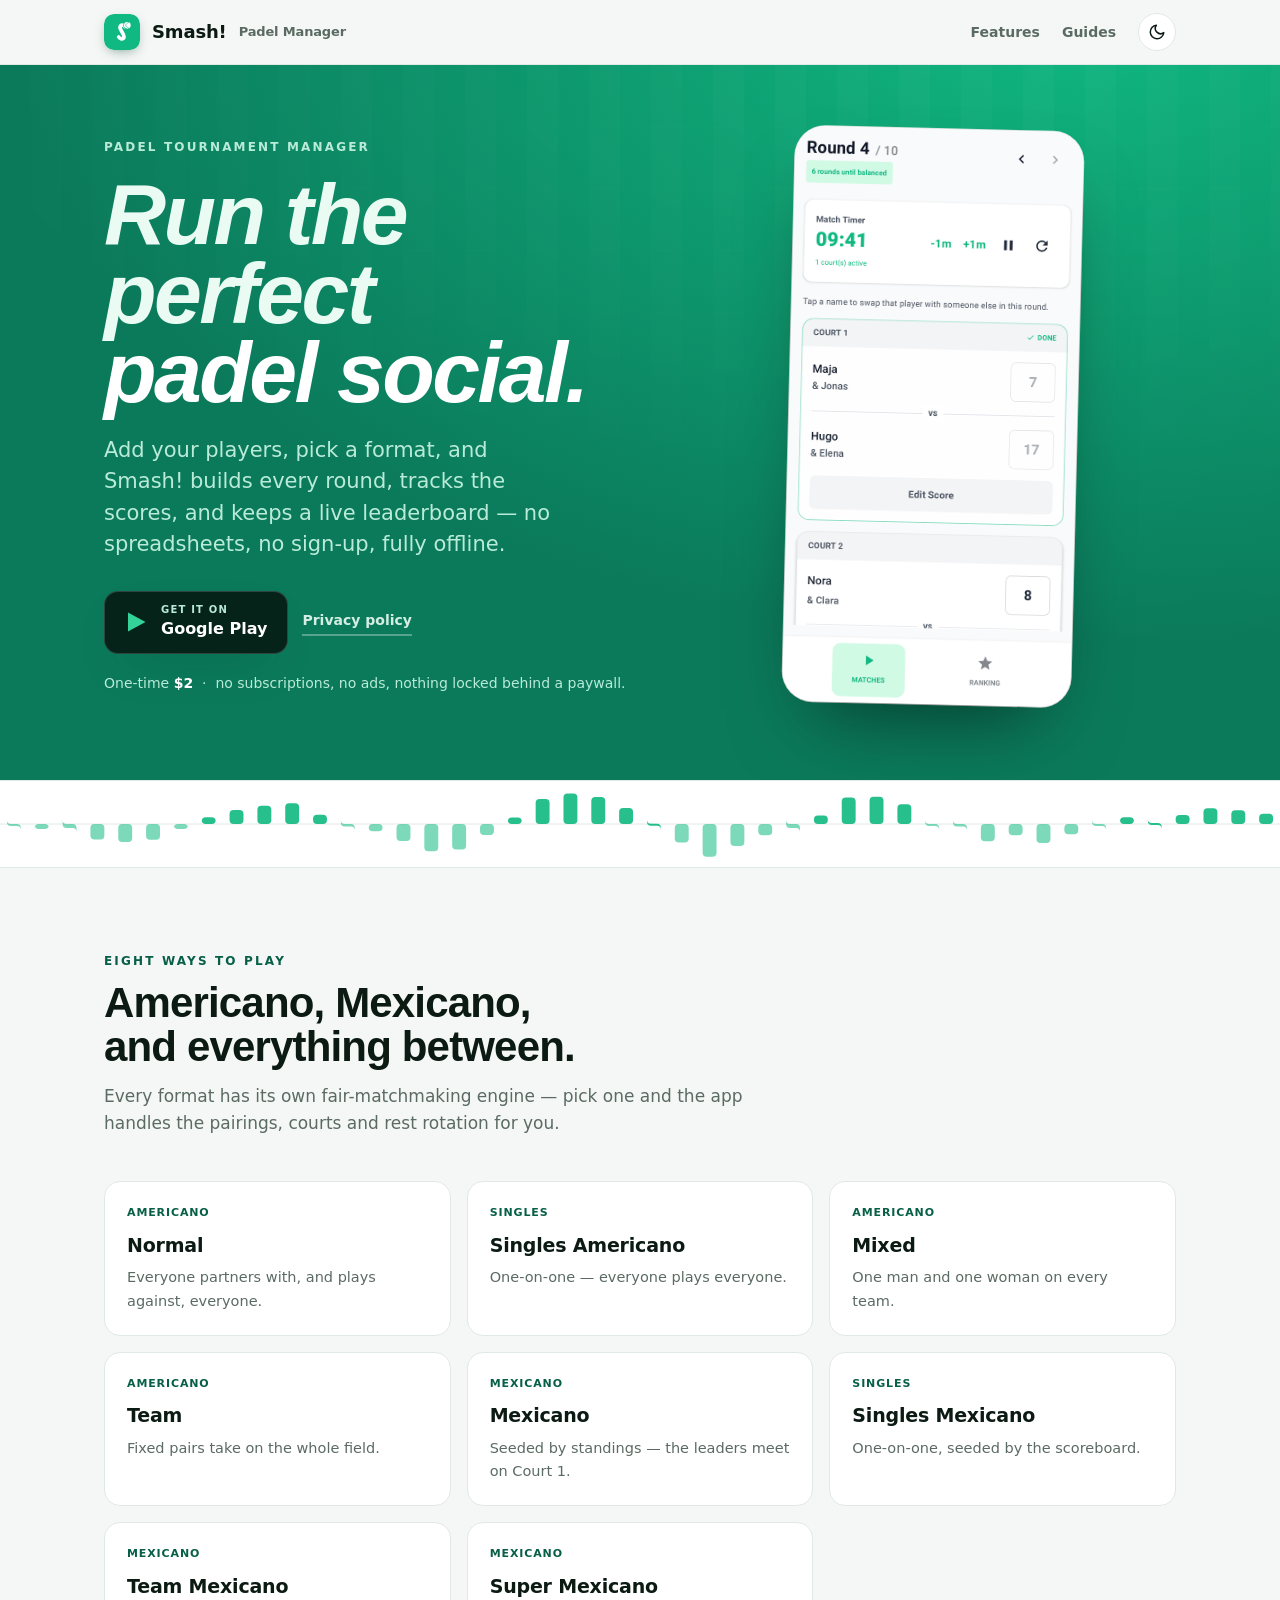
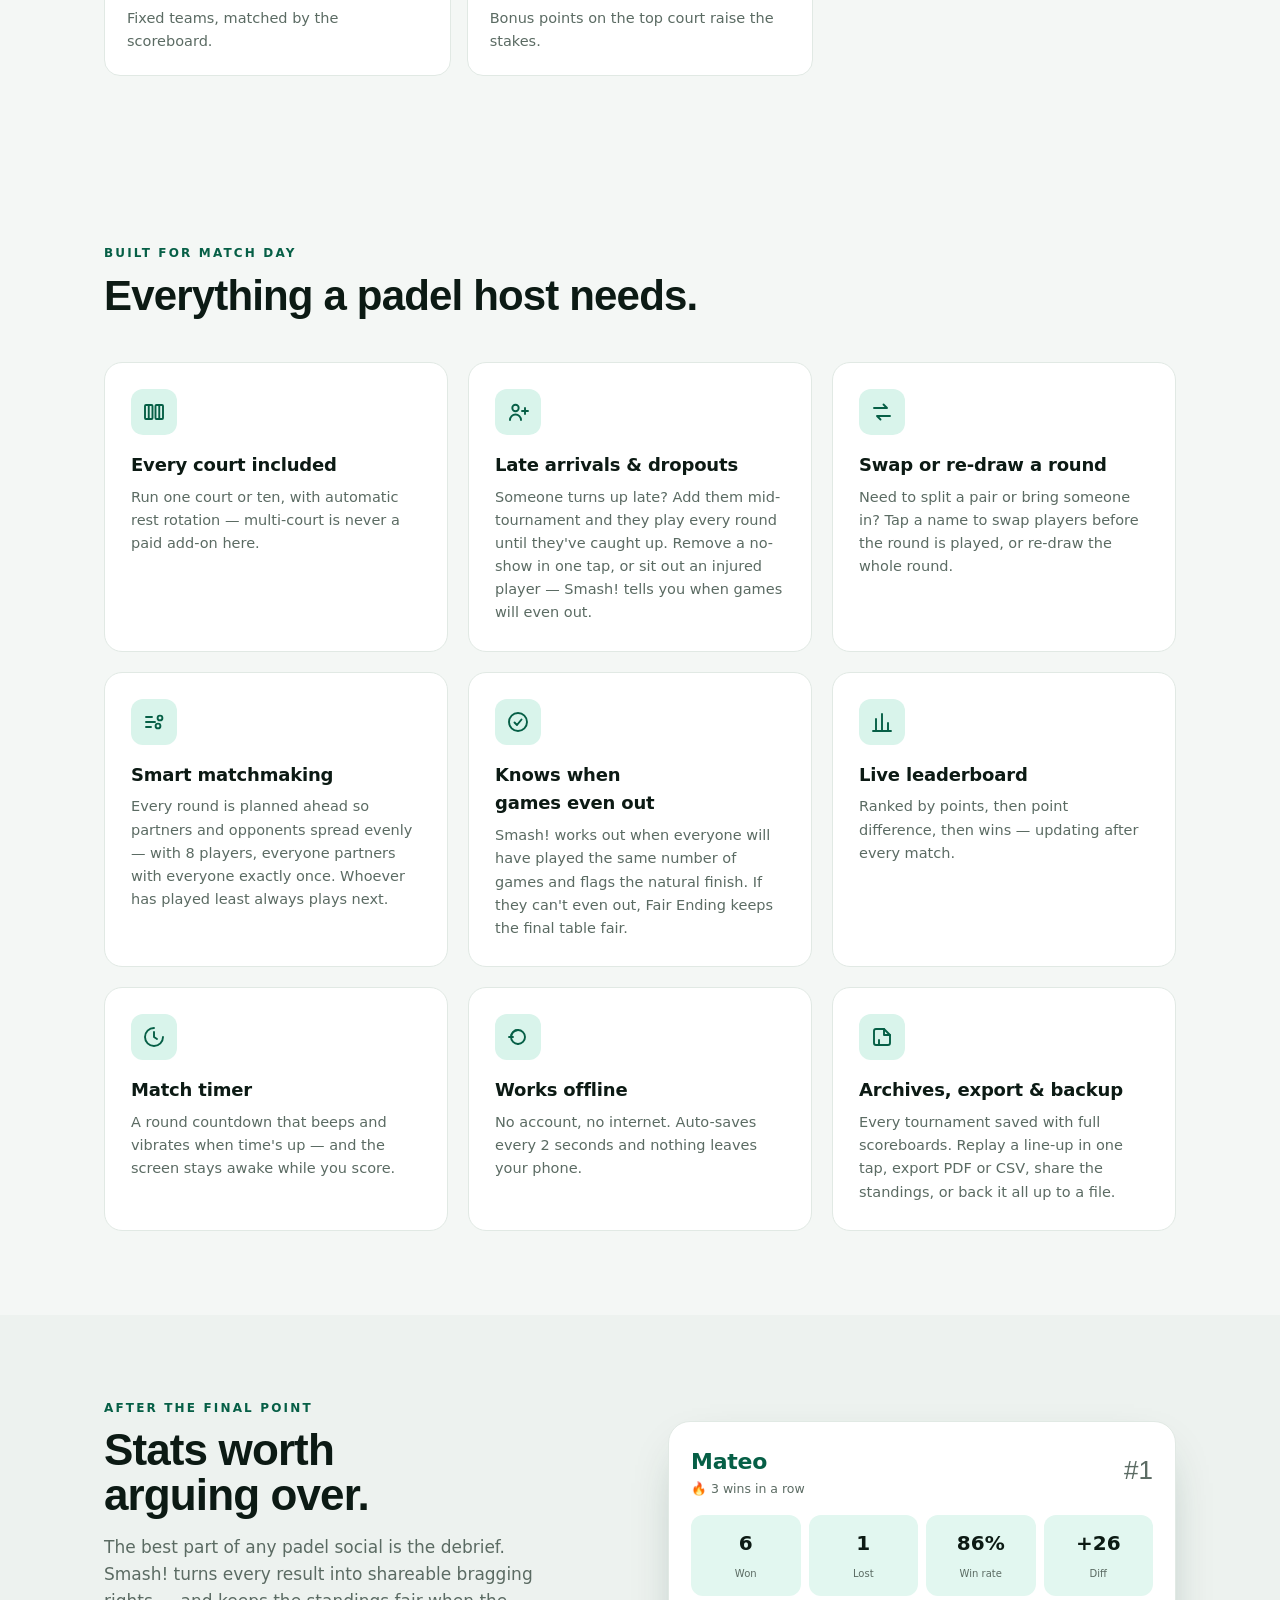
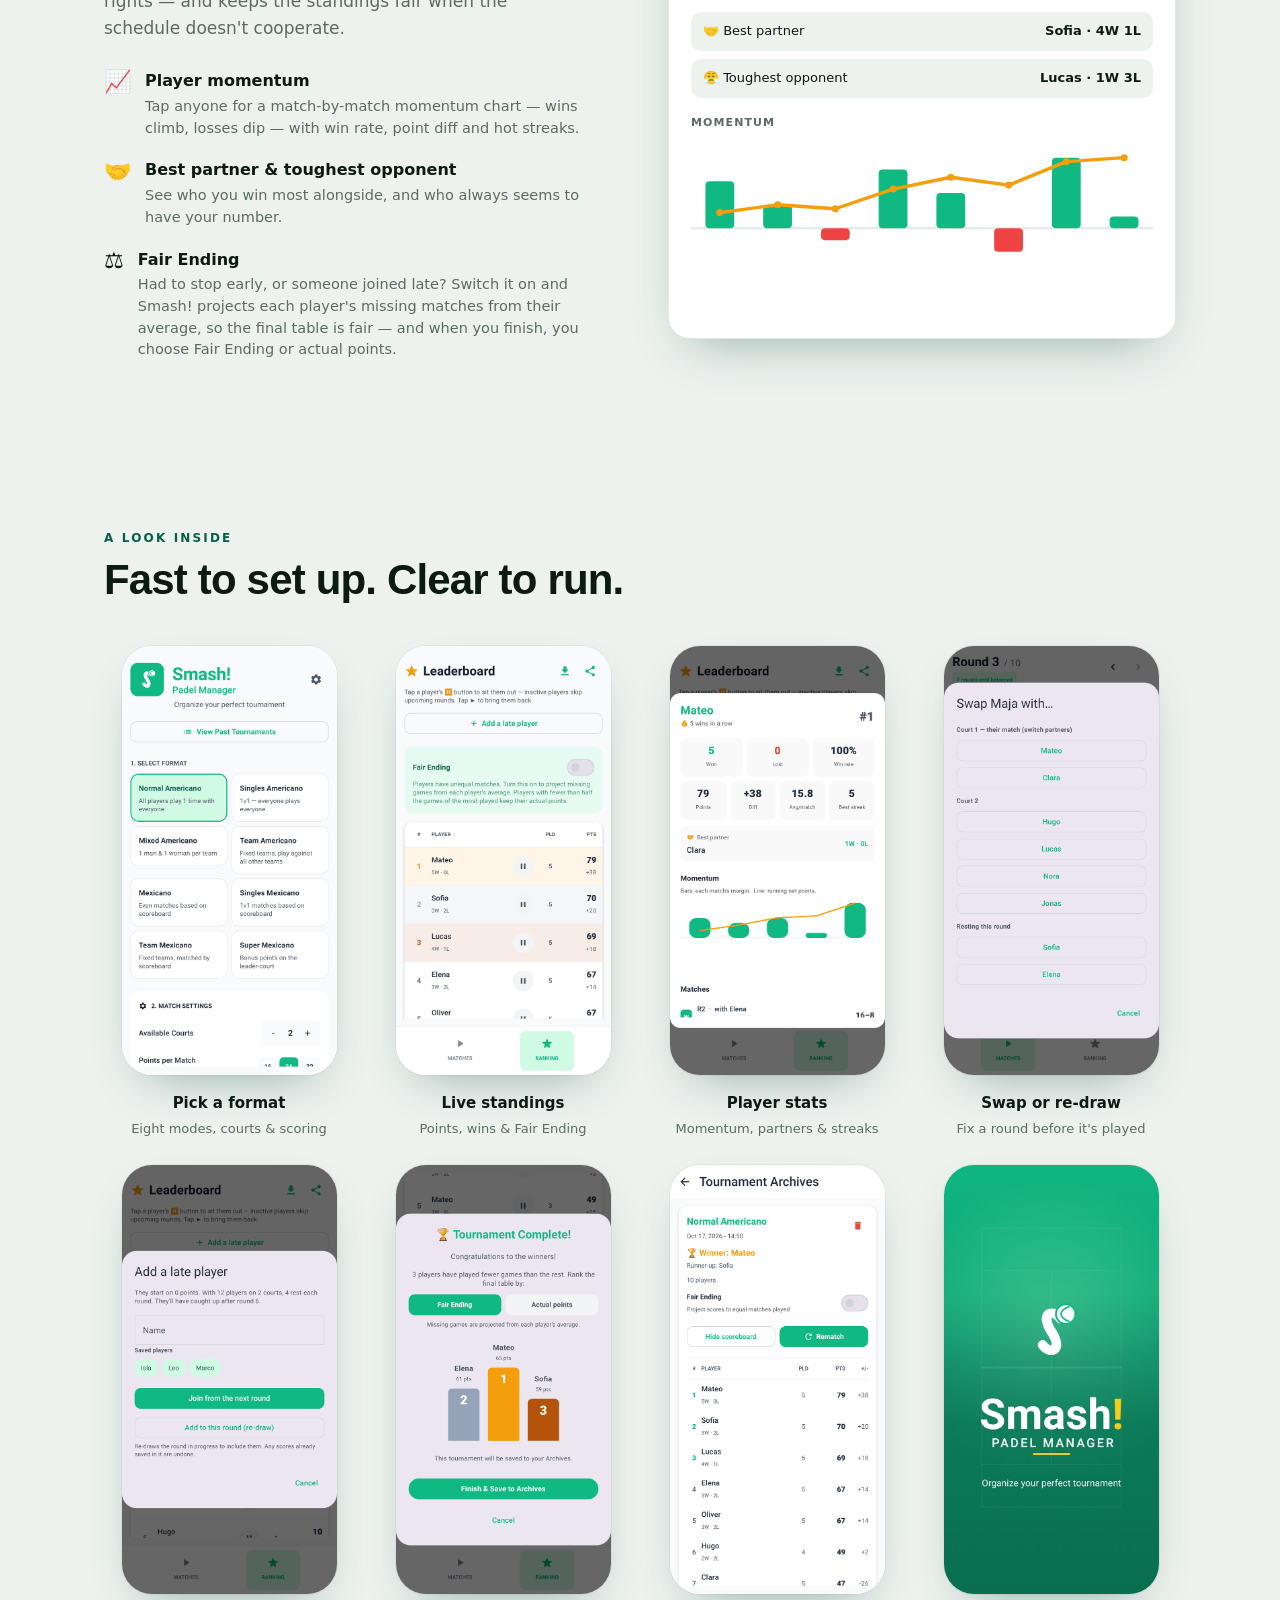
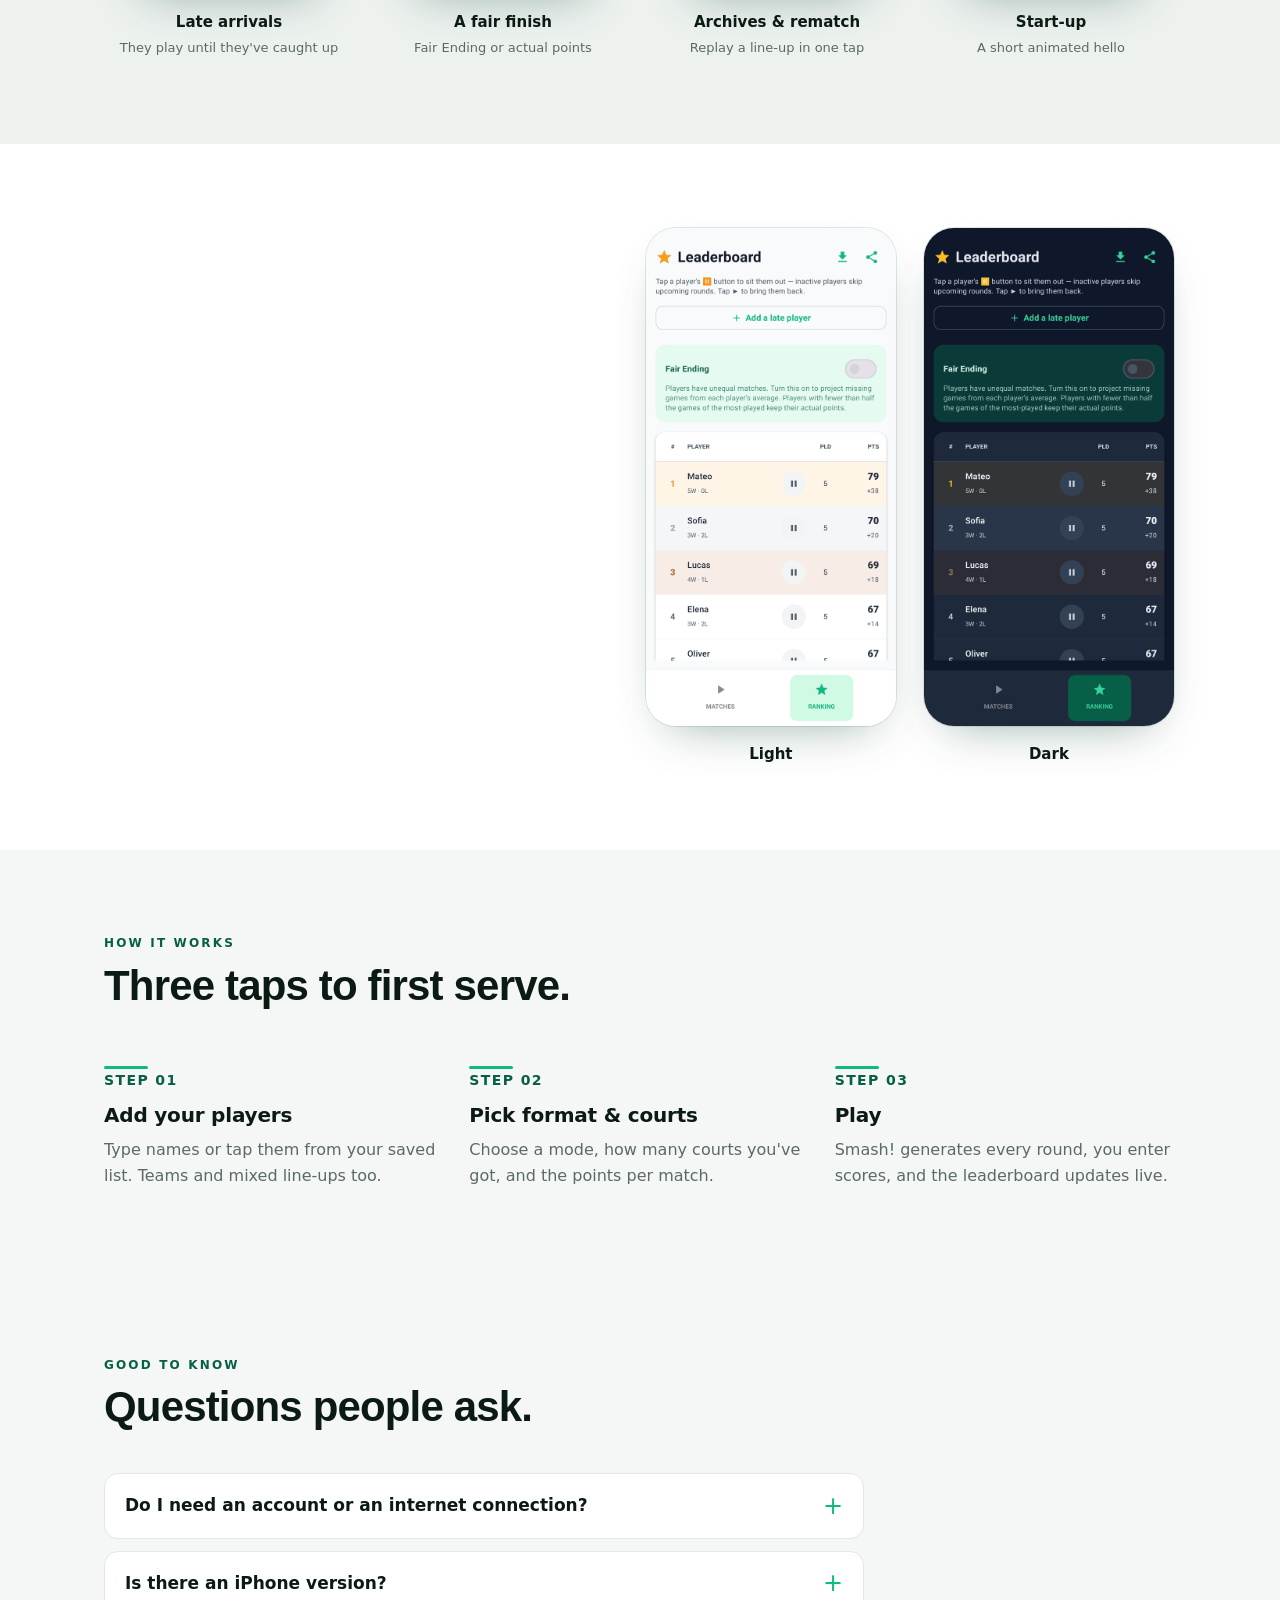
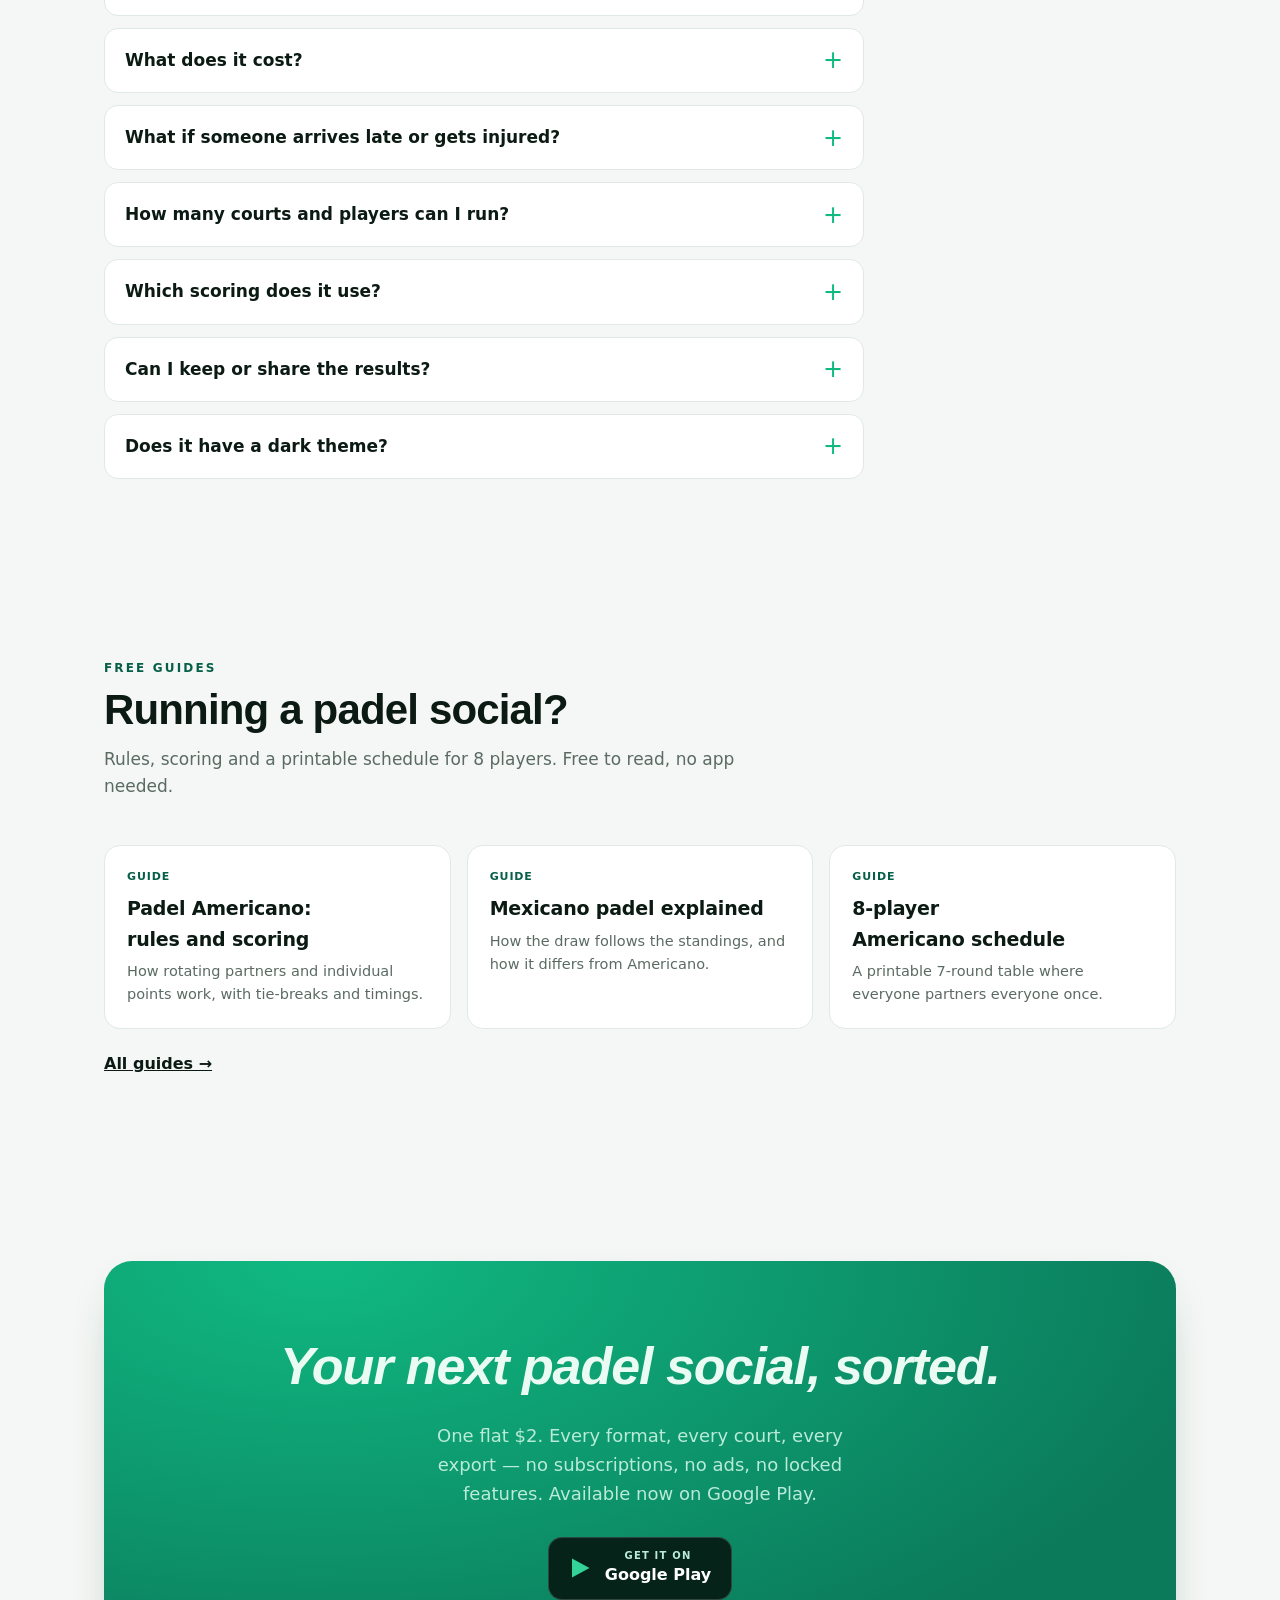
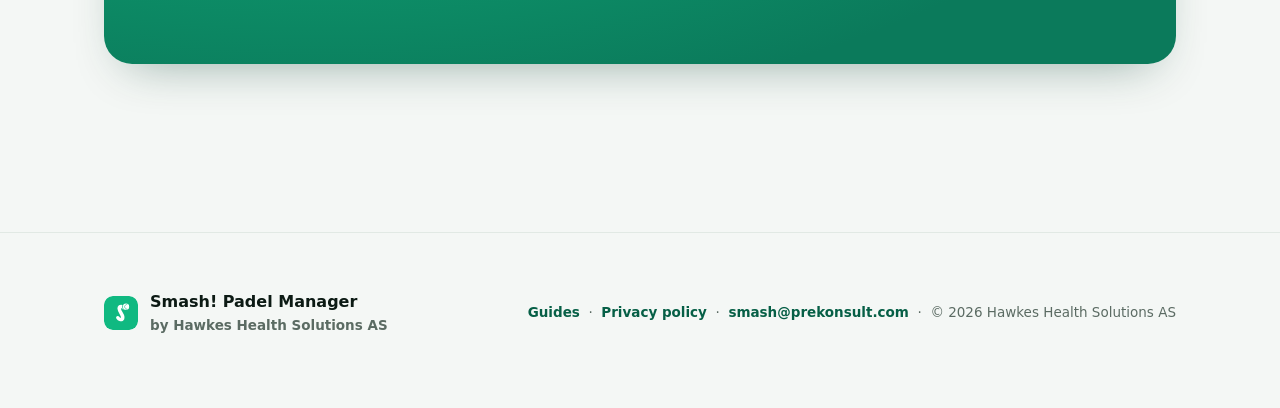
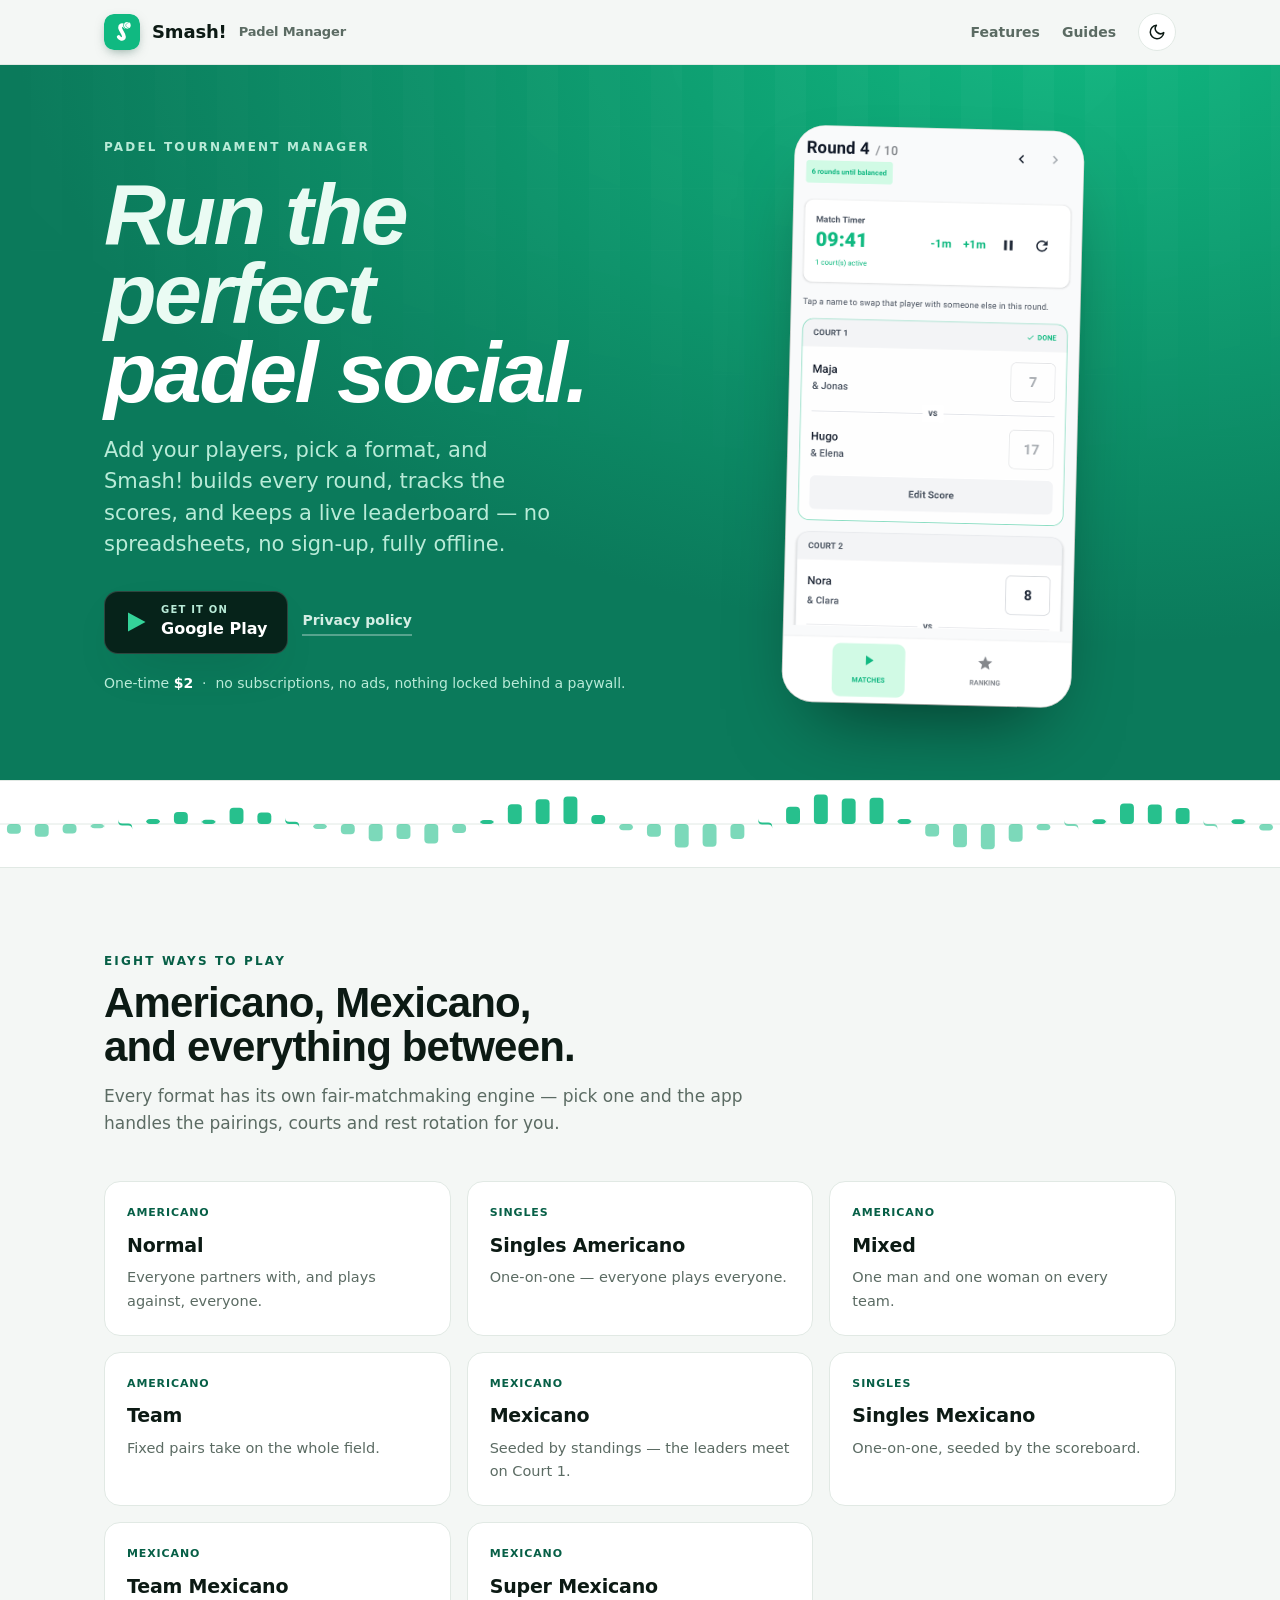
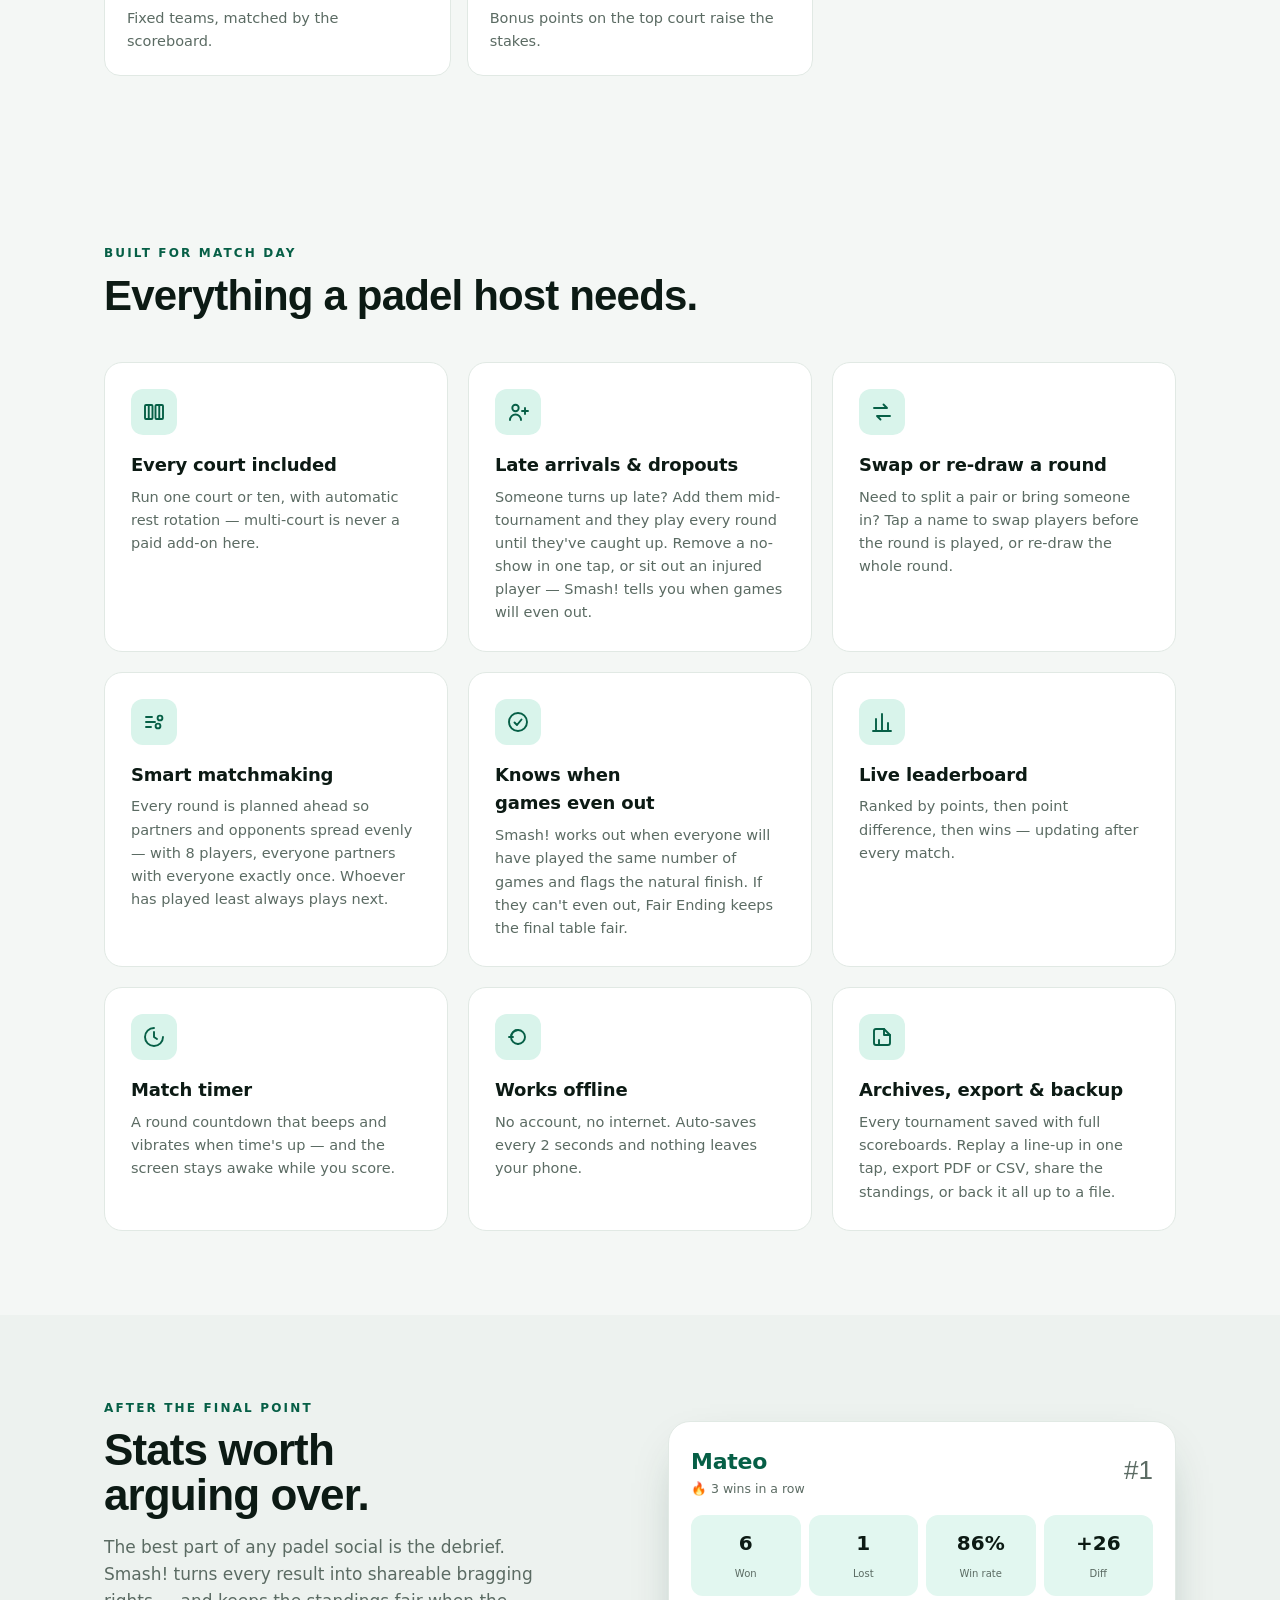
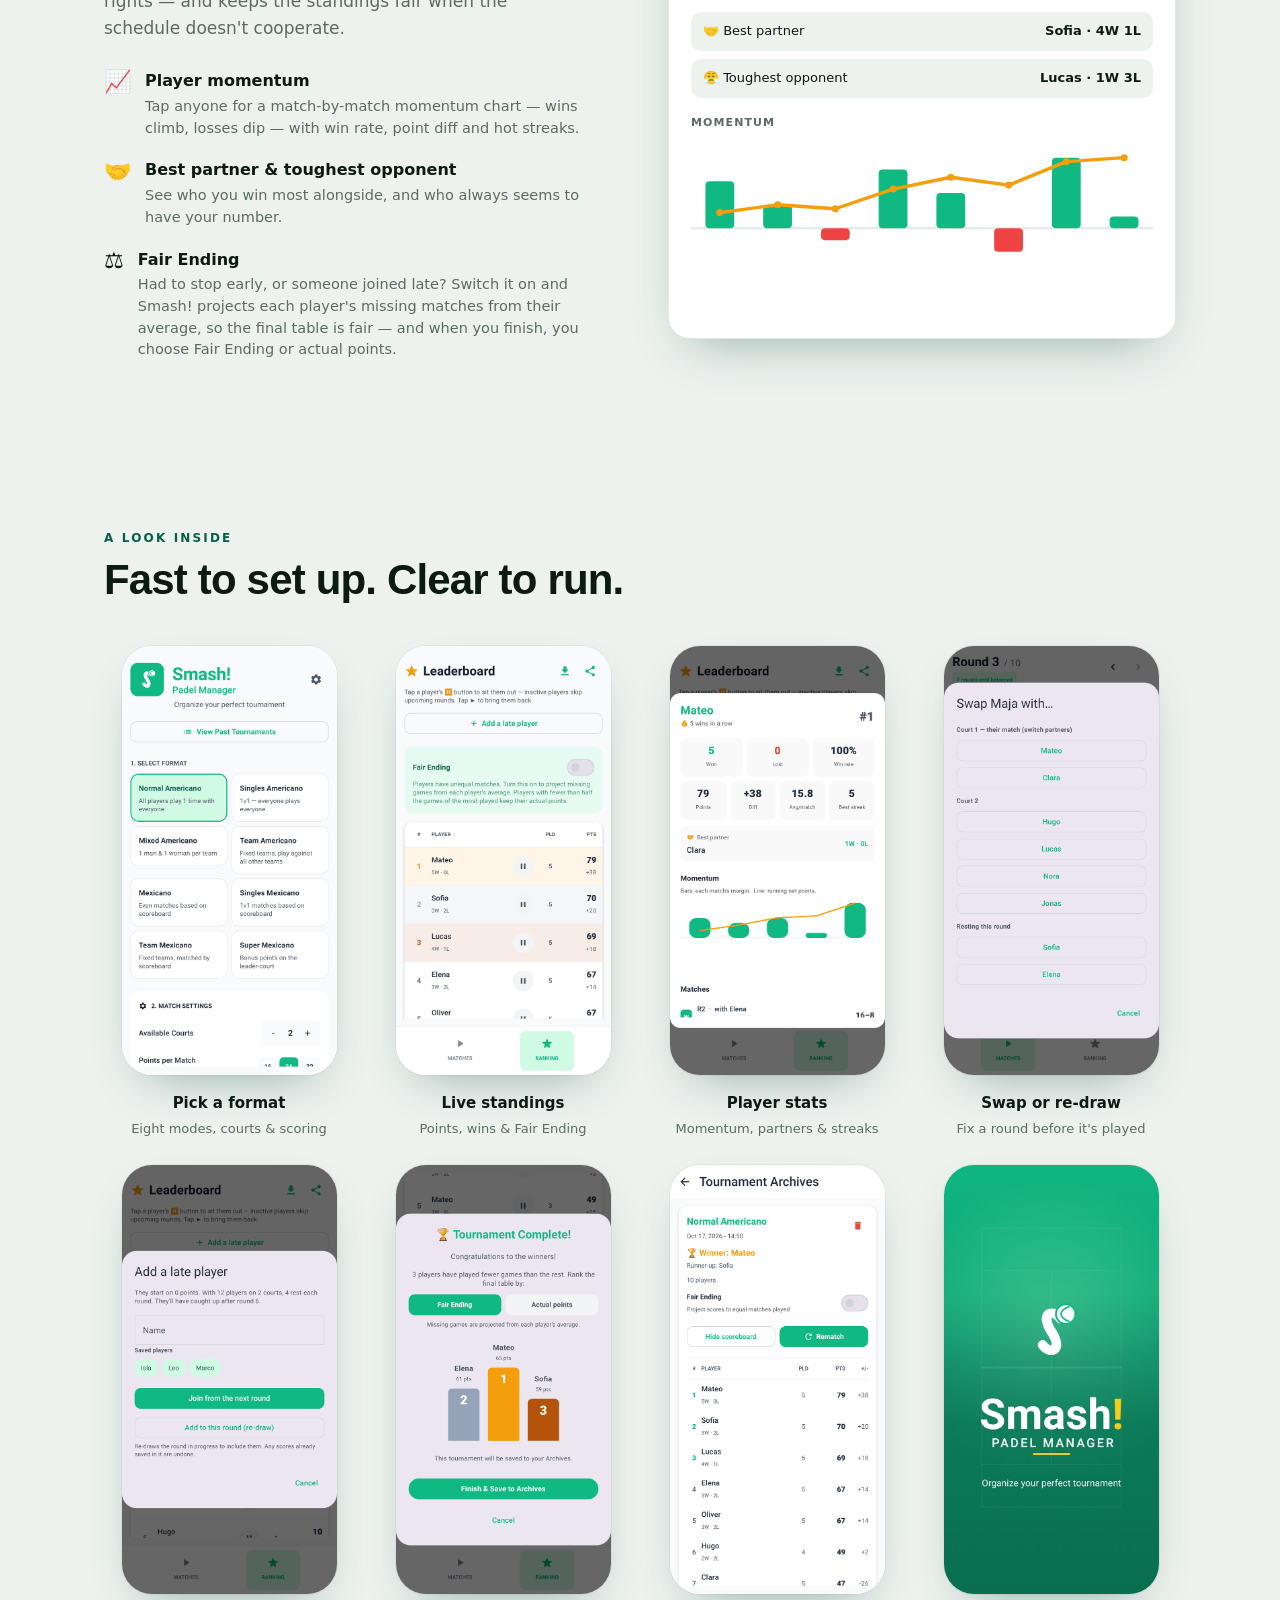
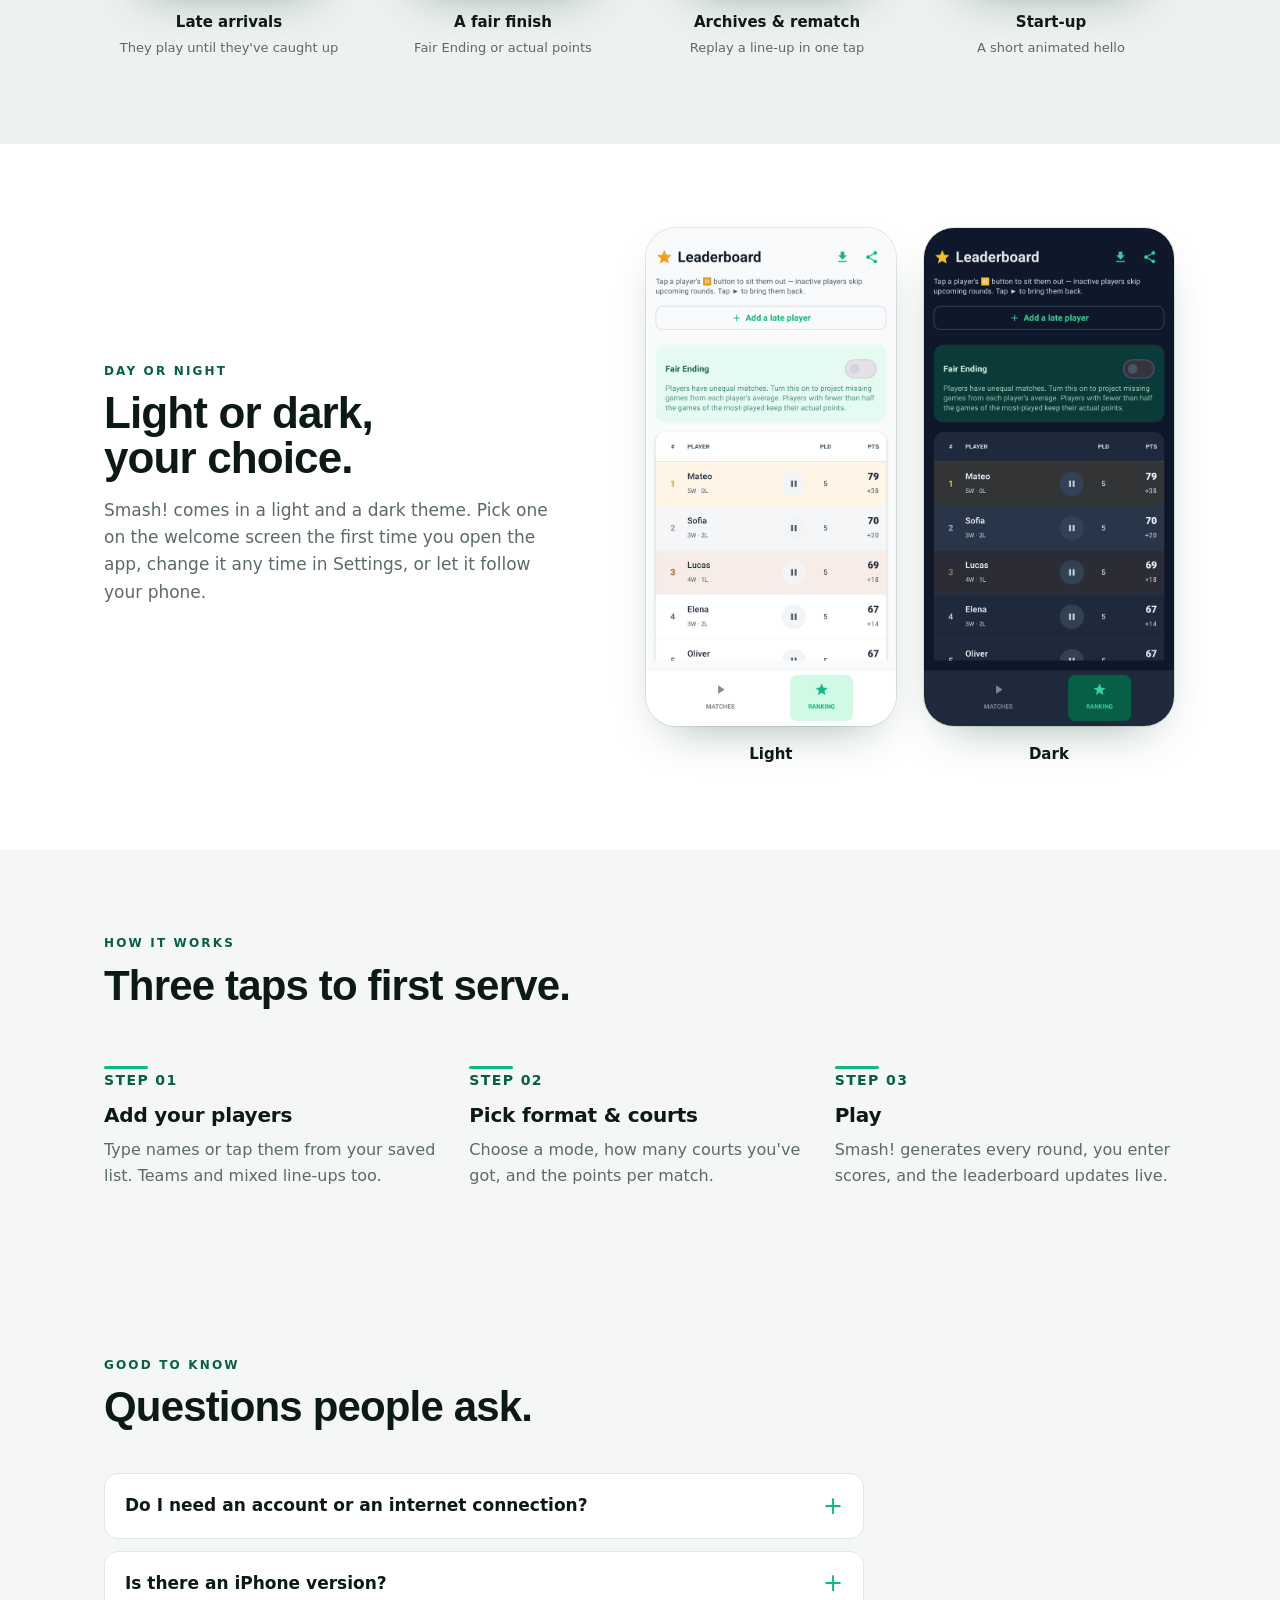
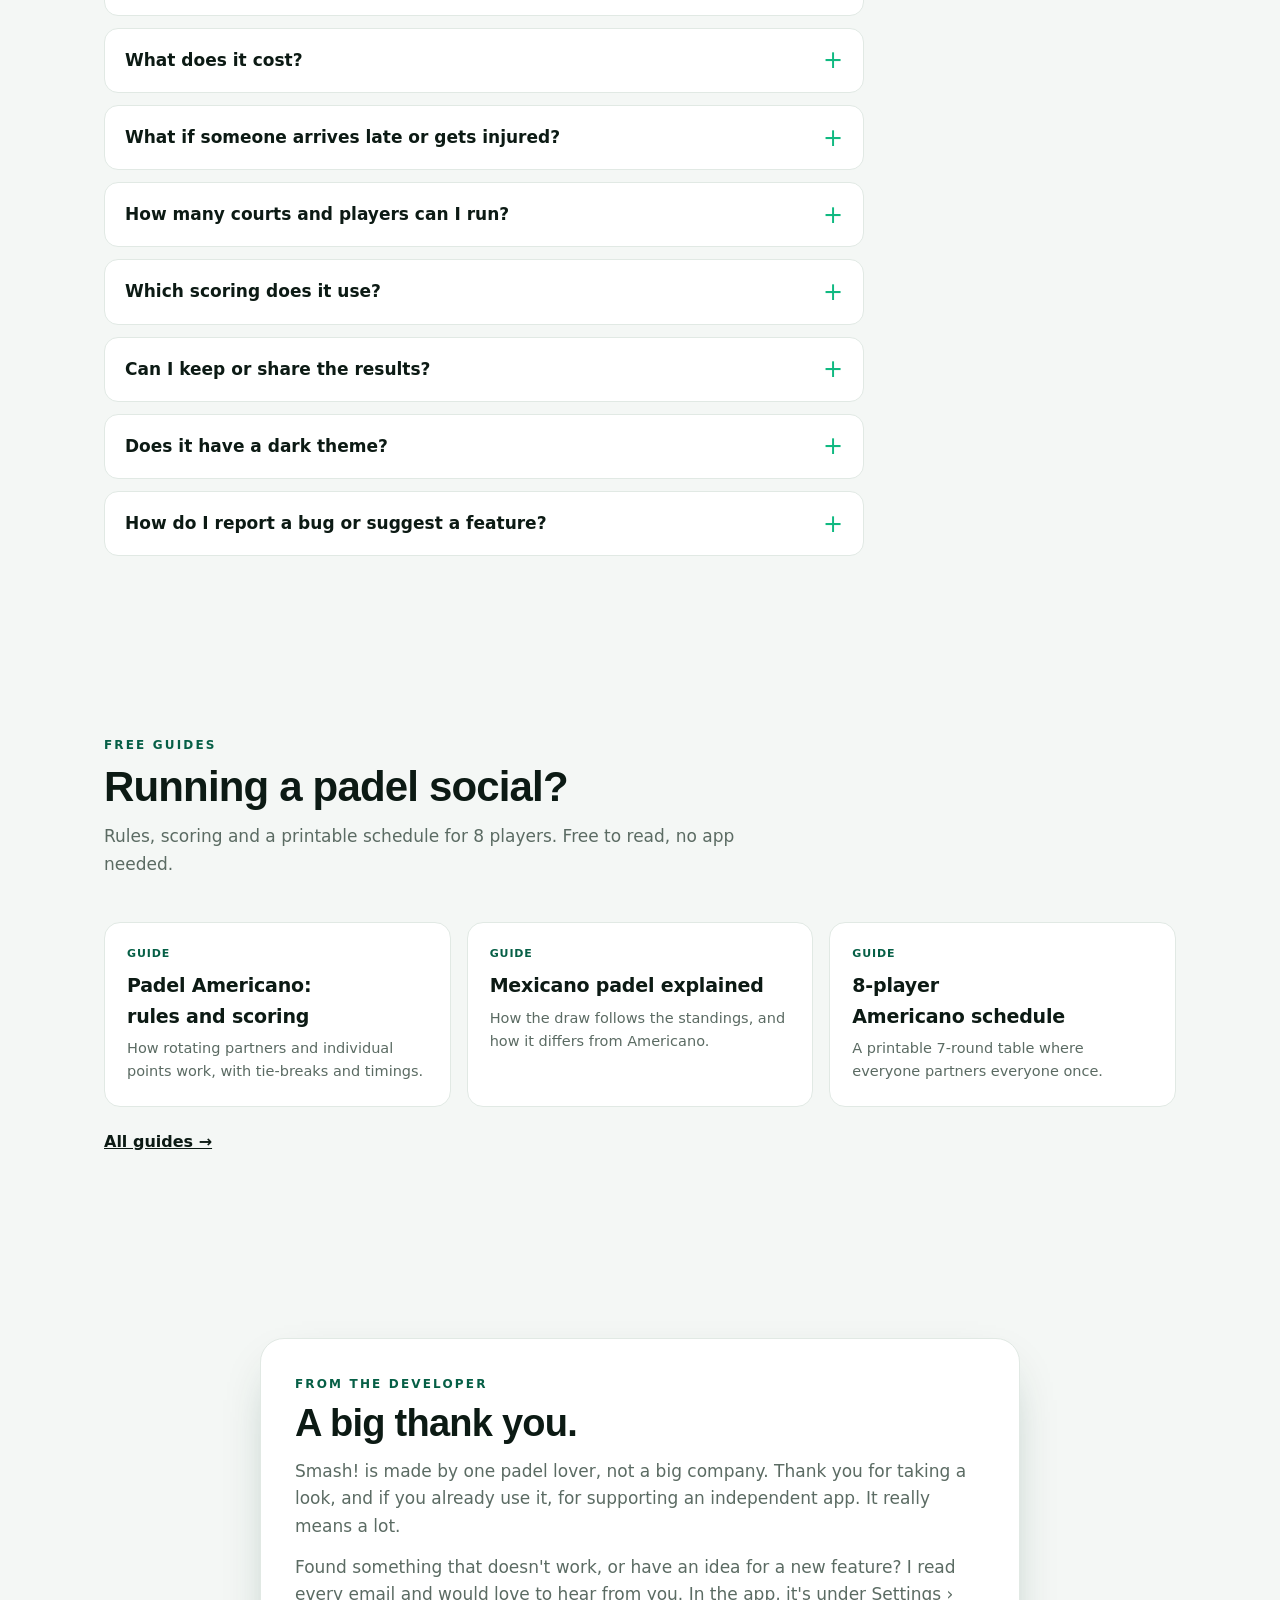
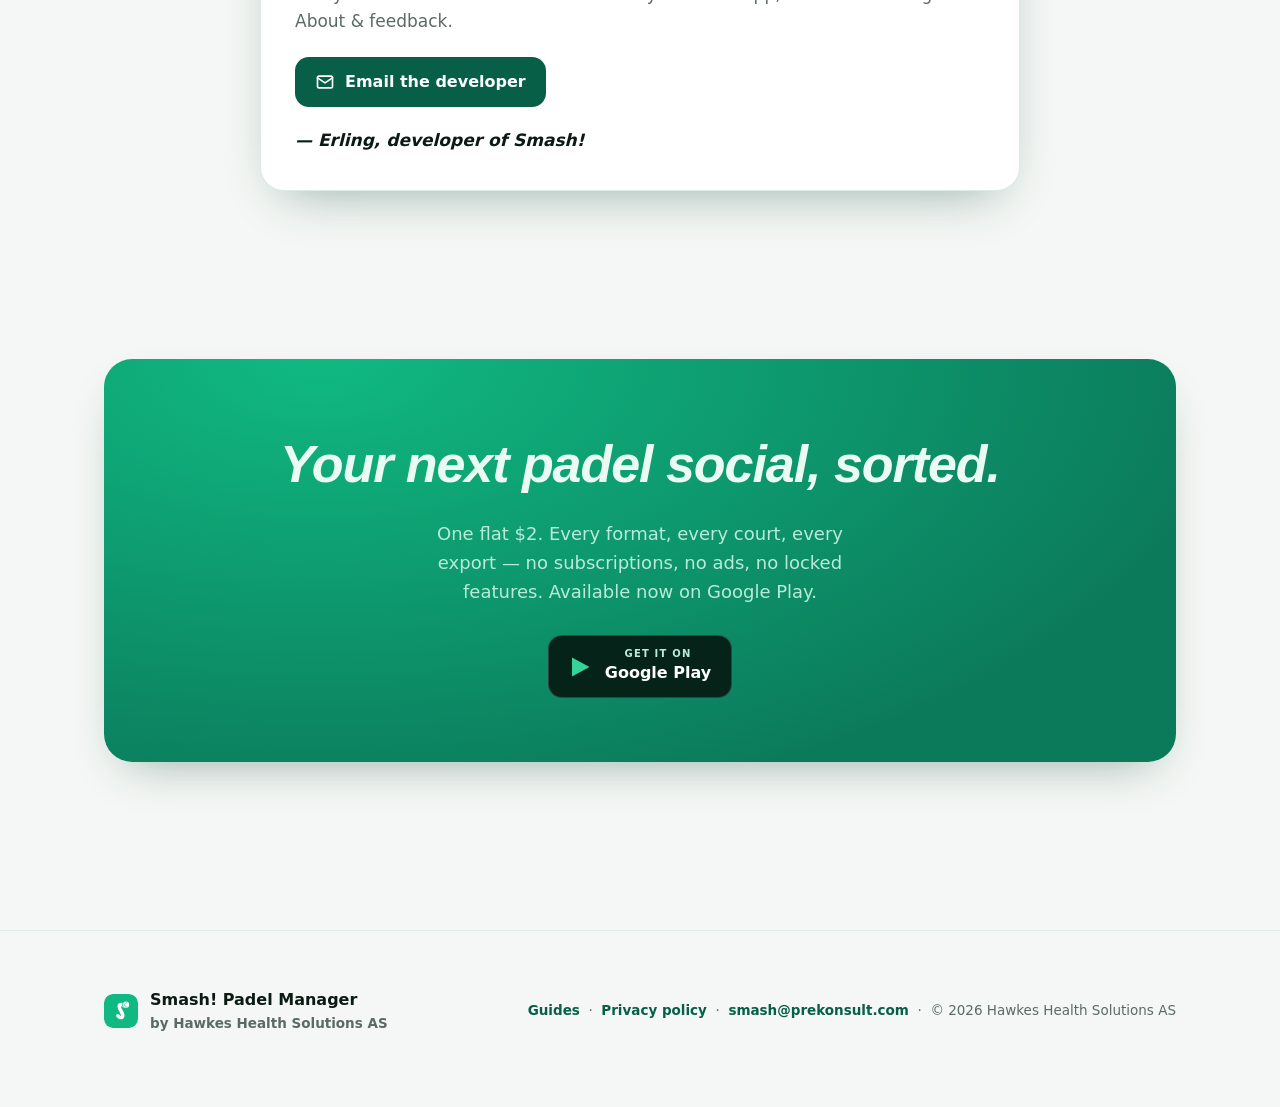
